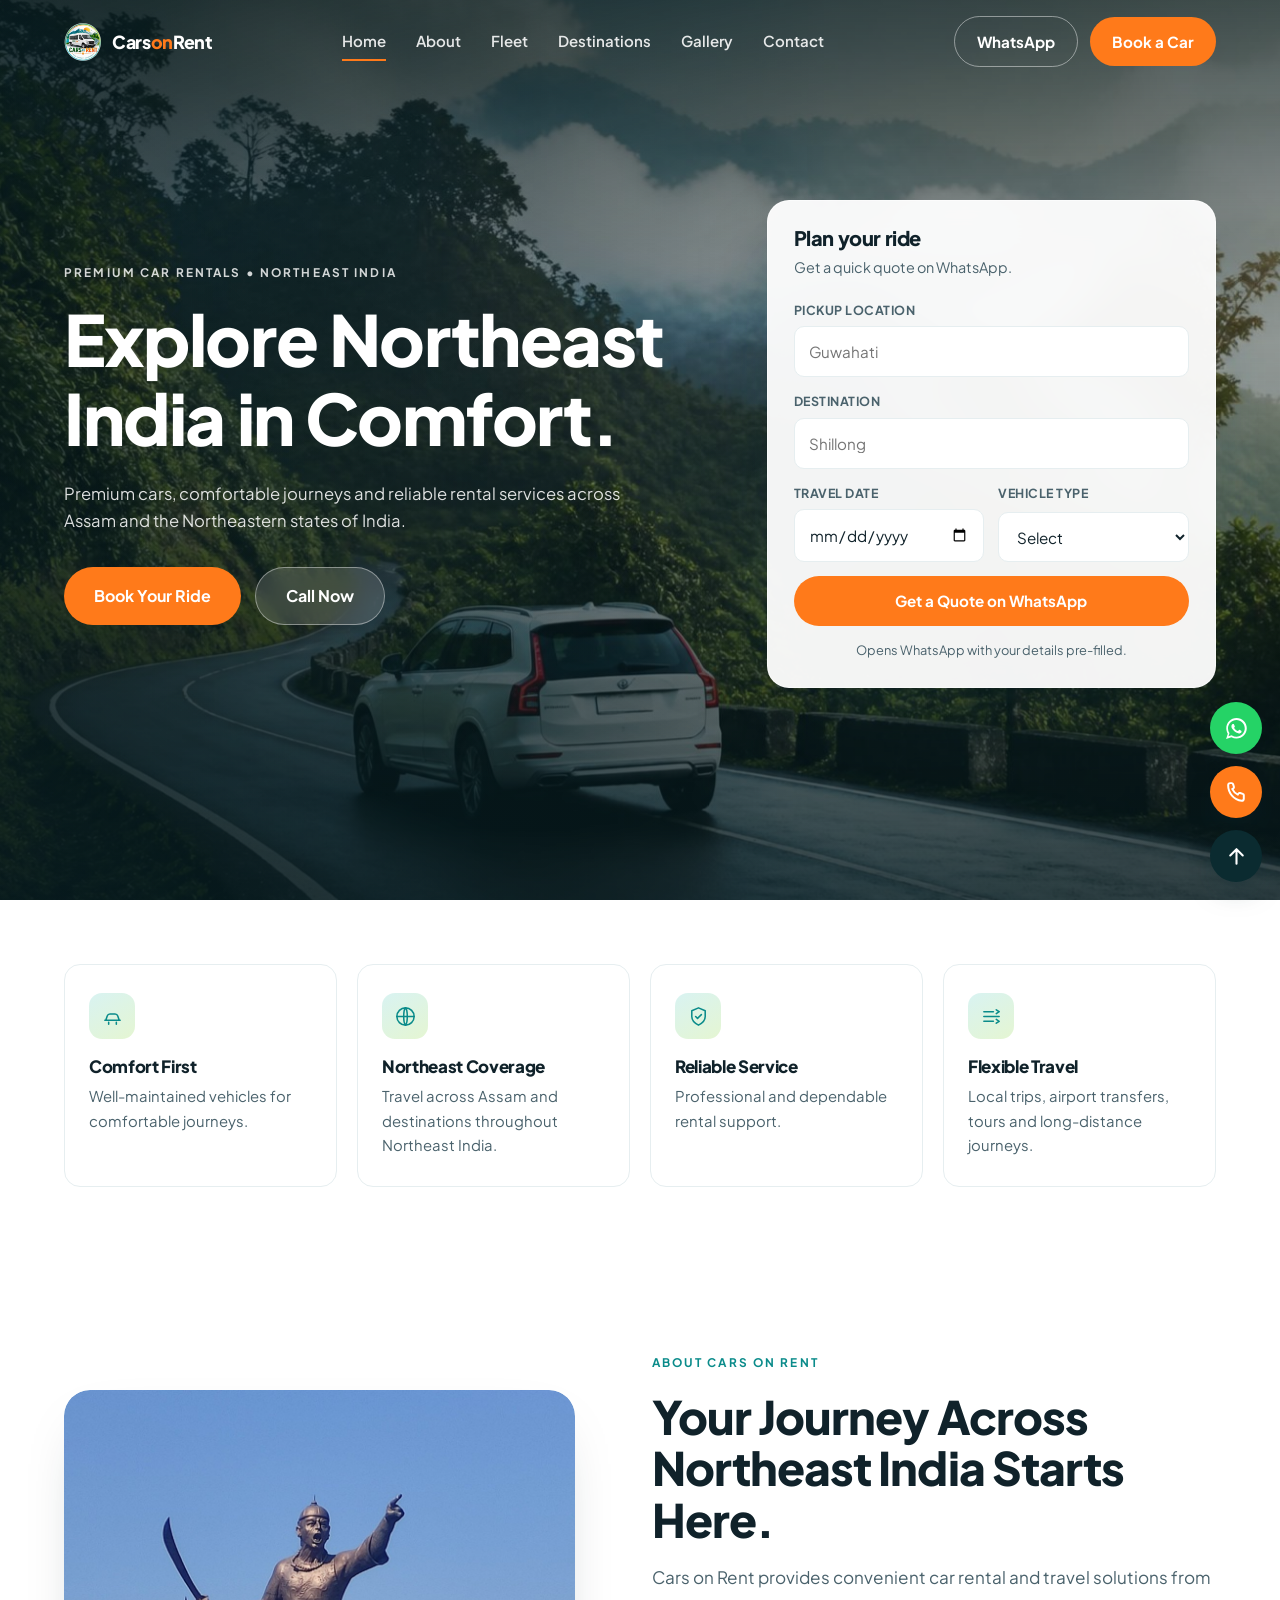
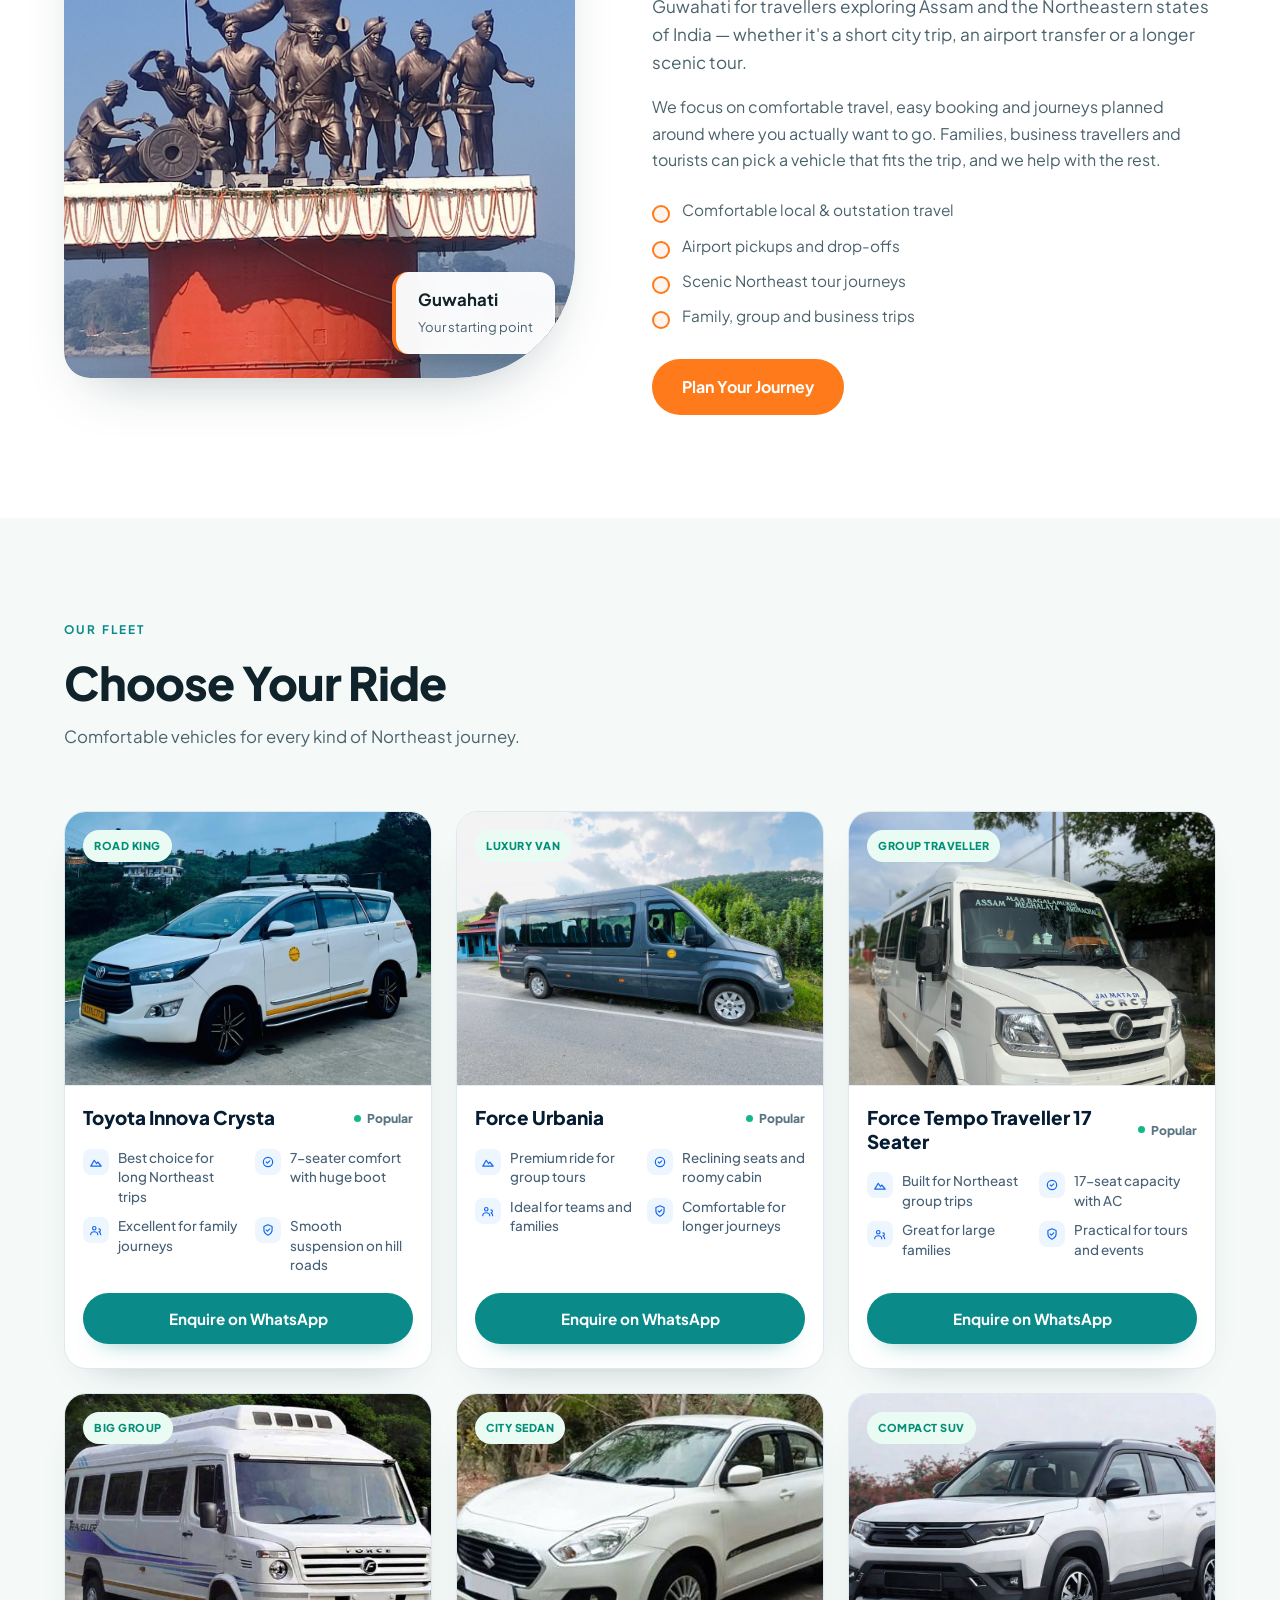
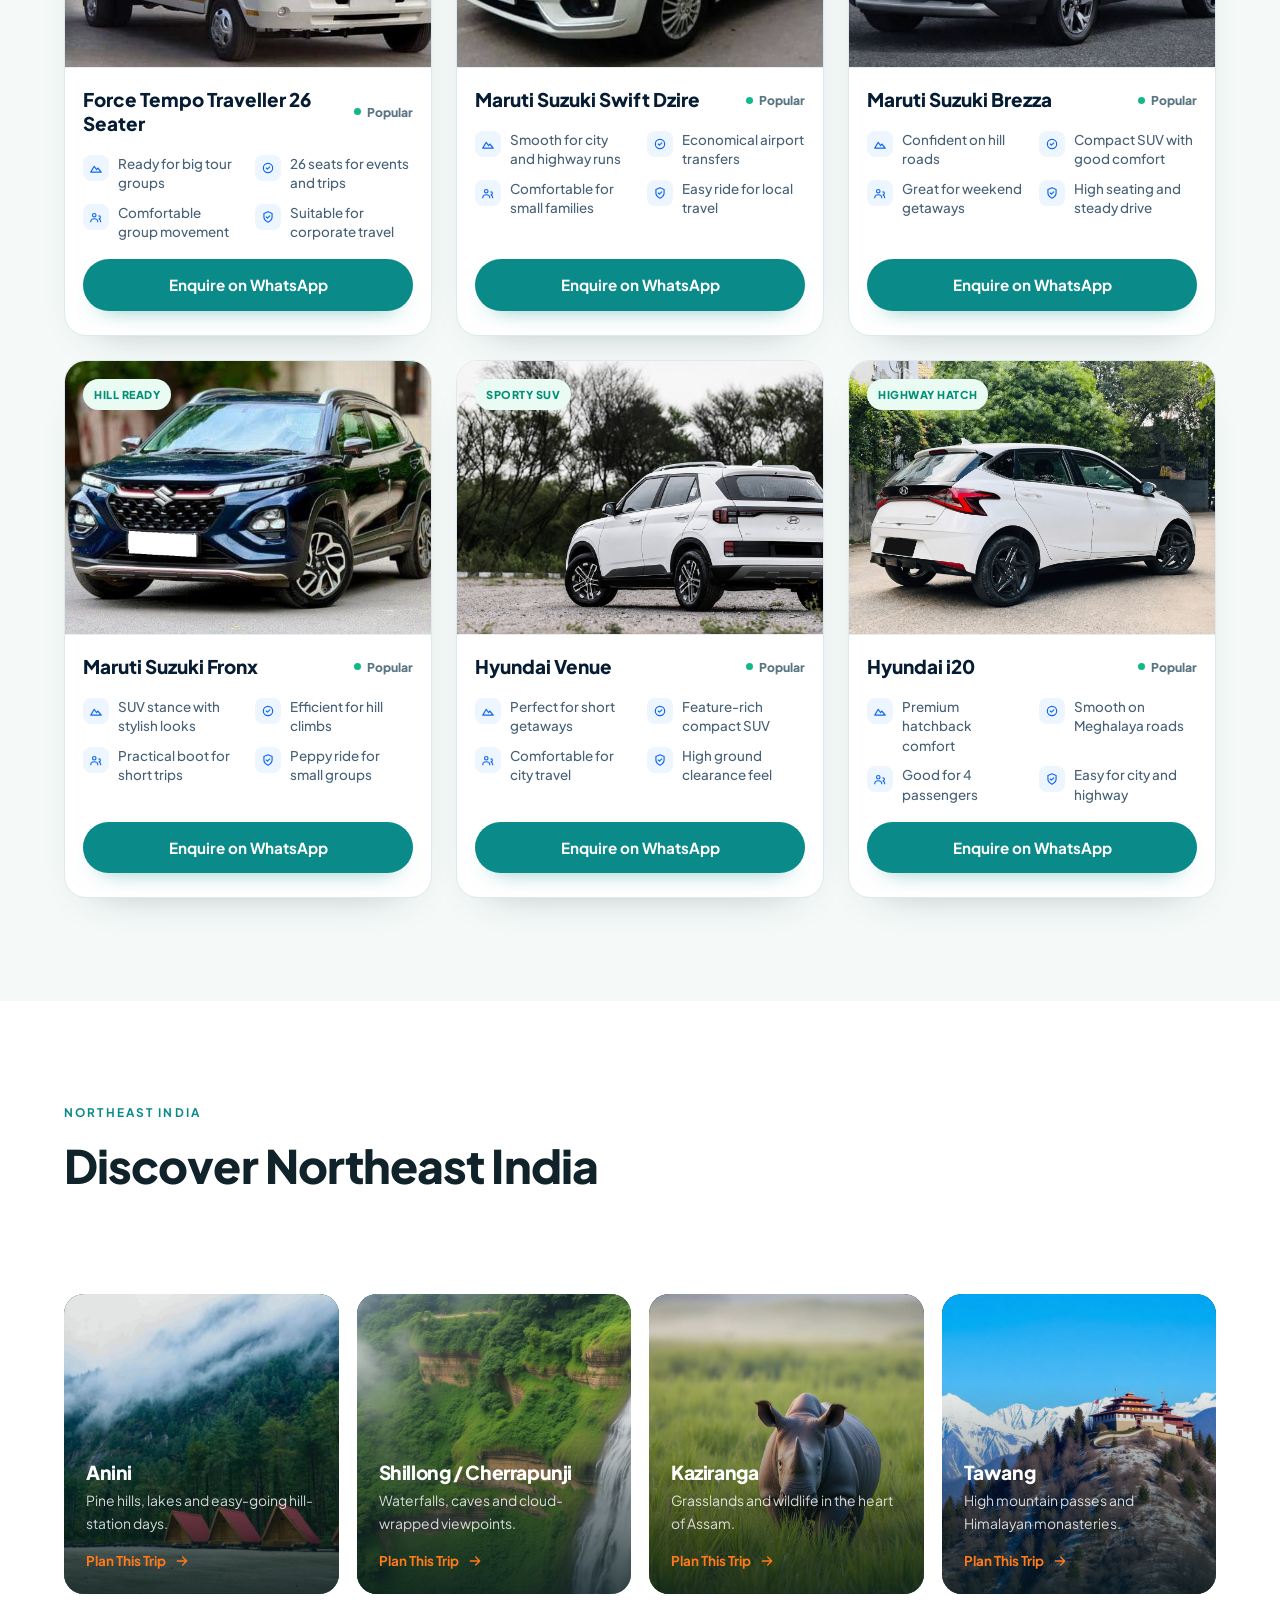
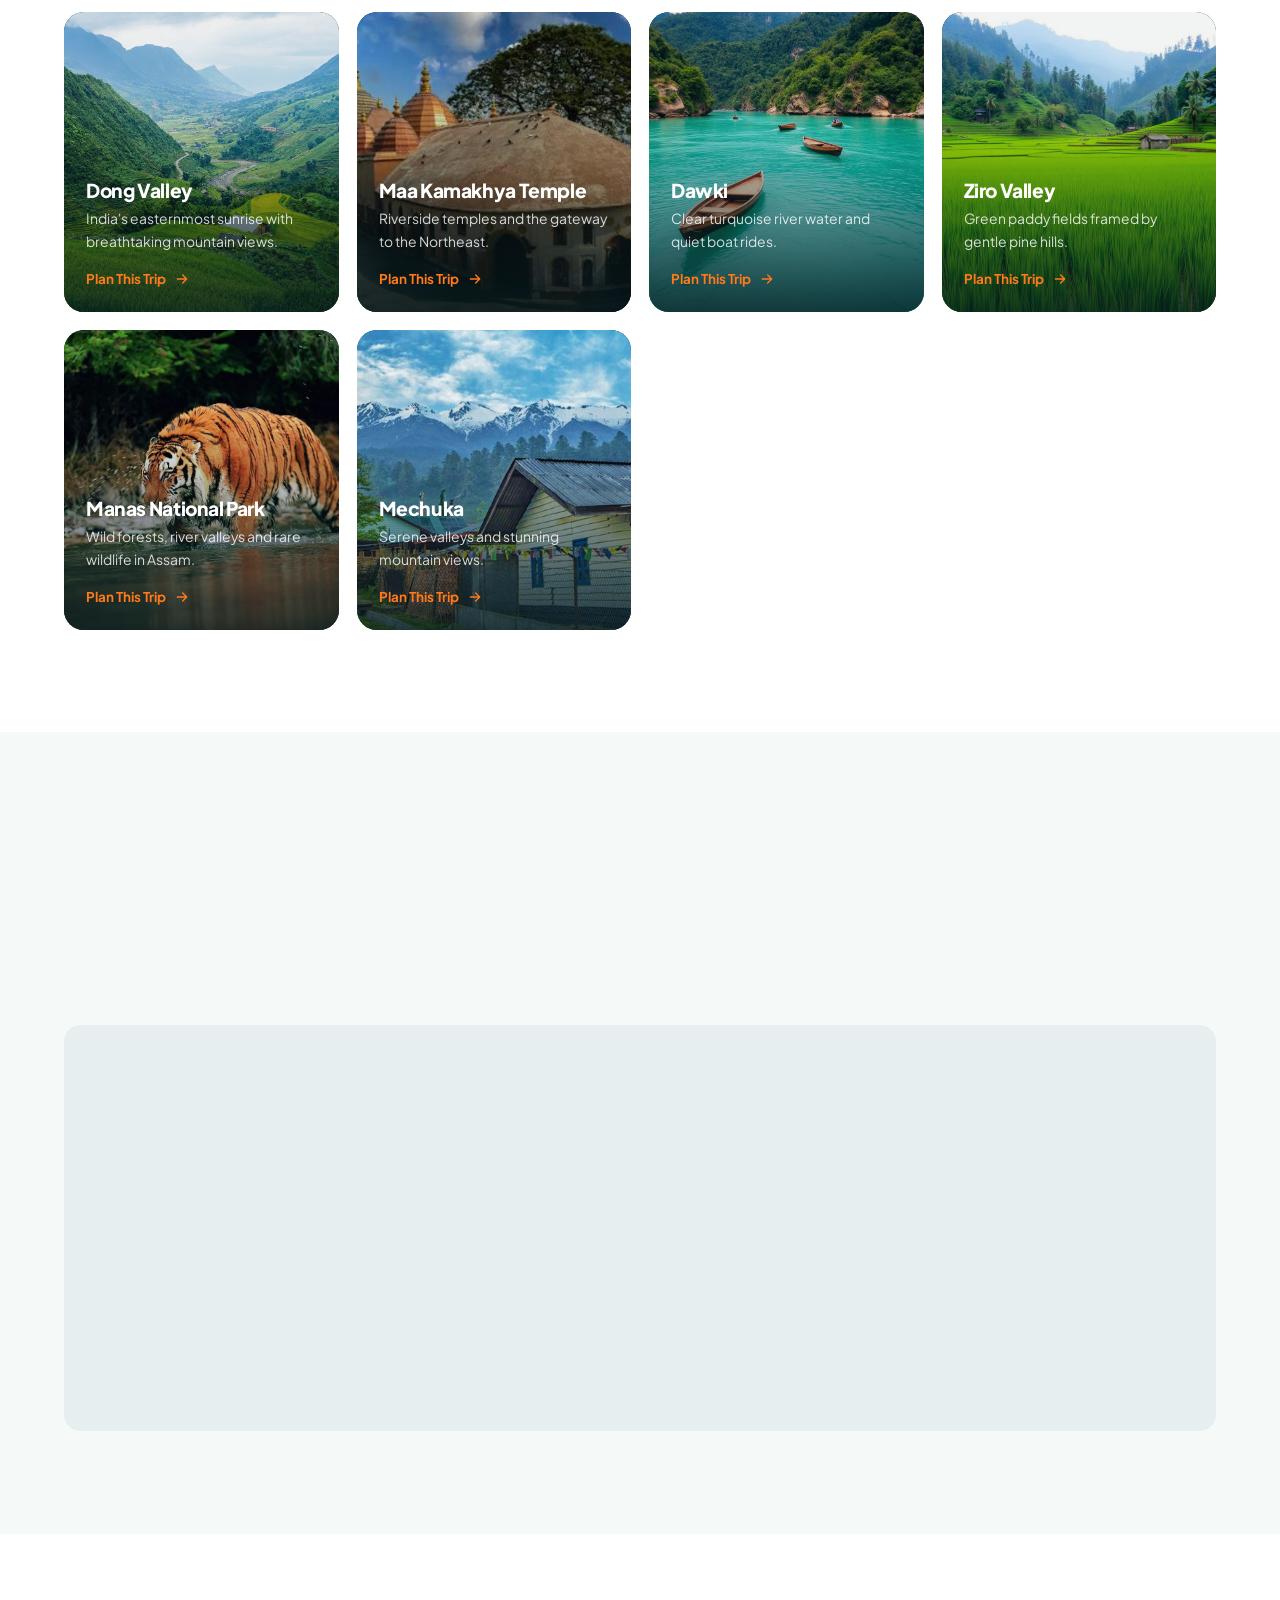
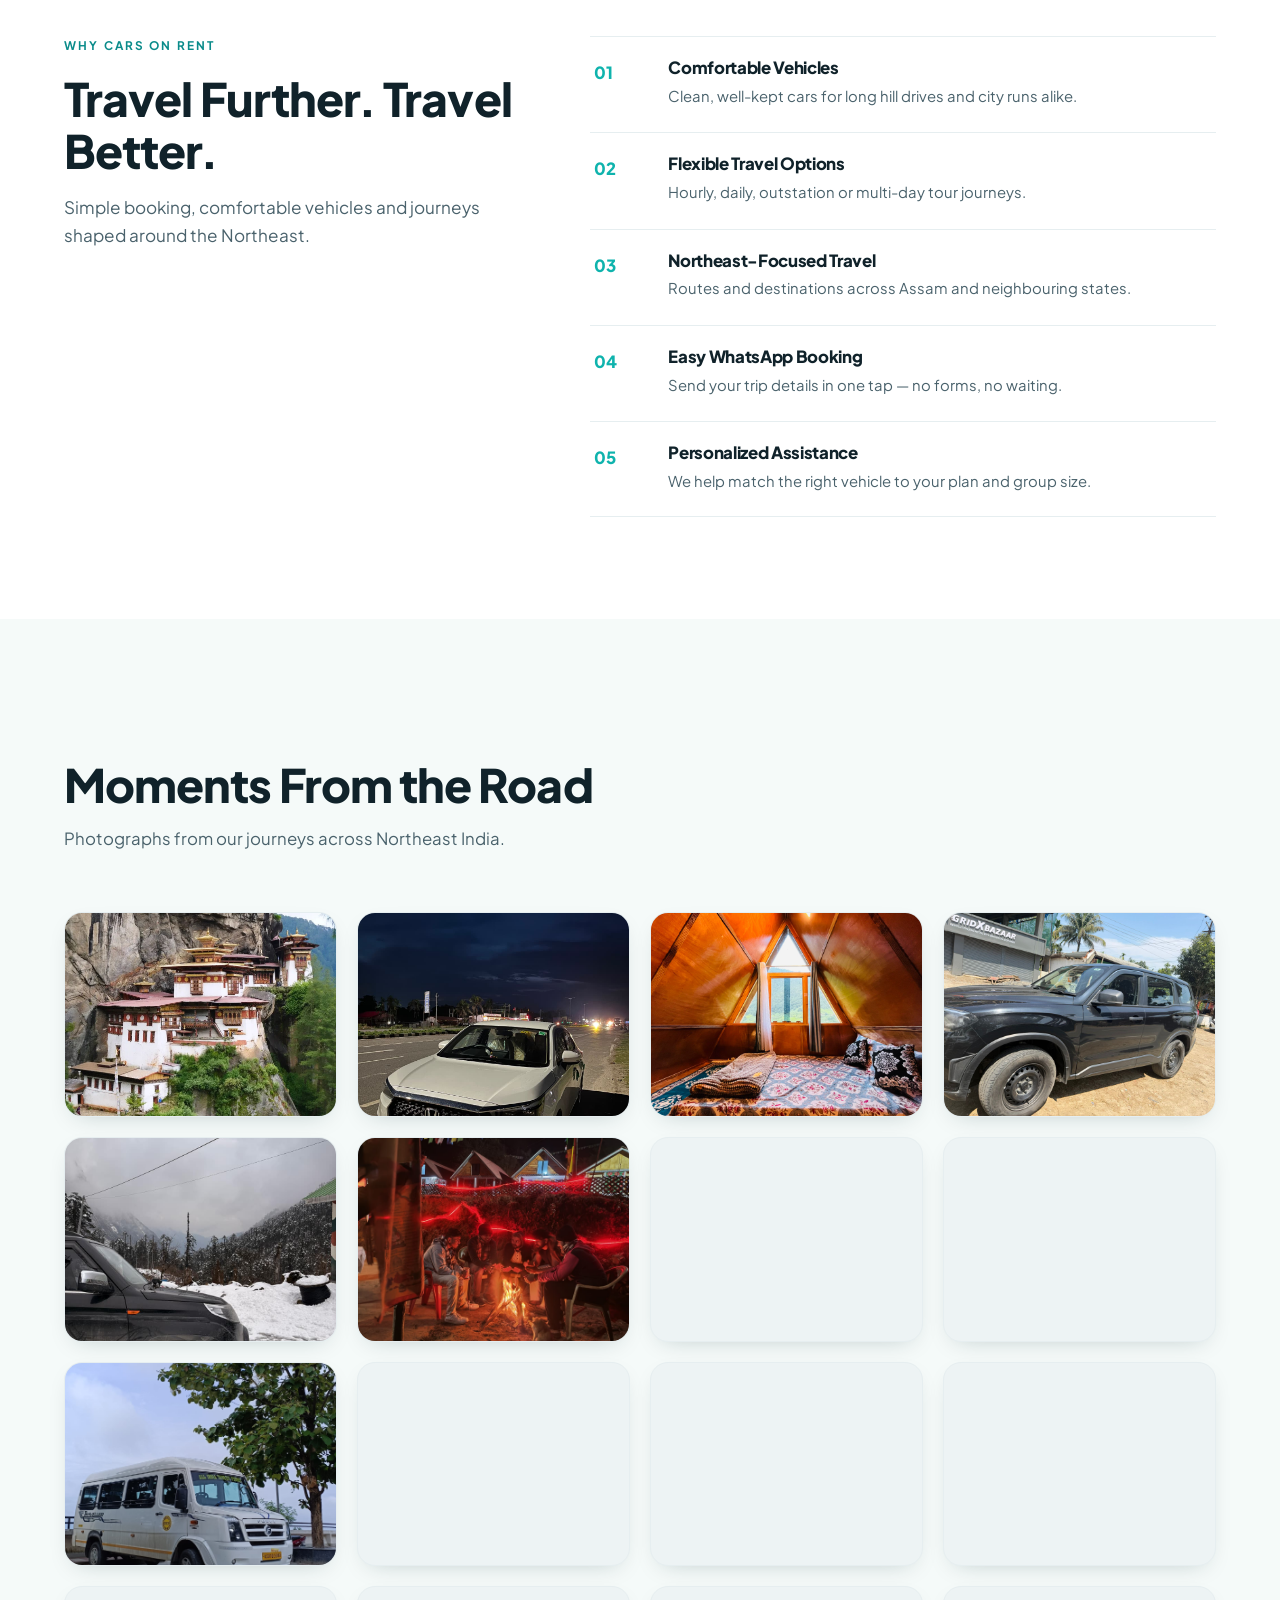
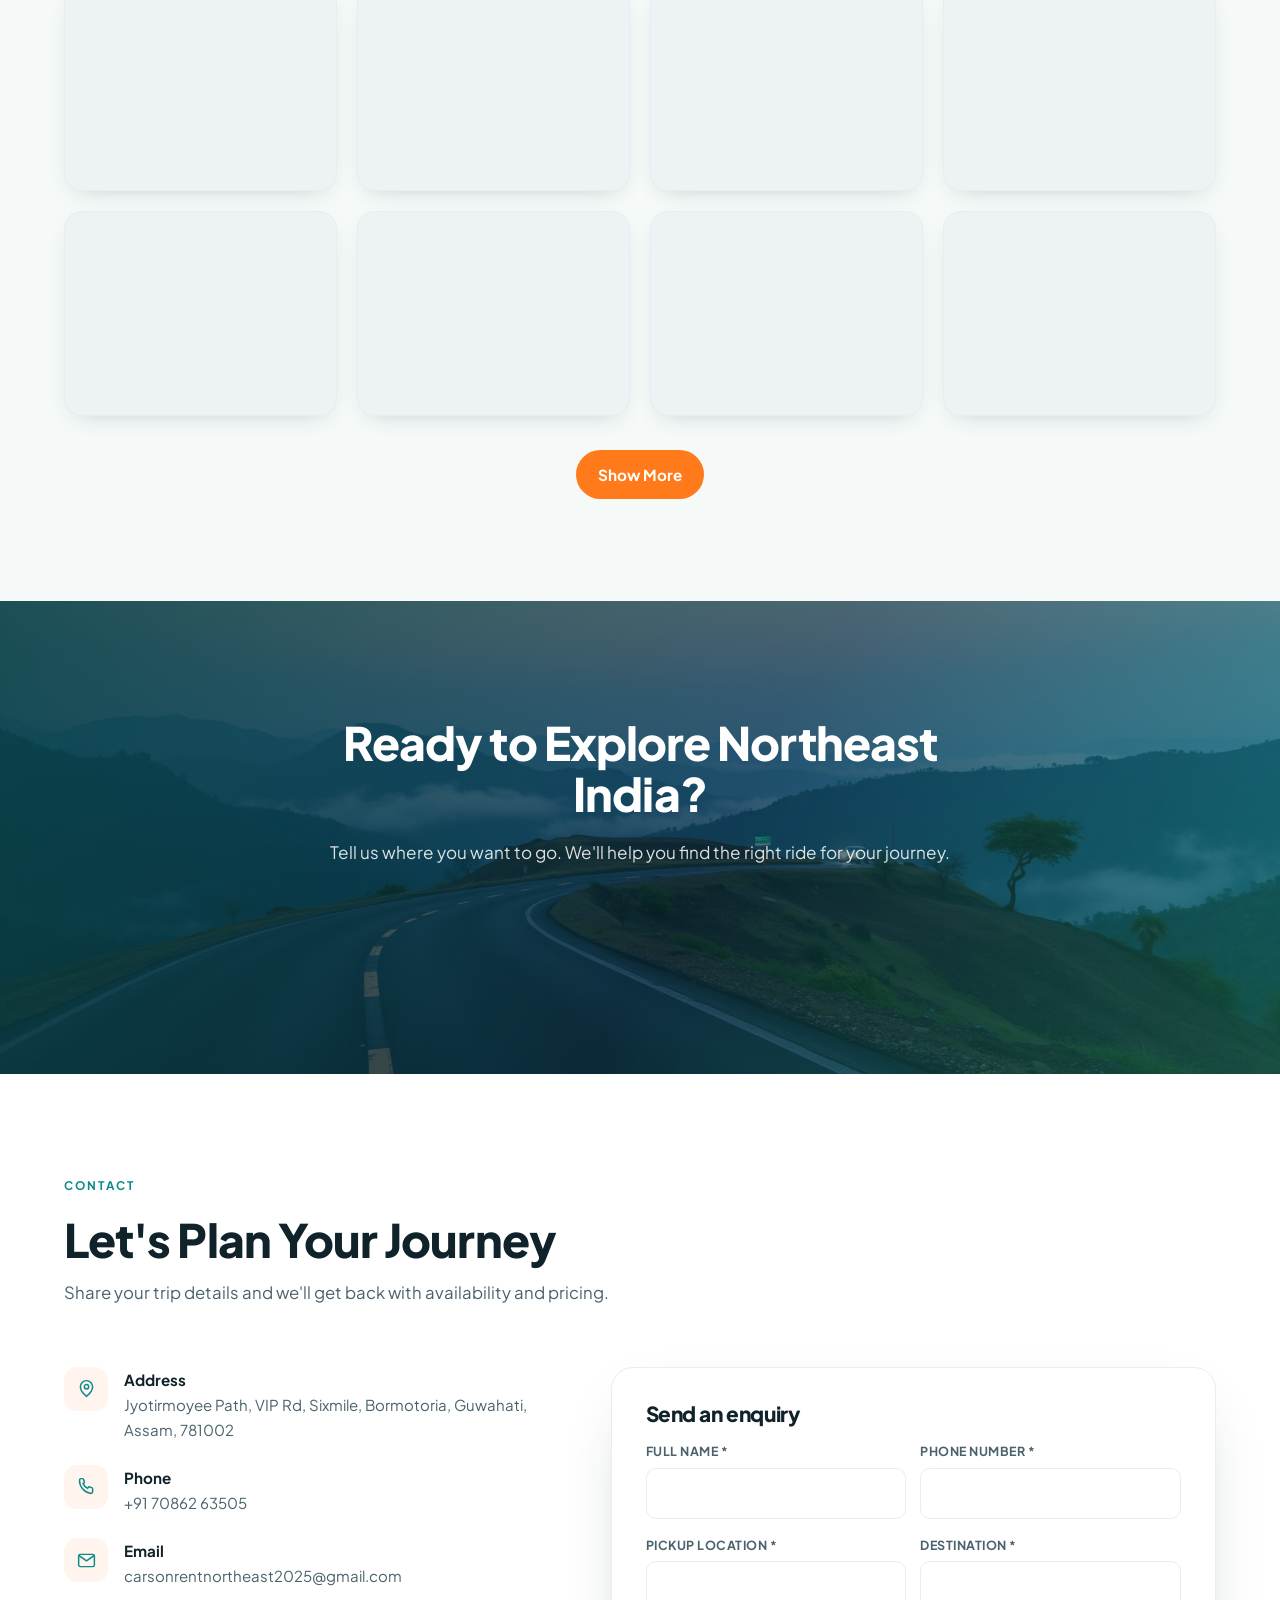
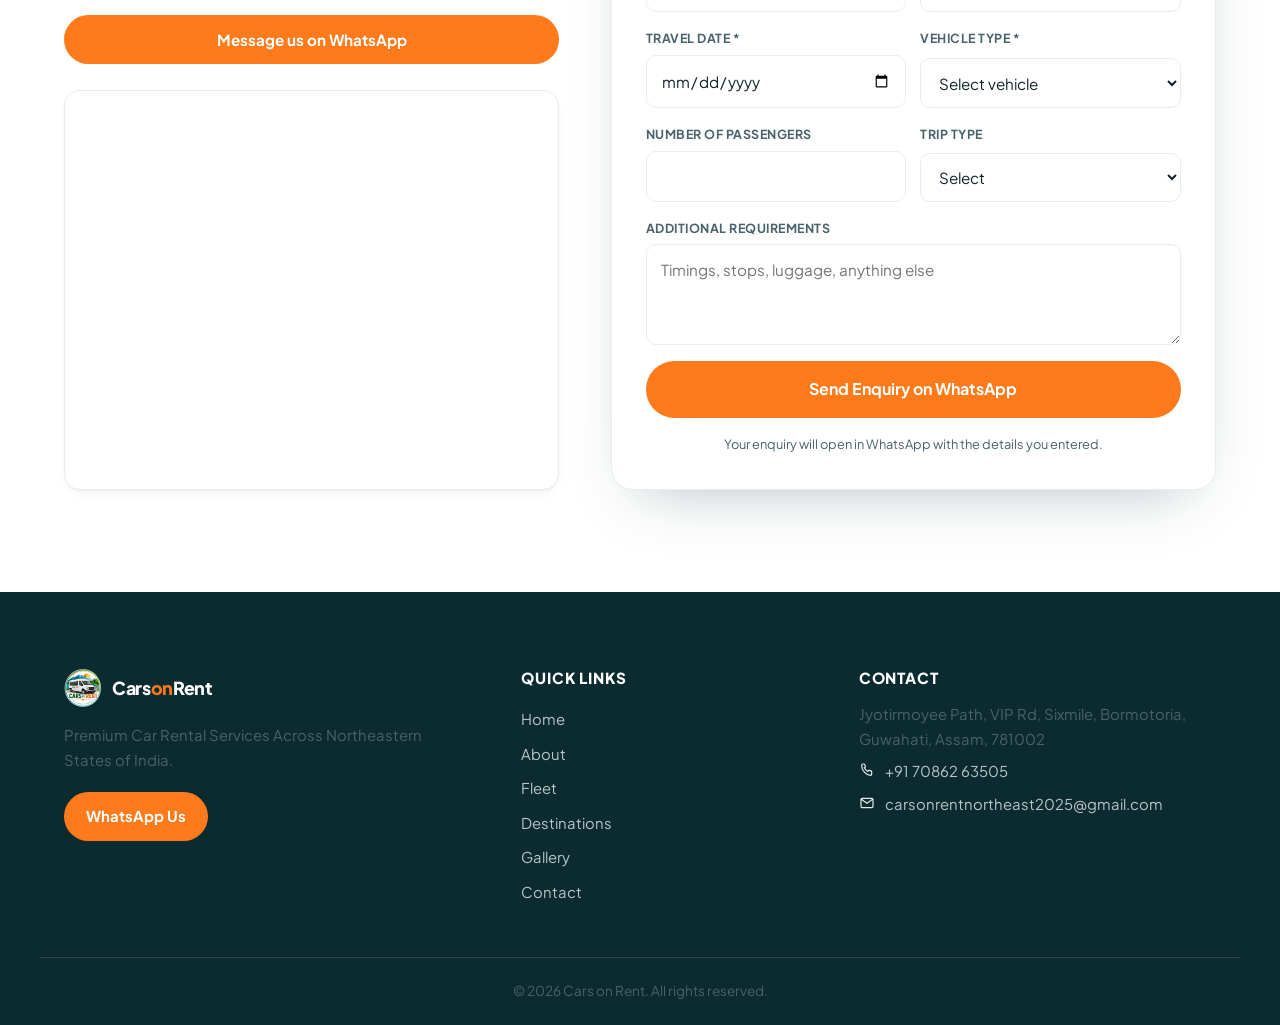
==== index.html @ 6ab0f8f2 "Update index.html for improved SEO and content clarity; modify title, site name, and add keywords" ====
<!DOCTYPE html>
<html lang="en">
<head>
<meta charset="utf-8" />
<meta name="viewport" content="width=device-width, initial-scale=1" />
<title>Cars on Rent | Premium Car Rental Services Guwahati & Northeast India</title>
<meta name="description" content="Cars on Rent offers premium car rental and travel services from Guwahati across Assam and Northeast India. Enquire for comfortable local, outstation and Northeast journeys." />
<meta name="keywords" content="cars on rent, car rental Guwahati, Guwahati to Shillong car, rental cars Assam, Northeast car hire" />
<meta name="theme-color" content="#0b2b30" />
<link rel="canonical" href="https://carsonrentnortheast.com/" />

<!-- Open Graph -->
<meta property="og:type" content="website" />
<meta property="og:site_name" content="Cars on Rent Northeast" />
<meta property="og:title" content="Cars on Rent | Premium Car Rental Services Across Northeast India" />
<meta property="og:description" content="Premium cars, comfortable journeys and reliable rental services across Assam and the Northeastern states of India." />
<meta property="og:image" content="https://carsonrentnortheast.com/images/site/hero.jpg" />
<meta property="og:url" content="https://carsonrentnortheast.com/" />
<meta name="twitter:card" content="summary_large_image" />
<meta name="twitter:title" content="Cars on Rent | Premium Car Rental Services Across Northeast India" />
<meta name="twitter:description" content="Premium cars, comfortable journeys and reliable rental services across Assam and Northeast India." />
<meta name="twitter:image" content="https://carsonrentnortheast.com/images/site/hero.jpg" />

<!-- Favicon Declarations (Optimized for Google Search) -->
<link rel="icon" type="image/png" sizes="48x48" href="images/site/Logo.png" />
<link rel="icon" type="image/png" sizes="192x192" href="images/site/Logo.png" />
<link rel="apple-touch-icon" href="images/site/Logo.png" />

<link rel="preconnect" href="https://fonts.googleapis.com" />
<link rel="preconnect" href="https://fonts.gstatic.com" crossorigin />
<link href="https://fonts.googleapis.com/css2?family=Plus+Jakarta+Sans:wght@400;500;600;700;800&display=swap" rel="stylesheet" />
<link rel="stylesheet" href="css/style.css" />

<!-- Structured Data / JSON-LD -->
<script type="application/ld+json">
{
  "@context": "https://schema.org",
  "@type": "AutoRental",
  "name": "Cars on Rent Northeast",
  "image": "https://carsonrentnortheast.com/images/site/hero.jpg",
  "@id": "https://carsonrentnortheast.com",
  "url": "https://carsonrentnortheast.com",
  "telephone": "+917086263505",
  "email": "carsonrentnortheast2025@gmail.com",
  "address": {
    "@type": "PostalAddress",
    "streetAddress": "Jyotirmoyee Path, VIP Rd, Sixmile, Bormotoria",
    "addressLocality": "Guwahati",
    "addressRegion": "Assam",
    "postalCode": "781002",
    "addressCountry": "IN"
  },
  "geo": {
    "@type": "GeoCoordinates",
    "latitude": 26.1264,
    "longitude": 91.7582
  },
  "areaServed": [
    "Assam",
    "Guwahati",
    "Shillong",
    "Northeast India"
  ],
  "priceRange": "₹₹"
}
</script>
</head>
<body>

<!-- ============ HEADER / NAV ============ -->
<header class="nav" id="nav">
  <div class="container nav__inner">
    <a class="brand" href="#home" aria-label="Cars on Rent home">
      <span class="brand__mark" aria-hidden="true">
        <img src="images/site/Logo.png" alt="" width="38" height="38" />
      </span>
      <span class="brand__text">Cars<span>on</span>Rent</span>
    </a>

    <nav class="nav__links" id="navLinks" aria-label="Main navigation">
      <a href="#home" class="nav__link is-active">Home</a>
      <a href="#about" class="nav__link">About</a>
      <a href="#fleet" class="nav__link">Fleet</a>
      <a href="#destinations" class="nav__link">Destinations</a>
      <a href="#gallery" class="nav__link">Gallery</a>
      <a href="#contact" class="nav__link">Contact</a>
      <div class="nav__mobile-cta">
        <a class="btn btn--ghost-dark" href="tel:+917086263505">Call Now</a>
        <a class="btn btn--primary" href="#contact">Book a Car</a>
      </div>
    </nav>

    <div class="nav__actions">
      <a class="btn btn--ghost js-wa" data-wa-context="navbar" href="#">WhatsApp</a>
      <a class="btn btn--accent" href="#contact">Book a Car</a>
      <button class="burger" id="burger" aria-label="Open menu" aria-expanded="false" aria-controls="navLinks">
        <span></span><span></span><span></span>
      </button>
    </div>
  </div>
</header>

<main>
<!-- ============ HERO ============ -->
<section class="hero" id="home">
  <div class="hero__media">
    <img src="images/site/hero.jpg" alt="Premium SUV on a scenic mountain highway in Northeast India" width="1920" height="1088" id="heroImg" />
  </div>
  <div class="hero__veil"></div>

  <div class="container hero__inner">
    <div class="hero__copy">
      <p class="eyebrow reveal">Premium Car Rentals • Northeast India</p>
      <h1 class="hero__title reveal">Explore Northeast India in Comfort.</h1>
      <p class="hero__sub reveal">Premium cars, comfortable journeys and reliable rental services across Assam and the Northeastern states of India.</p>
      <div class="hero__cta reveal">
        <a class="btn btn--accent btn--lg" href="#contact">Book Your Ride</a>
        <a class="btn btn--glass btn--lg" href="tel:+917086263505">Call Now</a>
      </div>
    </div>

    <!-- Floating quote card -->
    <aside class="quote-card reveal" aria-label="Quick quote request">
      <h3 class="quote-card__title">Plan your ride</h3>
      <p class="quote-card__hint">Get a quick quote on WhatsApp.</p>
      <form class="quote-form" id="quoteForm" novalidate>
        <div class="field">
          <label for="q-pickup">Pickup Location</label>
          <input id="q-pickup" name="pickup" type="text" placeholder="Guwahati" required />
        </div>
        <div class="field">
          <label for="q-destination">Destination</label>
          <input id="q-destination" name="destination" type="text" placeholder="Shillong" required />
        </div>
        <div class="field-row">
          <div class="field">
            <label for="q-date">Travel Date</label>
            <input id="q-date" name="date" type="date" required />
          </div>
          <div class="field">
            <label for="q-vehicle">Vehicle Type</label>
            <select id="q-vehicle" name="vehicle" required>
              <option value="">Select</option>
              <option>Toyota Innova Crysta</option>
              <option>Toyota Innova</option>
              <option>Force Urbania</option>
              <option>Force Tempo Traveller 17 Seater</option>
              <option>Force Tempo Traveller 26 Seater</option>
              <option>Maruti Suzuki Swift Dzire</option>
              <option>Maruti Suzuki Brezza</option>
              <option>Maruti Suzuki Fronx</option>
              <option>Hyundai Venue</option>
              <option>Hyundai i20</option>
            </select>
          </div>
        </div>
        <button class="btn btn--accent btn--full" type="submit">Get a Quote on WhatsApp</button>
        <p class="form-note">Opens WhatsApp with your details pre-filled.</p>
      </form>
    </aside>
  </div>
</section>

<!-- ============ TRUST ============ -->
<section class="section section--tight" aria-label="Service highlights">
  <div class="container">
    <div class="trust-grid">
      <article class="trust reveal">
        <span class="trust__icon" aria-hidden="true"><svg viewBox="0 0 24 24" fill="none" stroke="currentColor" stroke-width="1.6" stroke-linecap="round" stroke-linejoin="round"><path d="M4 16h16M5 16l1.5-4.6A3 3 0 0 1 9.4 9.3h5.2a3 3 0 0 1 2.9 2.1L19 16"/><path d="M8 20v-2M16 20v-2"/></svg></span>
        <h3>Comfort First</h3>
        <p>Well-maintained vehicles for comfortable journeys.</p>
      </article>
      <article class="trust reveal">
        <span class="trust__icon" aria-hidden="true"><svg viewBox="0 0 24 24" fill="none" stroke="currentColor" stroke-width="1.6" stroke-linecap="round" stroke-linejoin="round"><circle cx="12" cy="12" r="9"/><path d="M3 12h18M12 3c2.5 2.6 2.5 15.4 0 18M12 3c-2.5 2.6-2.5 15.4 0 18"/></svg></span>
        <h3>Northeast Coverage</h3>
        <p>Travel across Assam and destinations throughout Northeast India.</p>
      </article>
      <article class="trust reveal">
        <span class="trust__icon" aria-hidden="true"><svg viewBox="0 0 24 24" fill="none" stroke="currentColor" stroke-width="1.6" stroke-linecap="round" stroke-linejoin="round"><path d="M12 3l7 3v6c0 4-3 7-7 9-4-2-7-5-7-9V6l7-3Z"/><path d="M9 12l2 2 4-4"/></svg></span>
        <h3>Reliable Service</h3>
        <p>Professional and dependable rental support.</p>
      </article>
      <article class="trust reveal">
        <span class="trust__icon" aria-hidden="true"><svg viewBox="0 0 24 24" fill="none" stroke="currentColor" stroke-width="1.6" stroke-linecap="round" stroke-linejoin="round"><path d="M4 7h10M4 12h16M4 17h10"/><path d="M17 5l3 2-3 2M17 15l3 2-3 2"/></svg></span>
        <h3>Flexible Travel</h3>
        <p>Local trips, airport transfers, tours and long-distance journeys.</p>
      </article>
    </div>
  </div>
</section>

<!-- ============ ABOUT ============ -->
<section class="section" id="about">
  <div class="container about">
    <div class="about__media reveal">
      <img src="images/site/about.jpg" alt="Sedan parked beside green tea gardens in Assam" width="1200" height="1408" loading="lazy" />
      <div class="about__chip">
        <strong>Guwahati</strong>
        <span>Your starting point</span>
      </div>
    </div>
    <div class="about__body">
      <p class="eyebrow eyebrow--dark reveal">About Cars on Rent</p>
      <h2 class="h2 reveal">Your Journey Across Northeast India Starts Here.</h2>
      <p class="lead reveal">Cars on Rent provides convenient car rental and travel solutions from Guwahati for travellers exploring Assam and the Northeastern states of India — whether it's a short city trip, an airport transfer or a longer scenic tour.</p>
      <p class="reveal">We focus on comfortable travel, easy booking and journeys planned around where you actually want to go. Families, business travellers and tourists can pick a vehicle that fits the trip, and we help with the rest.</p>
      <ul class="about__list reveal">
        <li>Comfortable local &amp; outstation travel</li>
        <li>Airport pickups and drop-offs</li>
        <li>Scenic Northeast tour journeys</li>
        <li>Family, group and business trips</li>
      </ul>
      <a class="btn btn--primary btn--lg reveal js-wa" data-wa-context="about" href="#">Plan Your Journey</a>
    </div>
  </div>
</section>

<!-- ============ FLEET ============ -->
<section class="section section--soft" id="fleet">
  <div class="container">
    <header class="section-head">
      <p class="eyebrow eyebrow--dark reveal">Our Fleet</p>
      <h2 class="h2 reveal">Choose Your Ride</h2>
      <p class="section-head__sub reveal">Comfortable vehicles for every kind of Northeast journey.</p>
    </header>
    <div class="fleet-grid" id="fleetGrid"><!-- rendered by js/script.js --></div>
  </div>
</section>

<!-- ============ DESTINATIONS ============ -->
<section class="section" id="destinations">
  <div class="container">
    <header class="section-head">
      <p class="eyebrow eyebrow--dark reveal">Northeast India</p>
      <h2 class="h2 reveal">Discover Northeast India</h2>
      <p class="section-head__sub reveal">From misty hills to lush valleys, make every journey memorable.</p>
    </header>
    <div class="dest-grid" id="destGrid"><!-- rendered by js/script.js --></div>
  </div>
</section>

<!-- ============ SERVICES ============ -->
<section class="section section--soft" id="services">
  <div class="container">
    <header class="section-head">
      <p class="eyebrow eyebrow--dark reveal">Services</p>
      <h2 class="h2 reveal">Travel, Handled Simply</h2>
      <p class="section-head__sub reveal">Rental and travel options for city, outstation and tour journeys.</p>
    </header>
    <div class="services-grid" id="servicesGrid"><!-- rendered by js/script.js --></div>
  </div>
</section>

<!-- ============ WHY CHOOSE US ============ -->
<section class="section why" id="why">
  <div class="container why__inner">
    <div class="why__head">
      <p class="eyebrow eyebrow--dark reveal">Why Cars on Rent</p>
      <h2 class="h2 reveal">Travel Further. Travel Better.</h2>
      <p class="lead reveal">Simple booking, comfortable vehicles and journeys shaped around the Northeast.</p>
    </div>
    <ul class="why__list">
      <li class="reveal"><span>01</span><h3>Comfortable Vehicles</h3><p>Clean, well-kept cars for long hill drives and city runs alike.</p></li>
      <li class="reveal"><span>02</span><h3>Flexible Travel Options</h3><p>Hourly, daily, outstation or multi-day tour journeys.</p></li>
      <li class="reveal"><span>03</span><h3>Northeast-Focused Travel</h3><p>Routes and destinations across Assam and neighbouring states.</p></li>
      <li class="reveal"><span>04</span><h3>Easy WhatsApp Booking</h3><p>Send your trip details in one tap — no forms, no waiting.</p></li>
      <li class="reveal"><span>05</span><h3>Personalized Assistance</h3><p>We help match the right vehicle to your plan and group size.</p></li>
    </ul>
  </div>
</section>

<!-- ============ GALLERY ============ -->
<section class="section section--soft" id="gallery">
  <div class="container">
    <header class="section-head">
      <p class="eyebrow eyebrow--dark reveal">Gallery</p>
      <h2 class="h2 reveal">Moments From the Road</h2>
      <p class="section-head__sub reveal">Photographs from our journeys across Northeast India.</p>
    </header>

    <div class="gallery-grid" id="galleryGrid"></div>
    <div class="gallery-empty" id="galleryEmpty" hidden>
      <div class="gallery-empty__icon" aria-hidden="true">
        <svg viewBox="0 0 24 24" fill="none" stroke="currentColor" stroke-width="1.6" stroke-linecap="round" stroke-linejoin="round">
          <rect x="3" y="3" width="18" height="18" rx="3" ry="3"/>
          <circle cx="8.5" cy="8.5" r="1.5"/>
          <polyline points="21 15 16 10 5 21"/>
        </svg>
      </div>
      <h3>No Photos Uploaded</h3>
      <p>Uploaded images will be shown here.</p>
    </div>
  </div>
</section>

<!-- ============ CTA ============ -->
<section class="cta" id="cta">
  <img class="cta__bg" src="images/site/cta.jpg" alt="Mountain highway at dusk in Northeast India" width="1920" height="900" loading="lazy" />
  <div class="cta__veil"></div>
  <div class="container cta__inner">
    <h2 class="h2 h2--light reveal">Ready to Explore Northeast India?</h2>
    <p class="reveal">Tell us where you want to go. We'll help you find the right ride for your journey.</p>
    <div class="cta__buttons reveal">
      <a class="btn btn--accent btn--lg js-wa" data-wa-context="cta" href="#">WhatsApp for a Quote</a>
      <a class="btn btn--glass btn--lg" href="tel:+917086263505">Call +91 70862 63505</a>
    </div>
  </div>
</section>

<!-- ============ CONTACT ============ -->
<section class="section" id="contact">
  <div class="container">
    <header class="section-head">
      <p class="eyebrow eyebrow--dark reveal">Contact</p>
      <h2 class="h2 reveal">Let's Plan Your Journey</h2>
      <p class="section-head__sub reveal">Share your trip details and we'll get back with availability and pricing.</p>
    </header>

    <div class="contact">
      <div class="contact__info reveal">
        <ul class="contact__list">
          <li>
            <span class="contact__ico" aria-hidden="true"><svg viewBox="0 0 24 24" fill="none" stroke="currentColor" stroke-width="1.7" stroke-linecap="round" stroke-linejoin="round"><path d="M12 21s7-5.6 7-11a7 7 0 1 0-14 0c0 5.4 7 11 7 11Z"/><circle cx="12" cy="10" r="2.5"/></svg></span>
            <div><strong>Address</strong><p>Jyotirmoyee Path, VIP Rd, Sixmile, Bormotoria, Guwahati, Assam, 781002</p></div>
          </li>
          <li>
            <span class="contact__ico" aria-hidden="true"><svg viewBox="0 0 24 24" fill="none" stroke="currentColor" stroke-width="1.7" stroke-linecap="round"><path d="M4 5c0-1 1-2 2-2h1.5c.6 0 1 .4 1.2 1l.8 2.5c.2.6 0 1.2-.5 1.5l-1 .7a11 11 0 0 0 5.3 5.3l.7-1c.3-.5.9-.7 1.5-.5l2.5.8c.6.2 1 .6 1 1.2V18c0 1.1-.9 2-2 2A15 15 0 0 1 4 5Z"/></svg></span>
            <div><strong>Phone</strong><p><a href="tel:+917086263505">+91 70862 63505</a></p></div>
          </li>
          <li>
            <span class="contact__ico" aria-hidden="true"><svg viewBox="0 0 24 24" fill="none" stroke="currentColor" stroke-width="1.7" stroke-linecap="round" stroke-linejoin="round"><rect x="3" y="5" width="18" height="14" rx="2"/><path d="m3.5 6.5 8.5 6 8.5-6"/></svg></span>
            <div><strong>Email</strong><p><a href="mailto:carsonrentnortheast2025@gmail.com">carsonrentnortheast2025@gmail.com</a></p></div>
          </li>
        </ul>
        <a class="btn btn--primary btn--full js-wa" data-wa-context="contact-info" href="#">Message us on WhatsApp</a>

        <div class="map">
          <iframe
            title="Cars on Rent location map, Sixmile, Guwahati"
            src="https://www.google.com/maps?q=Jyotirmoyee%20Path%2C%20VIP%20Rd%2C%20Sixmile%2C%20Bormotoria%2C%20Guwahati%2C%20Assam%20781002&output=embed"
            loading="lazy" referrerpolicy="no-referrer-when-downgrade" allowfullscreen></iframe>
        </div>
      </div>

      <!-- Enquiry form → WhatsApp only -->
      <form class="enquiry reveal" id="enquiryForm" novalidate>
        <h3 class="enquiry__title">Send an enquiry</h3>
        <div class="field-row">
          <div class="field">
            <label for="e-name">Full Name *</label>
            <input id="e-name" name="name" type="text" autocomplete="name" required />
          </div>
          <div class="field">
            <label for="e-phone">Phone Number *</label>
            <input id="e-phone" name="phone" type="tel" inputmode="tel" autocomplete="tel" required />
          </div>
        </div>
        <div class="field-row">
          <div class="field">
            <label for="e-pickup">Pickup Location *</label>
            <input id="e-pickup" name="pickup" type="text" required />
          </div>
          <div class="field">
            <label for="e-destination">Destination *</label>
            <input id="e-destination" name="destination" type="text" required />
          </div>
        </div>
        <div class="field-row">
          <div class="field">
            <label for="e-date">Travel Date *</label>
            <input id="e-date" name="date" type="date" required />
          </div>
          <div class="field">
            <label for="e-vehicle">Vehicle Type *</label>
            <select id="e-vehicle" name="vehicle" required>
              <option value="">Select vehicle</option>
              <option>Toyota Innova Crysta</option>
              <option>Toyota Innova</option>
              <option>Force Urbania</option>
              <option>Force Tempo Traveller 17 Seater</option>
              <option>Force Tempo Traveller 26 Seater</option>
              <option>Maruti Suzuki Swift Dzire</option>
              <option>Maruti Suzuki Brezza</option>
              <option>Maruti Suzuki Fronx</option>
              <option>Hyundai Venue</option>
              <option>Hyundai i20</option>
            </select>
          </div>
        </div>
        <div class="field-row">
          <div class="field">
            <label for="e-passengers">Number of Passengers</label>
            <input id="e-passengers" name="passengers" type="number" min="1" max="30" />
          </div>
          <div class="field">
            <label for="e-days">Trip Type</label>
            <select id="e-days" name="triptype">
              <option value="">Select</option>
              <option>Local (within city)</option>
              <option>Airport transfer</option>
              <option>Outstation</option>
              <option>Multi-day tour</option>
            </select>
          </div>
        </div>
        <div class="field">
          <label for="e-message">Additional Requirements</label>
          <textarea id="e-message" name="message" rows="3" placeholder="Timings, stops, luggage, anything else"></textarea>
        </div>
        <button class="btn btn--accent btn--full btn--lg" type="submit">Send Enquiry on WhatsApp</button>
        <p class="form-note">Your enquiry will open in WhatsApp with the details you entered.</p>
      </form>
    </div>
  </div>
</section>
</main>

<!-- ============ FOOTER ============ -->
<footer class="footer">
  <div class="container footer__inner">
    <div class="footer__brand">
      <span class="brand brand--footer">
        <span class="brand__mark" aria-hidden="true">
          <img src="images/site/Logo.png" alt="" width="38" height="38" loading="lazy" />
        </span>
        <span class="brand__text">Cars<span>on</span>Rent</span>
      </span>
      <p>Premium Car Rental Services Across Northeastern States of India.</p>
      <a class="btn btn--accent js-wa" data-wa-context="footer" href="#">WhatsApp Us</a>
    </div>
    <nav class="footer__col" aria-label="Quick links">
      <h3>Quick Links</h3>
      <a href="#home">Home</a>
      <a href="#about">About</a>
      <a href="#fleet">Fleet</a>
      <a href="#destinations">Destinations</a>
      <a href="#gallery">Gallery</a>
      <a href="#contact">Contact</a>
    </nav>
    <div class="footer__col">
      <h3>Contact</h3>
      <p>Jyotirmoyee Path, VIP Rd, Sixmile, Bormotoria, Guwahati, Assam, 781002</p>
      <p class="footer__contact-line">
        <svg viewBox="0 0 24 24" fill="none" stroke="currentColor" stroke-width="1.8" stroke-linecap="round" aria-hidden="true"><path d="M4 5c0-1 1-2 2-2h1.5c.6 0 1 .4 1.2 1l.8 2.5c.2.6 0 1.2-.5 1.5l-1 .7a11 11 0 0 0 5.3 5.3l.7-1c.3-.5.9-.7 1.5-.5l2.5.8c.6.2 1 .6 1 1.2V18c0 1.1-.9 2-2 2A15 15 0 0 1 4 5Z"/></svg>
        <a href="tel:+917086263505">+91 70862 63505</a>
      </p>
      <p class="footer__contact-line">
        <svg viewBox="0 0 24 24" fill="none" stroke="currentColor" stroke-width="1.8" stroke-linecap="round" stroke-linejoin="round" aria-hidden="true"><rect x="3" y="5" width="18" height="14" rx="2"/><path d="m3.5 6.5 8.5 6 8.5-6"/></svg>
        <a href="mailto:carsonrentnortheast2025@gmail.com">carsonrentnortheast2025@gmail.com</a>
      </p>
    </div>
  </div>
  <div class="container footer__bottom">
    <p>© 2026 Cars on Rent. All rights reserved.</p>
  </div>
</footer>

<!-- ============ FLOATING ACTIONS ============ -->
<div class="fabs">
  <a class="fab fab--wa js-wa" data-wa-context="fab" href="#" aria-label="Chat on WhatsApp" data-tip="Chat on WhatsApp">
    <svg viewBox="0 0 24 24" fill="currentColor" aria-hidden="true"><path d="M12.04 2C6.6 2 2.2 6.4 2.2 11.84c0 1.9.53 3.68 1.46 5.2L2 22l5.1-1.6a9.9 9.9 0 0 0 4.94 1.3c5.44 0 9.84-4.4 9.84-9.84C21.88 6.4 17.48 2 12.04 2Zm0 17.9c-1.6 0-3.1-.44-4.4-1.24l-.32-.2-3.02.95.96-2.94-.2-.33a8.02 8.02 0 0 1-1.24-4.3c0-4.44 3.6-8.05 8.06-8.05 4.45 0 8.05 3.6 8.05 8.05 0 4.45-3.6 8.06-8.05 8.06Zm4.5-5.9c-.24-.12-1.44-.72-1.66-.8-.22-.09-.38-.13-.55.12-.16.24-.63.8-.77.96-.14.16-.28.18-.52.06a6.5 6.5 0 0 1-1.92-1.2 7.3 7.3 0 0 1-1.32-1.66c-.14-.24 0-.38.1-.52.12-.13.4-.46.5-.62.1-.16.06-.3-.02-.44-.08-.14-.55-1.34-.76-1.82-.2-.48-.4-.42-.55-.42h-.47c-.16 0-.42.06-.64.3-.22.24-.84.82-.84 2 0 1.18.86 2.32.98 2.48.12.16 1.68 2.68 4.1 3.66 2.42.98 2.42.66 2.86.62.44-.04 1.42-.58 1.62-1.14.2-.56.2-1.04.14-1.14-.06-.1-.22-.16-.46-.28Z"/></svg>
  </a>
  <a class="fab fab--call" href="tel:+917086263505" aria-label="Call Cars on Rent" data-tip="Call +91 70862 63505">
    <svg viewBox="0 0 24 24" fill="none" stroke="currentColor" stroke-width="1.9" stroke-linecap="round" aria-hidden="true"><path d="M4 5c0-1 1-2 2-2h1.5c.6 0 1 .4 1.2 1l.8 2.5c.2.6 0 1.2-.5 1.5l-1 .7a11 11 0 0 0 5.3 5.3l.7-1c.3-.5.9-.7 1.5-.5l2.5.8c.6.2 1 .6 1 1.2V18c0 1.1-.9 2-2 2A15 15 0 0 1 4 5Z"/></svg>
  </a>
  <button class="fab fab--top" id="toTop" aria-label="Scroll to top" data-tip="Back to top" hidden>
    <svg viewBox="0 0 24 24" fill="none" stroke="currentColor" stroke-width="2" stroke-linecap="round" stroke-linejoin="round" aria-hidden="true"><path d="M12 19V5M6 11l6-6 6 6"/></svg>
  </button>
</div>

<!-- ============ LIGHTBOX ============ -->
<div class="lightbox" id="lightbox" role="dialog" aria-modal="true" aria-label="Gallery image viewer" hidden>
  <button class="lightbox__close" id="lbClose" aria-label="Close viewer">&times;</button>
  <button class="lightbox__nav lightbox__nav--prev" id="lbPrev" aria-label="Previous image">&#8249;</button>
  <img class="lightbox__img" id="lbImg" src="" alt="" />
  <button class="lightbox__nav lightbox__nav--next" id="lbNext" aria-label="Next image">&#8250;</button>
  <p class="lightbox__count" id="lbCount"></p>
</div>

<div class="toast" id="toast" role="status" aria-live="polite"></div>

<script src="js/script.js" defer></script>
</body>
</html>
---- css/style.css ----
/* =========================================================
   Cars on Rent — premium car rental & tours (Northeast India)
   Palette: aqua (primary) · orange (CTA) · white · light green
   ========================================================= */

:root {
  --aqua: #0fb3ad;
  --aqua-dark: #0a8b8a;
  --aqua-deep: #0b2b30;
  --orange: #ff7a1a;
  --orange-dark: #e8630a;
  --green: var(--orange);
  --green-soft: #fff4ee;
  --ink: #10222a;
  --ink-soft: #4a626c;
  --line: #e6eef0;
  --soft: #f5faf9;
  --white: #ffffff;

  --radius: 16px;
  --radius-sm: 10px;
  --shadow-sm: 0 1px 2px rgba(16, 34, 42, .05), 0 6px 18px -10px rgba(16, 34, 42, .12);
  --shadow: 0 24px 60px -30px rgba(11, 43, 48, .35);
  --shadow-lg: 0 40px 90px -40px rgba(11, 43, 48, .5);
  --container: 1200px;
  --ease: cubic-bezier(.22, .8, .28, 1);
}

* { box-sizing: border-box; }

html { scroll-behavior: smooth; scroll-padding-top: 96px; }

body {
  margin: 0;
  font-family: "Plus Jakarta Sans", system-ui, -apple-system, "Segoe UI", sans-serif;
  color: var(--ink);
  background: var(--white);
  line-height: 1.65;
  -webkit-font-smoothing: antialiased;
  overflow-x: hidden;
}

img { max-width: 100%; display: block; }
a { color: inherit; text-decoration: none; }
h1, h2, h3 { line-height: 1.12; letter-spacing: -.02em; margin: 0; font-weight: 800; }
p { margin: 0; }
ul { margin: 0; padding: 0; list-style: none; }

:focus-visible {
  outline: 3px solid var(--aqua);
  outline-offset: 3px;
  border-radius: 6px;
}

.container { width: 100%; max-width: var(--container); margin-inline: auto; padding-inline: 24px; }

/* ---------- typography helpers ---------- */
.eyebrow {
  margin: 0 0 18px;
  font-size: .74rem;
  font-weight: 700;
  letter-spacing: .18em;
  text-transform: uppercase;
  color: rgba(255, 255, 255, .82);
}
.eyebrow--dark { color: var(--aqua-dark); }
.h2 { font-size: clamp(1.9rem, 3.6vw, 3rem); }
.h2--light { color: #fff; }
.lead { font-size: 1.07rem; color: var(--ink-soft); }
p:not(.eyebrow):not(.lead) { color: var(--ink-soft); }

.section { padding: clamp(64px, 8vw, 120px) 0; }
.section--tight { padding: clamp(44px, 5vw, 72px) 0; }
.section--soft { background: var(--soft); }

.section-head { max-width: 640px; margin-bottom: clamp(36px, 5vw, 60px); }
.section-head__sub { margin-top: 14px; font-size: 1.05rem; }

/* ---------- buttons ---------- */
.btn {
  --btn-bg: var(--orange);
  --btn-fg: #fff;
  display: inline-flex;
  align-items: center;
  justify-content: center;
  gap: 10px;
  padding: 12px 22px;
  border: 0;
  border-radius: 999px;
  background: var(--btn-bg);
  color: var(--btn-fg);
  font: inherit;
  font-weight: 700;
  font-size: .95rem;
  cursor: pointer;
  transition: transform .3s var(--ease), box-shadow .3s var(--ease), background-color .25s, color .25s;
  white-space: nowrap;
}
.btn:hover { transform: translateY(-2px); box-shadow: 0 16px 30px -16px rgba(11, 43, 48, .55); }
.btn--lg { padding: 15px 30px; font-size: 1rem; }
.btn--full { width: 100%; }
.btn--primary { --btn-bg: var(--orange); }
.btn--primary:hover { background: var(--orange-dark); }
.btn--accent { --btn-bg: var(--orange); }
.btn--accent:hover { background: var(--orange-dark); }
.btn--ghost {
  background: transparent;
  color: #fff;
  border: 1px solid rgba(255, 255, 255, .45);
}
.btn--ghost-dark { background: transparent; color: var(--ink); border: 1px solid var(--line); }
.btn--glass {
  background: rgba(255, 255, 255, .14);
  color: #fff;
  border: 1px solid rgba(255, 255, 255, .4);
  backdrop-filter: blur(10px);
}
.btn--glass:hover { background: rgba(255, 255, 255, .24); }

/* =========================================================
   NAV
   ========================================================= */
.nav {
  position: fixed;
  inset: 0 0 auto;
  z-index: 60;
  padding: 16px 0;
  transition: background-color .35s var(--ease), padding .35s var(--ease), box-shadow .35s var(--ease), backdrop-filter .35s;
}
.nav__inner { display: flex; align-items: center; justify-content: space-between; gap: 24px; }

.nav.is-stuck {
  padding: 10px 0;
  background: rgba(255, 255, 255, .82);
  backdrop-filter: blur(16px) saturate(140%);
  box-shadow: 0 10px 30px -22px rgba(11, 43, 48, .55);
}

.brand { display: inline-flex; align-items: center; gap: 10px; color: #fff; }
.brand__mark {
  display: grid;
  place-items: center;
  width: 38px; height: 38px;
  overflow: hidden;
}
.brand__mark img {
  display: block;
  width: 100%;
  height: 100%;
  max-height: 100%;
  aspect-ratio: 1 / 1;
  object-fit: contain;
}
.brand__text { font-weight: 800; letter-spacing: -.02em; font-size: 1.12rem; }
.brand__text span { color: var(--orange); }
.nav.is-stuck .brand { color: var(--ink); }

.nav__links { display: flex; align-items: center; gap: 30px; }
.nav__link {
  position: relative;
  font-size: .94rem;
  font-weight: 600;
  color: rgba(255, 255, 255, .88);
  padding: 4px 0;
  transition: color .25s;
}
.nav__link::after {
  content: "";
  position: absolute;
  left: 0; bottom: -3px;
  width: 100%; height: 2px;
  background: var(--orange);
  transform: scaleX(0);
  transform-origin: left;
  transition: transform .35s var(--ease);
}
.nav__link:hover::after, .nav__link.is-active::after { transform: scaleX(1); }
.nav.is-stuck .nav__link { color: var(--ink-soft); }
.nav.is-stuck .nav__link.is-active { color: var(--ink); }

.nav__actions { display: flex; align-items: center; gap: 12px; }
.nav.is-stuck .btn--ghost { color: var(--aqua-dark); border-color: rgba(15, 179, 173, .5); }
.nav__mobile-cta { display: none; }

.burger {
  display: none;
  width: 44px; height: 44px;
  border: 0;
  border-radius: 12px;
  background: rgba(255, 255, 255, .16);
  backdrop-filter: blur(8px);
  cursor: pointer;
  position: relative;
}
.burger span {
  position: absolute;
  left: 12px;
  width: 20px; height: 2px;
  background: #fff;
  border-radius: 2px;
  transition: transform .35s var(--ease), opacity .2s;
}
.burger span:nth-child(1) { top: 15px; }
.burger span:nth-child(2) { top: 21px; }
.burger span:nth-child(3) { top: 27px; }
.nav.is-stuck .burger { background: var(--soft); }
.nav.is-stuck .burger span { background: var(--ink); }
.burger.is-open span:nth-child(1) { transform: translateY(6px) rotate(45deg); }
.burger.is-open span:nth-child(2) { opacity: 0; }
.burger.is-open span:nth-child(3) { transform: translateY(-6px) rotate(-45deg); }

/* =========================================================
   HERO
   ========================================================= */
.hero {
  position: relative;
  min-height: min(100svh, 900px);
  display: flex;
  align-items: center;
  padding: 116px 0 128px;
  overflow: hidden;
  isolation: isolate;
}
.hero__media { position: absolute; inset: -6% 0; z-index: -2; }
.hero__media img { width: 100%; height: 100%; object-fit: cover; will-change: transform; }
.hero__veil {
  position: absolute; inset: 0; z-index: -1;
  background:
    linear-gradient(180deg, rgba(6, 26, 30, .72) 0%, rgba(6, 26, 30, .32) 38%, rgba(6, 26, 30, .8) 100%),
    linear-gradient(90deg, rgba(6, 26, 30, .6), transparent 65%);
}
.hero__inner {
  display: grid;
  grid-template-columns: minmax(0, 1.35fr) minmax(320px, .95fr);
  gap: clamp(32px, 5vw, 72px);
  align-items: center;
}
.hero__title { color: #fff; font-size: clamp(2.4rem, 6vw, 4.4rem); max-width: 15ch; }
.hero__sub {
  margin-top: 22px;
  max-width: 48ch;
  font-size: clamp(1rem, 1.3vw, 1.15rem);
  color: rgba(255, 255, 255, .86) !important;
}
.hero__cta { display: flex; flex-wrap: wrap; gap: 14px; margin-top: 32px; }
.hero__phone {
  display: inline-flex; align-items: center; gap: 9px;
  margin-top: 22px;
  font-size: .95rem; font-weight: 600;
  color: rgba(255, 255, 255, .82);
}
.hero__phone svg { width: 17px; height: 17px; }
.hero__phone:hover { color: var(--green); }

/* quote card */
.quote-card {
  background: rgba(255, 255, 255, .95);
  backdrop-filter: blur(18px);
  border: 1px solid rgba(255, 255, 255, .6);
  border-radius: 22px;
  padding: 26px;
  box-shadow: var(--shadow-lg);
}
.quote-card__title { font-size: 1.25rem; }
.quote-card__hint { margin-top: 6px; font-size: .9rem; }
.quote-form { margin-top: 20px; display: grid; gap: 14px; }

/* form primitives */
.field { display: grid; gap: 6px; min-width: 0; }
.field label { font-size: .78rem; font-weight: 700; letter-spacing: .04em; text-transform: uppercase; color: var(--ink-soft); }
.field input, .field select, .field textarea {
  width: 100%;
  padding: 12px 14px;
  border: 1px solid var(--line);
  border-radius: var(--radius-sm);
  background: #fff;
  font: inherit;
  font-size: .95rem;
  color: var(--ink);
  transition: border-color .2s, box-shadow .2s;
}
.field textarea { resize: vertical; }
.field input:focus, .field select:focus, .field textarea:focus {
  outline: none;
  border-color: var(--aqua);
  box-shadow: 0 0 0 4px rgba(15, 179, 173, .14);
}
.field.has-error input, .field.has-error select { border-color: #e05a4d; box-shadow: 0 0 0 4px rgba(224, 90, 77, .12); }
.field-row { display: grid; grid-template-columns: 1fr 1fr; gap: 14px; }
.form-note { font-size: .8rem; text-align: center; }

/* =========================================================
   TRUST
   ========================================================= */
.trust-grid { display: grid; grid-template-columns: repeat(4, 1fr); gap: 20px; }
.trust {
  padding: 28px 24px;
  border: 1px solid var(--line);
  border-radius: var(--radius);
  background: #fff;
  transition: transform .4s var(--ease), box-shadow .4s var(--ease), border-color .3s;
}
.trust:hover { transform: translateY(-6px); box-shadow: var(--shadow); border-color: transparent; }
.trust__icon {
  display: grid; place-items: center;
  width: 46px; height: 46px;
  border-radius: 13px;
  background: linear-gradient(150deg, rgba(15, 179, 173, .16), rgba(168, 224, 106, .3));
  color: var(--aqua-dark);
  margin-bottom: 18px;
}
.trust__icon svg { width: 23px; height: 23px; }
.trust h3 { font-size: 1.06rem; margin-bottom: 8px; }
.trust p { font-size: .93rem; }

/* =========================================================
   ABOUT
   ========================================================= */
.about {
  display: grid;
  grid-template-columns: .95fr 1.05fr;
  gap: clamp(36px, 6vw, 84px);
  align-items: center;
}
.about__media {
  position: relative;
  overflow: hidden;
  border-radius: 26px 26px 120px 26px;
  background: var(--soft);
  box-shadow: var(--shadow);
}
.about__media img {
  display: block;
  width: 100%;
  height: 100%;
  min-height: 420px;
  aspect-ratio: 4 / 4.6;
  object-fit: cover;
  object-position: center;
  border-radius: inherit;
}
.about__chip {
  position: absolute;
  right: 20px;
  bottom: 24px;
  z-index: 2;
  background: rgba(255, 255, 255, .96);
  backdrop-filter: blur(12px);
  -webkit-backdrop-filter: blur(12px);
  border-radius: 16px;
  padding: 14px 22px;
  box-shadow: 0 16px 36px -12px rgba(11, 43, 48, .4);
  border-left: 4px solid var(--orange);
}
.about__chip strong { display: block; font-size: 1.05rem; }
.about__chip span { font-size: .82rem; color: var(--ink-soft); }
.about__body > * + * { margin-top: 18px; }
.about__list { display: grid; gap: 10px; margin-top: 24px !important; }
.about__list li {
  position: relative;
  padding-left: 30px;
  font-size: .96rem;
  color: var(--ink-soft);
}
.about__list li::before {
  content: "";
  position: absolute; left: 0; top: 8px;
  width: 18px; height: 18px;
  border-radius: 50%;
  background: var(--green-soft);
  box-shadow: inset 0 0 0 2px var(--green);
}
.about__body .btn { margin-top: 30px; }

/* =========================================================
   FLEET
   ========================================================= */
.fleet-grid { display: grid; grid-template-columns: repeat(3, 1fr); gap: 24px; }
.vcard {
  background: #fff;
  border: 1px solid #dde9ee;
  border-radius: 22px;
  overflow: hidden;
  display: flex;
  flex-direction: column;
  box-shadow: 0 18px 42px -32px rgba(11, 43, 48, .45);
  transition: transform .45s var(--ease), box-shadow .45s var(--ease), border-color .35s var(--ease);
}
.vcard:hover {
  transform: translateY(-6px);
  border-color: rgba(15, 179, 173, .28);
  box-shadow: 0 28px 64px -38px rgba(11, 43, 48, .55);
}
.vcard__media {
  position: relative;
  overflow: hidden;
  background: #f9fbfb;
  border-bottom: 1px solid var(--line);
  aspect-ratio: 4 / 3;
}
.vcard__media img {
  display: block;
  width: 100%;
  height: 100%;
  min-height: 0;
  object-fit: cover;
  object-position: center;
  transition: transform .7s var(--ease);
}
.vcard:hover .vcard__media img { transform: scale(1.04); }
.vcard__body {
  padding: 20px 18px 24px;
  display: flex;
  flex-direction: column;
  gap: 18px;
  flex: 1;
}
.vcard__tag {
  position: absolute;
  top: 18px;
  left: 18px;
  z-index: 2;
  font-size: .68rem;
  font-weight: 800;
  letter-spacing: .05em;
  text-transform: uppercase;
  color: #008f75;
  background: #eafbf4;
  padding: 7px 11px;
  border-radius: 999px;
}
.vcard__title-row {
  display: flex;
  align-items: center;
  justify-content: space-between;
  gap: 14px;
}
.vcard h3 {
  color: #061c33;
  font-size: 1.18rem;
  letter-spacing: 0;
  line-height: 1.25;
}
.vcard__status {
  display: inline-flex;
  align-items: center;
  flex: 0 0 auto;
  gap: 6px;
  color: #5a7582;
  font-size: .76rem;
  font-weight: 800;
}
.vcard__status span {
  width: 7px;
  height: 7px;
  border-radius: 999px;
  background: #11b889;
}
.vcard__features {
  display: grid;
  grid-template-columns: repeat(2, minmax(0, 1fr));
  gap: 10px 14px;
}
.vcard__features li {
  display: grid;
  grid-template-columns: 26px minmax(0, 1fr);
  gap: 9px;
  align-items: start;
  color: #476177;
  font-size: .84rem;
  font-weight: 500;
  line-height: 1.45;
}
.vcard__feature-icon {
  display: grid;
  place-items: center;
  width: 26px;
  height: 26px;
  border-radius: 8px;
  background: #edf5ff;
  color: #1267f1;
  margin-top: 1px;
}
.vcard__feature-icon svg {
  width: 14px;
  height: 14px;
  stroke-width: 2;
}
.vcard .btn { margin-top: auto; }
.btn--fleet-wa {
  --btn-bg: #0a8b8a;
  --btn-fg: #fff;
  border: 1px solid rgba(10, 139, 138, .16);
  box-shadow: 0 12px 24px -18px rgba(10, 139, 138, .8);
}
.btn--fleet-wa:hover {
  background: #087977;
  box-shadow: 0 18px 32px -20px rgba(10, 139, 138, .85);
}

/* =========================================================
   DESTINATIONS
   ========================================================= */
.dest-grid { display: grid; grid-template-columns: repeat(4, 1fr); gap: 18px; }
.dcard {
  position: relative;
  display: block;
  border-radius: 20px;
  overflow: hidden;
  min-height: 300px;
  color: #fff;
  isolation: isolate;
  border: 0;
  padding: 0;
  text-align: left;
  cursor: pointer;
  background: #0b2b30;
  font: inherit;
}
.dcard img {
  position: absolute; inset: 0;
  width: 100%; height: 100%;
  object-fit: cover;
  z-index: -2;
  transition: transform .9s var(--ease);
}
.dcard::after {
  content: "";
  position: absolute; inset: 0; z-index: -1;
  background: linear-gradient(180deg, rgba(6, 26, 30, .05) 30%, rgba(6, 26, 30, .82) 100%);
  transition: opacity .4s;
}
.dcard:hover img { transform: scale(1.09); }
.dcard__body {
  position: absolute;
  inset: auto 0 0 0;
  padding: 22px;
  display: grid;
  gap: 6px;
}
.dcard h3 { font-size: 1.2rem; }
.dcard p { color: rgba(255, 255, 255, .82) !important; font-size: .87rem; }
.dcard__cta {
  display: inline-flex; align-items: center; gap: 8px;
  margin-top: 8px;
  font-size: .84rem; font-weight: 700;
  color: var(--green);
}
.dcard__cta svg { width: 16px; height: 16px; transition: transform .35s var(--ease); }
.dcard:hover .dcard__cta svg { transform: translateX(5px); }
.dcard--tall { grid-row: span 2; min-height: 100%; }

/* =========================================================
   SERVICES
   ========================================================= */
.services-grid { display: grid; grid-template-columns: repeat(3, 1fr); gap: 1px; background: var(--line); border: 1px solid var(--line); border-radius: var(--radius); overflow: hidden; }
.service { background: #fff; padding: 34px 30px; transition: background-color .3s; }
.service:hover { background: #fff; box-shadow: var(--shadow); position: relative; z-index: 2; }
.service__ico {
  display: grid; place-items: center;
  width: 42px; height: 42px;
  border-radius: 12px;
  background: var(--green-soft);
  color: var(--aqua-dark);
  margin-bottom: 16px;
}
.service__ico svg { width: 21px; height: 21px; }
.service h3 { font-size: 1.05rem; margin-bottom: 8px; }
.service p { font-size: .92rem; }

/* =========================================================
   WHY
   ========================================================= */
.why__inner { display: grid; grid-template-columns: .85fr 1.15fr; gap: clamp(32px, 5vw, 72px); }
.why__head > * + * { margin-top: 16px; }
.why__list { display: grid; gap: 2px; }
.why__list li {
  display: grid;
  grid-template-columns: 56px 1fr;
  gap: 2px 18px;
  padding: 22px 4px;
  border-top: 1px solid var(--line);
  align-items: start;
}
.why__list li:last-child { border-bottom: 1px solid var(--line); }
.why__list span {
  grid-column: 1;
  grid-row: 1 / span 2;
  font-weight: 800; color: var(--aqua); font-size: 1.05rem;
}
.why__list h3 { grid-column: 2; grid-row: 1; font-size: 1.05rem; }
.why__list p { grid-column: 2; grid-row: 2; font-size: .93rem; margin-top: 4px; }

/* =========================================================
   GALLERY CARDS & FILTERS
   ========================================================= */
/* =========================================================
   GALLERY CARDS (PURE PHOTO CARDS)
   ========================================================= */
.gallery-grid {
  display: grid;
  grid-template-columns: repeat(4, 1fr);
  gap: 20px;
}

.gcard {
  position: relative;
  border: 1px solid var(--line);
  border-radius: 18px;
  overflow: hidden;
  padding: 0;
  margin: 0;
  background: #edf3f4;
  aspect-ratio: 4 / 3;
  width: 100%;
  cursor: zoom-in;
  appearance: none;
  -webkit-appearance: none;
  box-shadow: 0 8px 24px -12px rgba(11, 43, 48, .25);
  transition: transform .4s var(--ease), box-shadow .4s var(--ease), border-color .3s;
}
.gcard:hover {
  transform: translateY(-6px);
  box-shadow: var(--shadow);
  border-color: rgba(15, 179, 173, .4);
}
.gcard img {
  display: block;
  width: 100%;
  height: 100%;
  object-fit: cover;
  object-position: center;
  transition: transform .6s var(--ease);
}
.gcard:hover img {
  transform: scale(1.06);
}

.gcard__zoom {
  position: absolute;
  bottom: 14px;
  right: 14px;
  z-index: 2;
  width: 38px;
  height: 38px;
  border-radius: 50%;
  background: rgba(11, 43, 48, .82);
  backdrop-filter: blur(8px);
  -webkit-backdrop-filter: blur(8px);
  color: #ffffff;
  display: grid;
  place-items: center;
  opacity: 0;
  transform: scale(.82);
  transition: opacity .3s var(--ease), transform .3s var(--ease);
  box-shadow: 0 4px 14px rgba(0, 0, 0, .2);
}
.gcard__zoom svg {
  width: 18px;
  height: 18px;
}
.gcard:hover .gcard__zoom {
  opacity: 1;
  transform: scale(1);
}

.gallery-empty {
  text-align: center;
  padding: 48px 24px;
  background: #ffffff;
  border: 1px dashed var(--line);
  border-radius: var(--radius);
  max-width: 460px;
  margin: 0 auto;
  box-shadow: 0 4px 20px -8px rgba(11, 43, 48, .08);
}
.gallery-empty[hidden] {
  display: none !important;
}
.gallery-empty__icon {
  display: grid;
  place-items: center;
  width: 52px;
  height: 52px;
  border-radius: 16px;
  background: var(--green-soft);
  color: var(--aqua-dark);
  margin: 0 auto 16px;
}
.gallery-empty__icon svg {
  width: 26px;
  height: 26px;
}
.gallery-empty h3 {
  font-size: 1.1rem;
  font-weight: 700;
  color: var(--ink);
  margin-bottom: 6px;
}
.gallery-empty p {
  font-size: .93rem;
  color: var(--ink-soft);
  margin: 0;
}

.gallery-more {
  display: flex;
  width: fit-content;
  margin: 34px auto 0;
}

.gallery-more[hidden] {
  display: none;
}

/* lightbox */
.lightbox {
  position: fixed; inset: 0; z-index: 200;
  display: flex;
  align-items: center;
  justify-content: center;
  gap: 12px;
  padding: 24px;
  background: rgba(5, 18, 22, .94);
  backdrop-filter: blur(6px);
  animation: fade .25s var(--ease);
}
.lightbox[hidden] { display: none; }
.lightbox__img {
  display: block;
  width: min(92vw, 900px);
  max-width: 900px;
  height: auto;
  max-height: 84vh;
  border-radius: 12px;
  object-fit: contain;
  box-shadow: 0 20px 60px rgba(0, 0, 0, .35);
}
.lightbox__nav, .lightbox__close {
  border: 1px solid rgba(255, 255, 255, .28);
  background: rgba(255, 255, 255, .08);
  color: #fff;
  width: 48px; height: 48px;
  border-radius: 50%;
  font-size: 1.6rem;
  line-height: 1;
  cursor: pointer;
  transition: background-color .25s;
}
.lightbox__nav:hover, .lightbox__close:hover { background: rgba(255, 255, 255, .2); }
.lightbox__close { position: absolute; top: 20px; right: 20px; font-size: 1.5rem; }
.lightbox__count { position: absolute; bottom: 18px; left: 50%; transform: translateX(-50%); color: rgba(255, 255, 255, .7) !important; font-size: .85rem; }

/* =========================================================
   CTA
   ========================================================= */
.cta { position: relative; padding: clamp(72px, 9vw, 130px) 0; isolation: isolate; overflow: hidden; }
.cta__bg { position: absolute; inset: 0; width: 100%; height: 100%; object-fit: cover; z-index: -2; }
.cta__veil {
  position: absolute; inset: 0; z-index: -1;
  background: linear-gradient(120deg, rgba(10, 66, 68, .9), rgba(11, 43, 48, .68) 55%, rgba(30, 120, 90, .6));
}
.cta__inner { text-align: center; max-width: 760px; margin-inline: auto; }
.cta__inner p { color: rgba(255, 255, 255, .85) !important; margin-top: 18px; font-size: 1.07rem; }
.cta__buttons { display: flex; flex-wrap: wrap; gap: 14px; justify-content: center; margin-top: 34px; }

/* =========================================================
   CONTACT
   ========================================================= */
.contact { display: grid; grid-template-columns: .9fr 1.1fr; gap: clamp(28px, 4vw, 56px); align-items: stretch; }
.contact__info { display: flex; flex-direction: column; }
.contact__list { display: grid; gap: 22px; margin-bottom: 26px; }
.contact__list li { display: grid; grid-template-columns: 44px 1fr; gap: 16px; align-items: start; }
.contact__ico {
  display: grid; place-items: center;
  width: 44px; height: 44px;
  border-radius: 13px;
  background: var(--green-soft);
  color: var(--aqua-dark);
}
.contact__ico svg { width: 21px; height: 21px; }
.contact__list strong { font-size: .95rem; }
.contact__list p { font-size: .94rem; }
.contact__list a:hover { color: var(--aqua-dark); }

.map { margin-top: 26px; flex: 1; min-height: 300px; display: flex; border-radius: var(--radius); overflow: hidden; border: 1px solid var(--line); box-shadow: var(--shadow-sm); }
.map iframe { width: 100%; height: 100%; min-height: 300px; border: 0; display: block; filter: saturate(.9); }

.enquiry {
  background: #fff;
  border: 1px solid var(--line);
  border-radius: 22px;
  padding: clamp(24px, 3vw, 34px);
  box-shadow: var(--shadow);
  display: grid;
  gap: 16px;
}
.enquiry__title { font-size: 1.3rem; }

/* =========================================================
   FOOTER
   ========================================================= */
.footer { background: var(--aqua-deep); color: rgba(255, 255, 255, .74); padding: clamp(52px, 6vw, 84px) 0 0; }
.footer__inner { display: grid; grid-template-columns: 1.4fr 1fr 1.2fr; gap: 40px; }
.footer p, .footer a { color: rgba(255, 255, 255, .72); font-size: .93rem; }
.footer__brand .brand { color: #fff; margin-bottom: 16px; }
.footer__brand p { max-width: 34ch; }
.footer__brand .btn { margin-top: 20px; color: #fff; }
.footer__col h3 { color: #fff; font-size: .95rem; letter-spacing: .06em; text-transform: uppercase; margin-bottom: 16px; }
.footer__col a { display: block; padding: 5px 0; transition: color .25s, transform .25s; }
.footer__col a:hover { color: var(--green); }
.footer__contact-line {
  display: flex;
  align-items: flex-start;
  gap: 10px;
  margin-top: 10px;
}
.footer__contact-line svg {
  flex-shrink: 0;
  width: 16px;
  height: 16px;
  margin-top: 3px;
  color: rgba(255, 255, 255, .9);
}
.footer__contact-line a {
  display: inline;
  padding: 0;
}
.footer__col p + p { margin-top: 8px; }
.footer__bottom {
  margin-top: 48px;
  padding: 22px 24px;
  border-top: 1px solid rgba(255, 255, 255, .12);
}
.footer__bottom p { font-size: .85rem; text-align: center; }

/* =========================================================
   FLOATING ACTIONS
   ========================================================= */
.fabs { position: fixed; right: 18px; bottom: 18px; z-index: 90; display: grid; gap: 12px; justify-items: end; }
.fab {
  position: relative;
  display: grid; place-items: center;
  width: 52px; height: 52px;
  border: 0;
  border-radius: 50%;
  color: #fff;
  cursor: pointer;
  box-shadow: 0 14px 30px -12px rgba(11, 43, 48, .6);
  transition: transform .3s var(--ease), box-shadow .3s var(--ease);
}
.fab svg { width: 25px; height: 25px; }
.fab:hover { transform: translateY(-3px) scale(1.05); }
.fab--wa { background: #25d366; }
.fab--call { background: var(--orange); }
.fab--top { background: var(--aqua-deep); }
.fab::before {
  content: attr(data-tip);
  position: absolute;
  right: calc(100% + 12px);
  top: 50%;
  transform: translateY(-50%) translateX(6px);
  background: var(--aqua-deep);
  color: #fff;
  font-size: .78rem;
  font-weight: 600;
  padding: 7px 12px;
  border-radius: 8px;
  white-space: nowrap;
  opacity: 0;
  pointer-events: none;
  transition: opacity .25s, transform .25s var(--ease);
}
.fab:hover::before, .fab:focus-visible::before { opacity: 1; transform: translateY(-50%) translateX(0); }

/* toast */
.toast {
  position: fixed;
  left: 50%; bottom: 28px;
  transform: translate(-50%, 20px);
  z-index: 210;
  background: var(--aqua-deep);
  color: #fff;
  font-size: .9rem;
  font-weight: 600;
  padding: 13px 20px;
  border-radius: 12px;
  box-shadow: var(--shadow-lg);
  opacity: 0;
  pointer-events: none;
  transition: opacity .3s, transform .3s var(--ease);
  max-width: min(90vw, 420px);
}
.toast.is-visible { opacity: 1; transform: translate(-50%, 0); }

/* =========================================================
   REVEAL ANIMATIONS
   ========================================================= */
.reveal { opacity: 0; transform: translateY(22px); transition: opacity .8s var(--ease), transform .8s var(--ease); }
.reveal.is-in { opacity: 1; transform: none; }

@keyframes fade { from { opacity: 0; } to { opacity: 1; } }

@media (prefers-reduced-motion: reduce) {
  html { scroll-behavior: auto; }
  * { animation-duration: .01ms !important; transition-duration: .01ms !important; }
  .reveal { opacity: 1; transform: none; }
}

/* =========================================================
   RESPONSIVE
   ========================================================= */
@media (max-width: 1180px) {
  .dest-grid { grid-template-columns: repeat(3, 1fr); }
  .gallery-grid { grid-template-columns: repeat(3, 1fr); }
}

@media (max-width: 1024px) {
  .hero__inner { grid-template-columns: 1fr; }
  .quote-card { max-width: 520px; }
  .trust-grid, .fleet-grid, .services-grid { grid-template-columns: repeat(2, 1fr); }
  .gallery-grid { grid-template-columns: repeat(2, 1fr); }
  .about, .why__inner, .contact { grid-template-columns: 1fr; }
  .about__media img { aspect-ratio: 16 / 11; border-radius: 22px; }
  .about__chip { right: 18px; bottom: 18px; }
  .dcard--tall { grid-row: auto; min-height: 300px; }
}

@media (max-width: 900px) {
  .nav__links {
    position: fixed;
    inset: 0 0 auto;
    flex-direction: column;
    align-items: stretch;
    gap: 4px;
    padding: 96px 24px 28px;
    background: #fff;
    box-shadow: var(--shadow);
    transform: translateY(-102%);
    transition: transform .45s var(--ease);
    max-height: 100svh;
    overflow-y: auto;
  }
  .nav__links.is-open { transform: none; }
  .nav__link { color: var(--ink) !important; font-size: 1.05rem; padding: 13px 0; border-bottom: 1px solid var(--line); }
  .nav__link::after { display: none; }
  .nav__link.is-active { color: var(--aqua-dark) !important; }
  .nav__mobile-cta { display: grid; gap: 10px; margin-top: 20px; }
  .nav__actions .btn { display: none; }
  .burger { display: block; }
  .hero { min-height: 0; }
  .dest-grid { grid-template-columns: repeat(2, 1fr); }
}

@media (max-width: 768px) {
  .container { padding-inline: 18px; }
  .hero {
    padding: 110px 0 38px;
    min-height: auto;
    text-align: center;
  }
  .hero__copy { text-align: center; margin-inline: auto; }
  
  /* Remove hero section form on mobile screens */
  .quote-card { display: none !important; }

  /* Compact hero section buttons for mobile */
  .hero__cta {
    display: flex;
    flex-wrap: wrap;
    gap: 10px;
    justify-content: center;
    max-width: 360px;
    margin: 22px auto 0;
  }
  .hero__cta .btn {
    width: auto;
    flex: 1 1 135px;
    padding: 10px 16px;
    font-size: .88rem;
    font-weight: 600;
    border-radius: 12px;
    text-align: center;
  }

  .footer__inner { grid-template-columns: 1fr; gap: 32px; }
  .field-row { grid-template-columns: 1fr; }
  .cta__buttons .btn { width: 100%; padding: 12px 20px; font-size: .92rem; }

  .trust-grid,
  .dest-grid,
  .services-grid,
  .gallery-grid {
    grid-template-columns: repeat(2, 1fr) !important;
    gap: 12px;
  }

  .fleet-grid {
    display: flex;
    gap: 14px;
    margin-inline: -18px;
    padding: 2px 18px 14px;
    overflow-x: auto;
    overscroll-behavior-x: contain;
    scroll-snap-type: x mandatory;
    scroll-padding-inline: 18px;
    -webkit-overflow-scrolling: touch;
  }
  .fleet-grid::-webkit-scrollbar { display: none; }
  .fleet-grid { scrollbar-width: none; }
  .fleet-grid .vcard {
    flex: 0 0 min(88vw, 340px);
    scroll-snap-align: start;
    border-radius: 22px;
  }
  .vcard:hover { transform: none; }
  .vcard__media { aspect-ratio: 4 / 3; }
  .vcard__body { padding: 19px 18px 24px; gap: 18px; }
  .vcard h3 { font-size: 1.18rem; }
  .vcard__features {
    gap: 10px 12px;
  }
  .vcard__features li {
    grid-template-columns: 26px minmax(0, 1fr);
    gap: 8px;
    font-size: .84rem;
    line-height: 1.42;
  }

  .service { padding: 18px 14px; }
  .service__ico { width: 36px; height: 36px; margin-bottom: 12px; }
  .service__ico svg { width: 18px; height: 18px; }
  .service h3 { font-size: .94rem; margin-bottom: 4px; }
  .service p { font-size: .8rem; }

  .trust { padding: 18px 14px; }
  .trust__icon { width: 38px; height: 38px; margin-bottom: 12px; }
  .trust__icon svg { width: 20px; height: 20px; }
  .trust h3 { font-size: .94rem; margin-bottom: 4px; }
  .trust p { font-size: .8rem; }

  .dcard { min-height: 210px; border-radius: 16px; }
  .dcard__body { padding: 14px; gap: 4px; }
  .dcard h3 { font-size: .98rem; }
  .dcard p { font-size: .78rem; }
  .dcard__cta { font-size: .76rem; margin-top: 4px; }

  .footer__inner { grid-template-columns: 1fr; gap: 32px; }
  .field-row { grid-template-columns: 1fr; }
  .hero__cta .btn, .cta__buttons .btn { width: 100%; }
  .lightbox { grid-template-columns: 1fr; padding: 14px; }
  .lightbox__nav { position: absolute; bottom: 54px; }
  .lightbox__nav--prev { left: 20px; }
  .lightbox__nav--next { right: 20px; }
  .fabs {
    right: 12px;
    bottom: 12px;
    display: grid;
    gap: 8px;
    justify-items: end;
  }
  .fab { width: 48px; height: 48px; }
  .fab--top { display: none; }
  .fab::before { display: none; }
}

@media (max-width: 420px) {
  .trust-grid,
  .dest-grid,
  .services-grid,
  .gallery-grid {
    grid-template-columns: repeat(2, 1fr) !important;
    gap: 8px;
  }
  .fleet-grid {
    gap: 14px;
  }
  .fleet-grid .vcard {
    flex-basis: calc(100vw - 36px);
  }
  .vcard__media { aspect-ratio: 4 / 3; }
  .vcard__tag {
    top: 17px;
    left: 16px;
  }
}
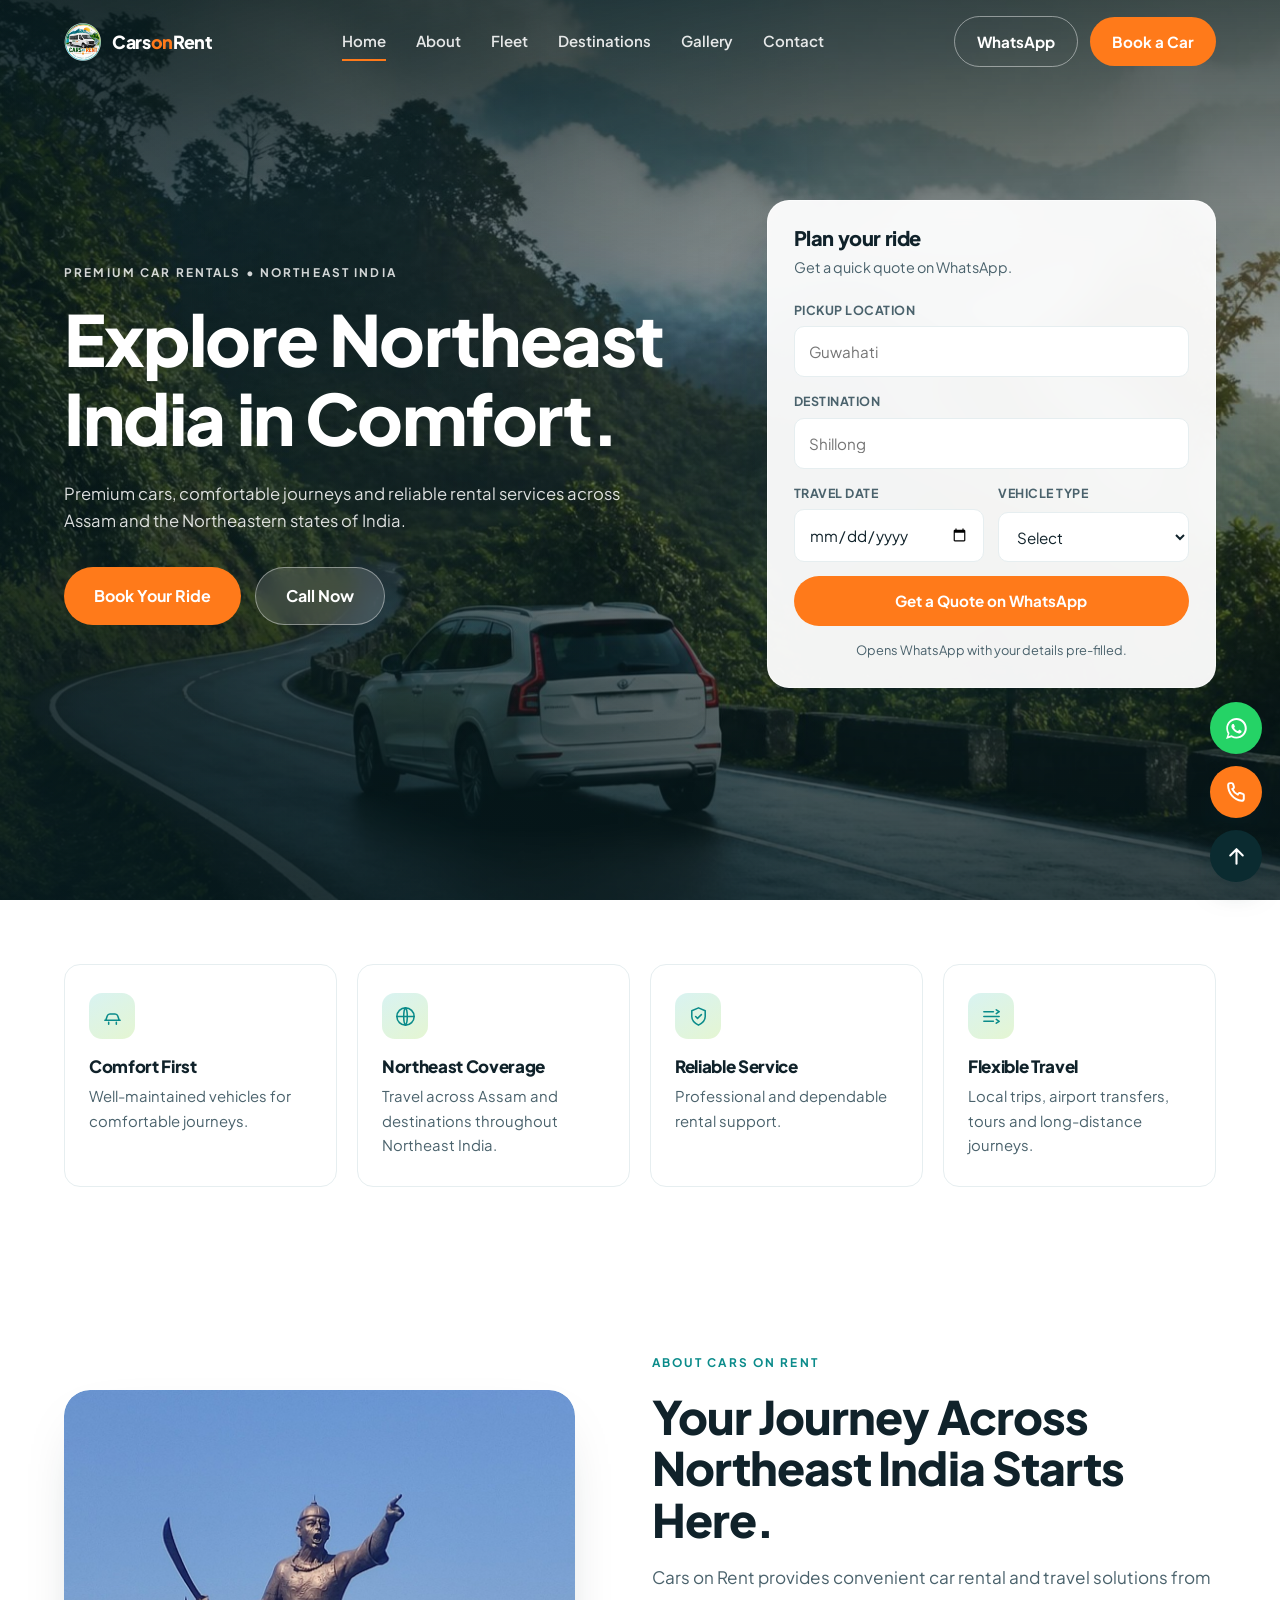
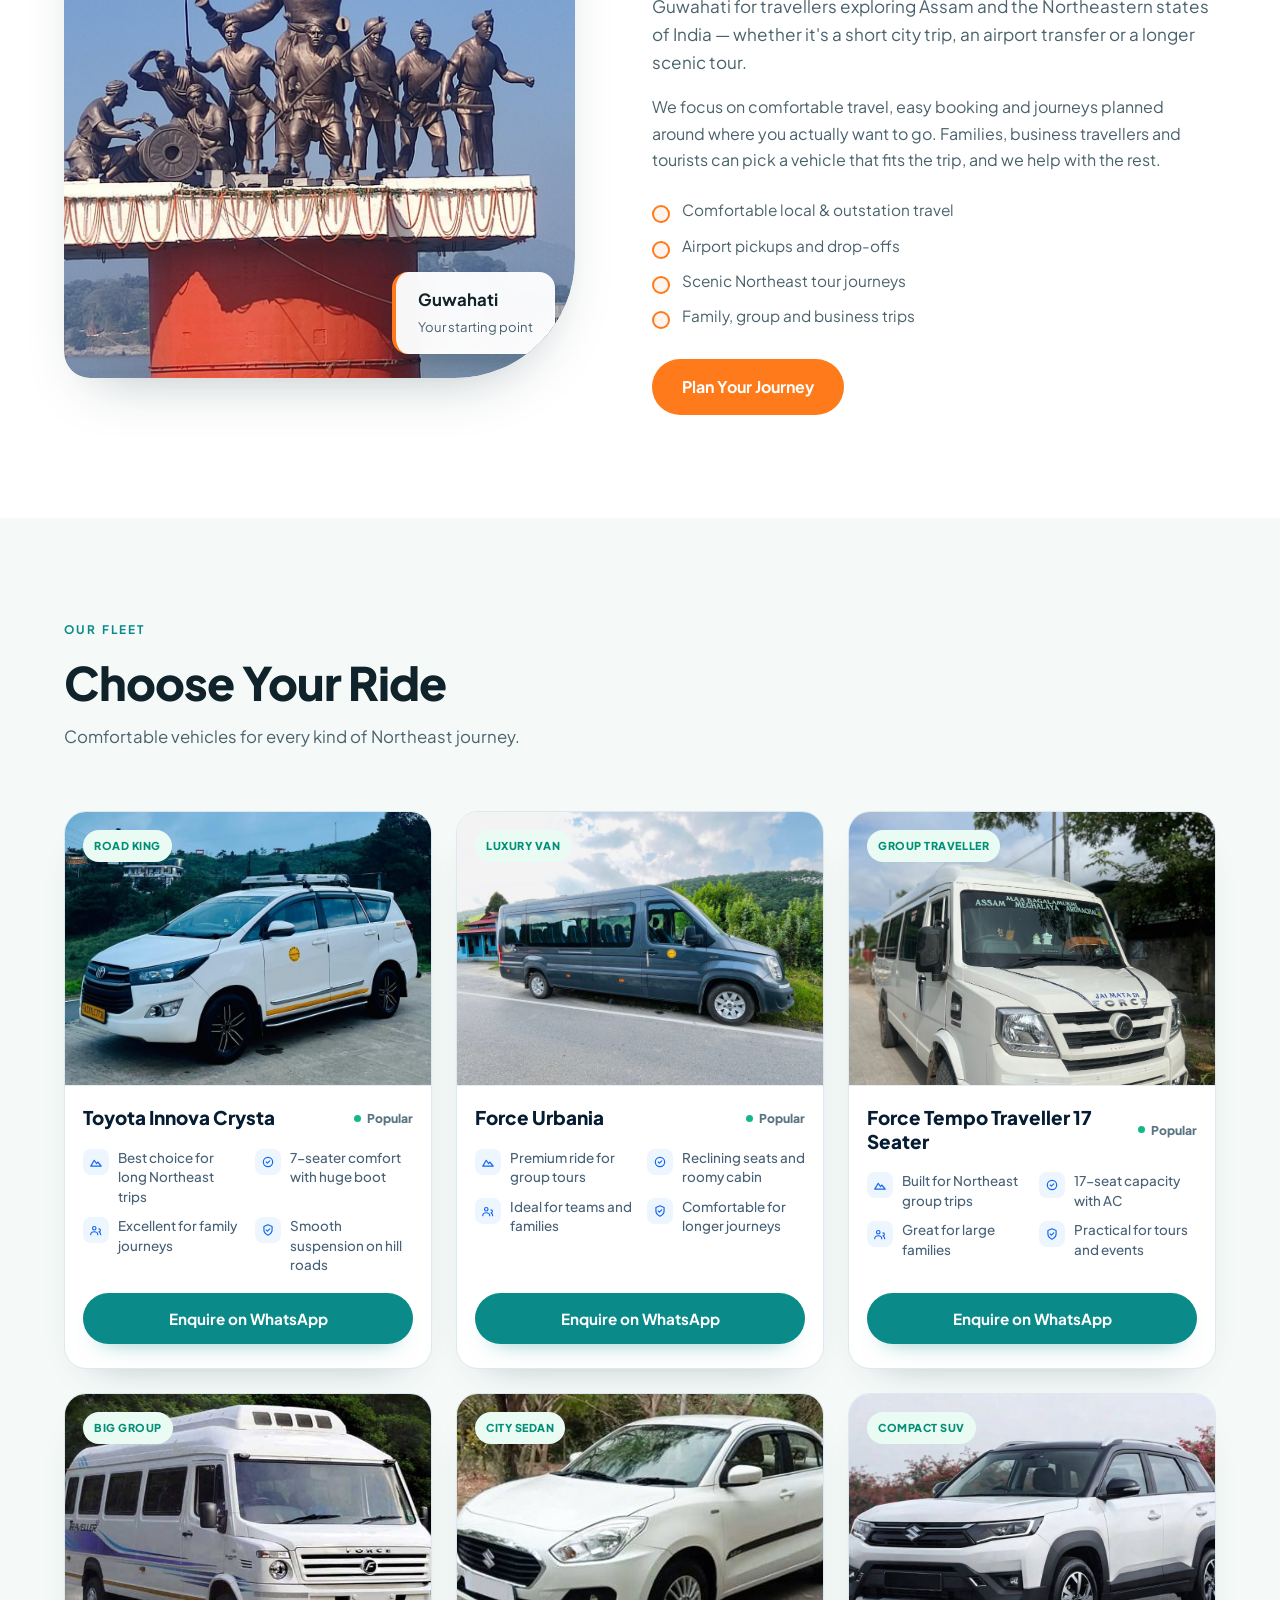
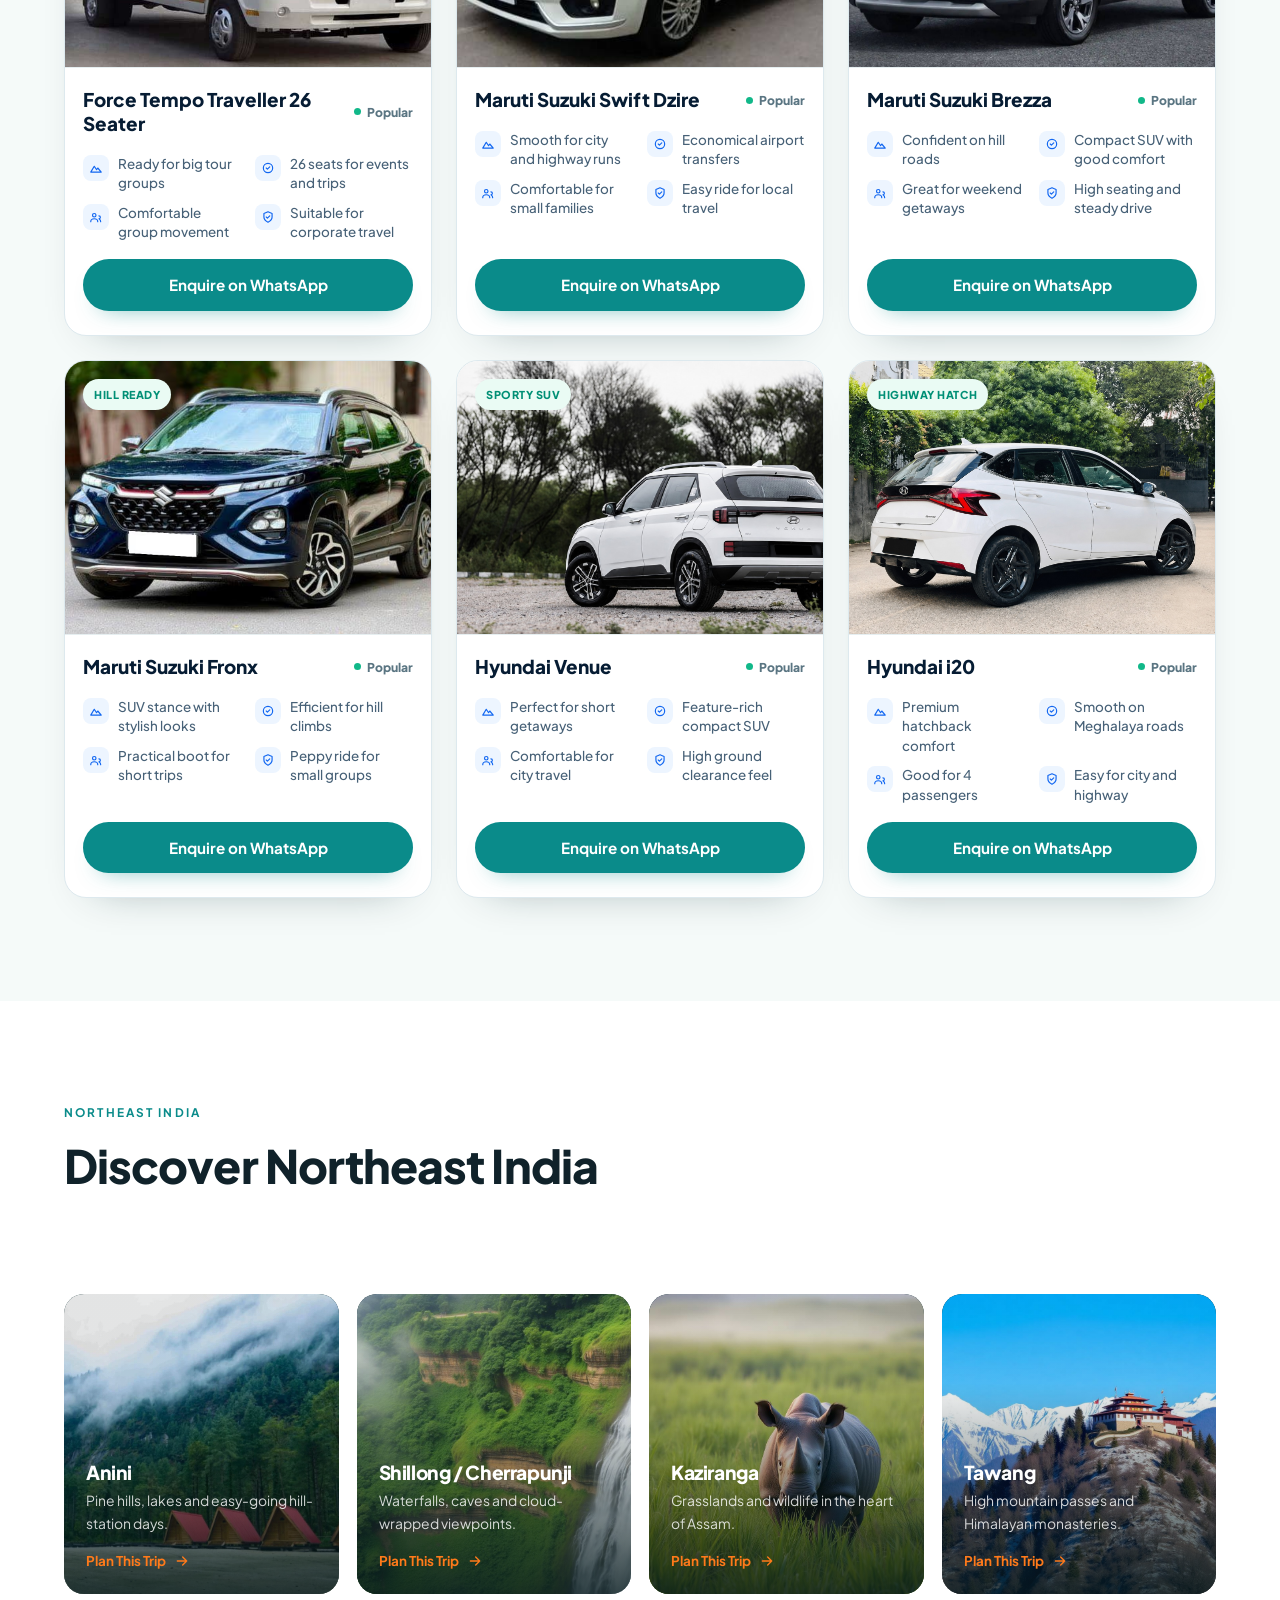
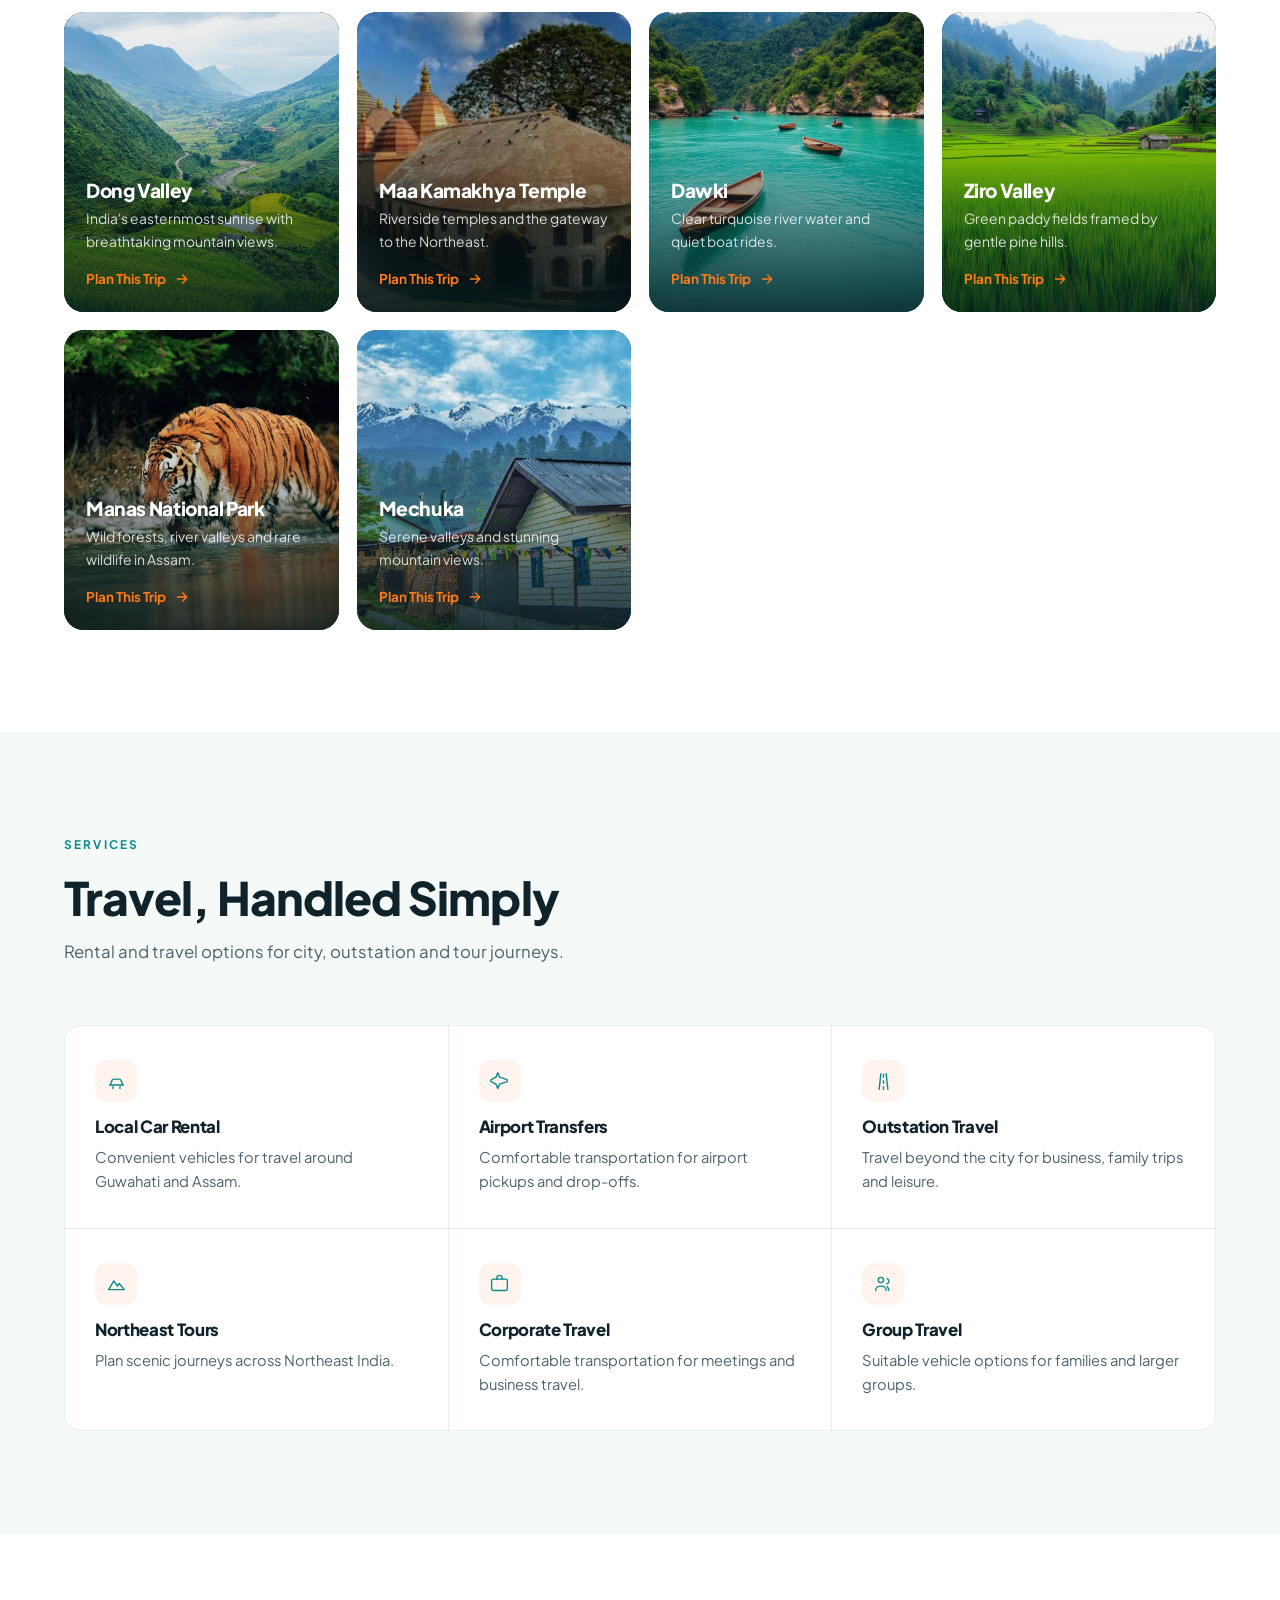
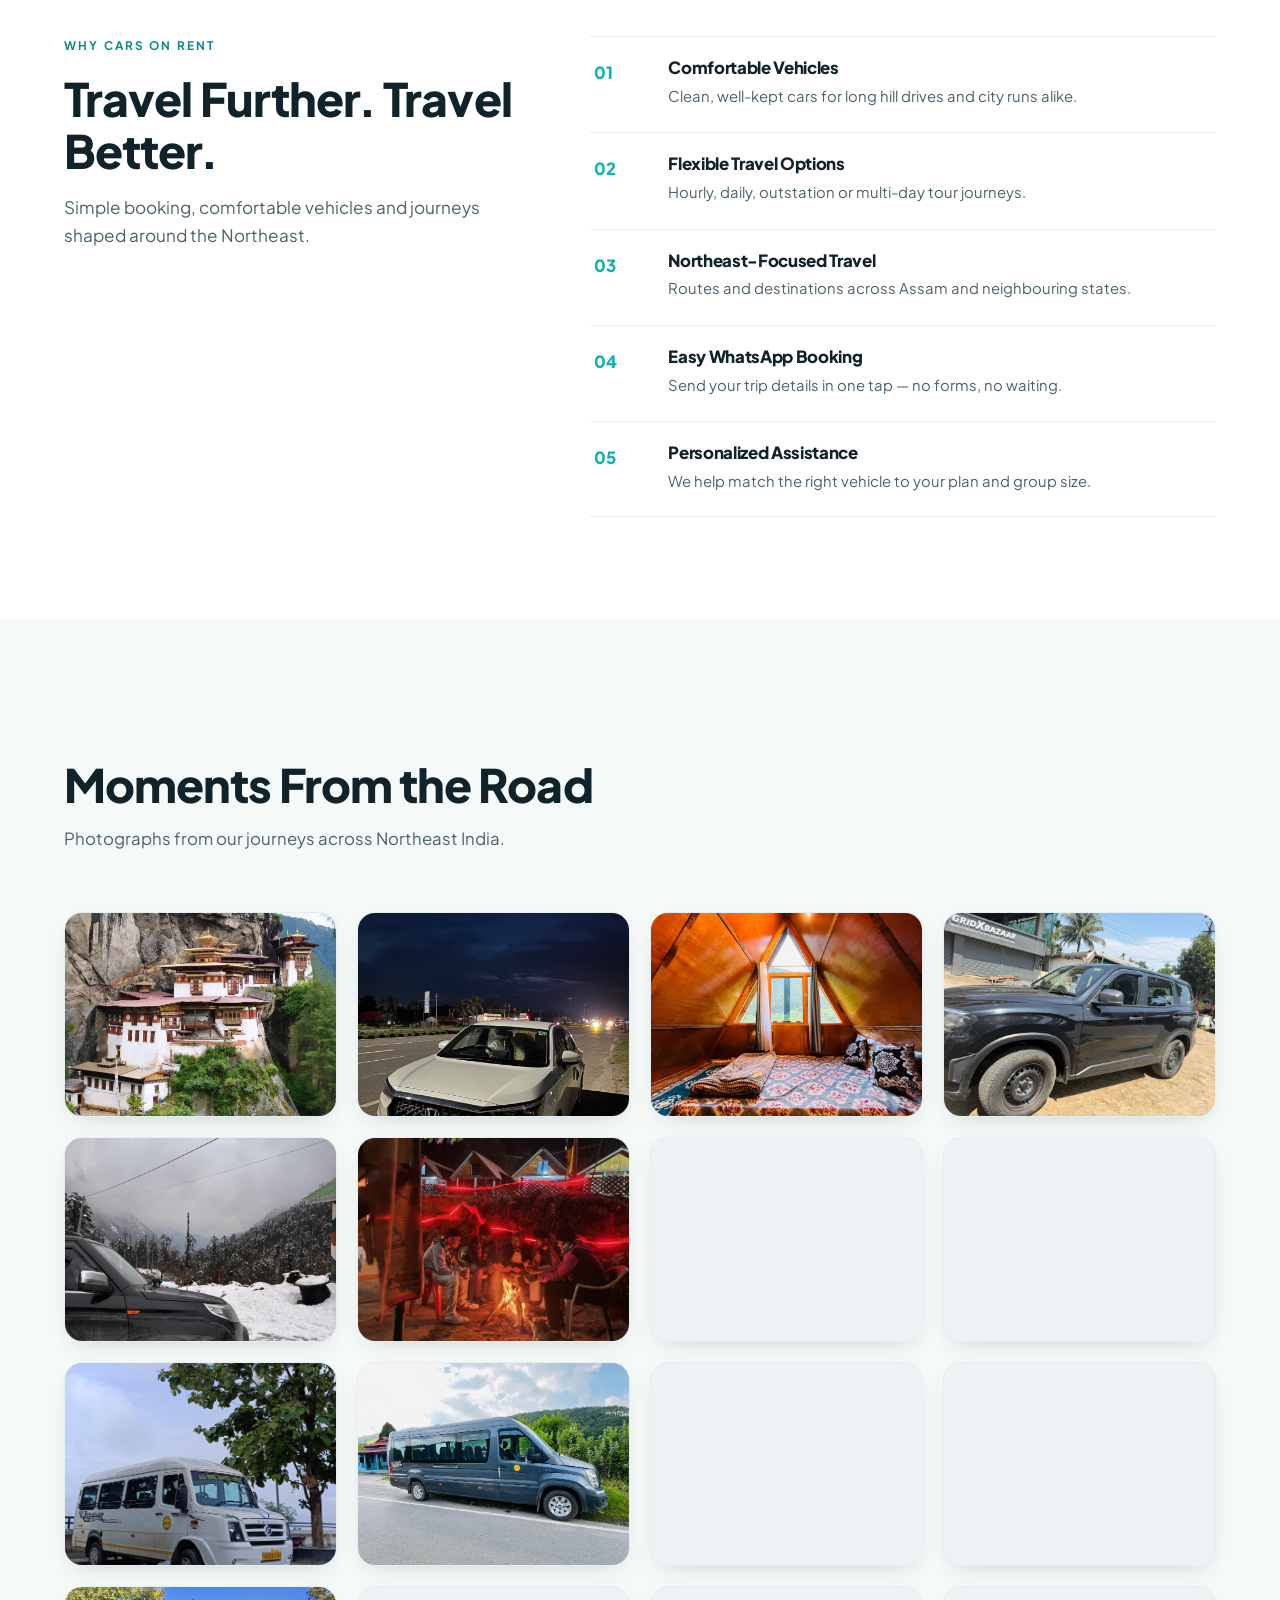
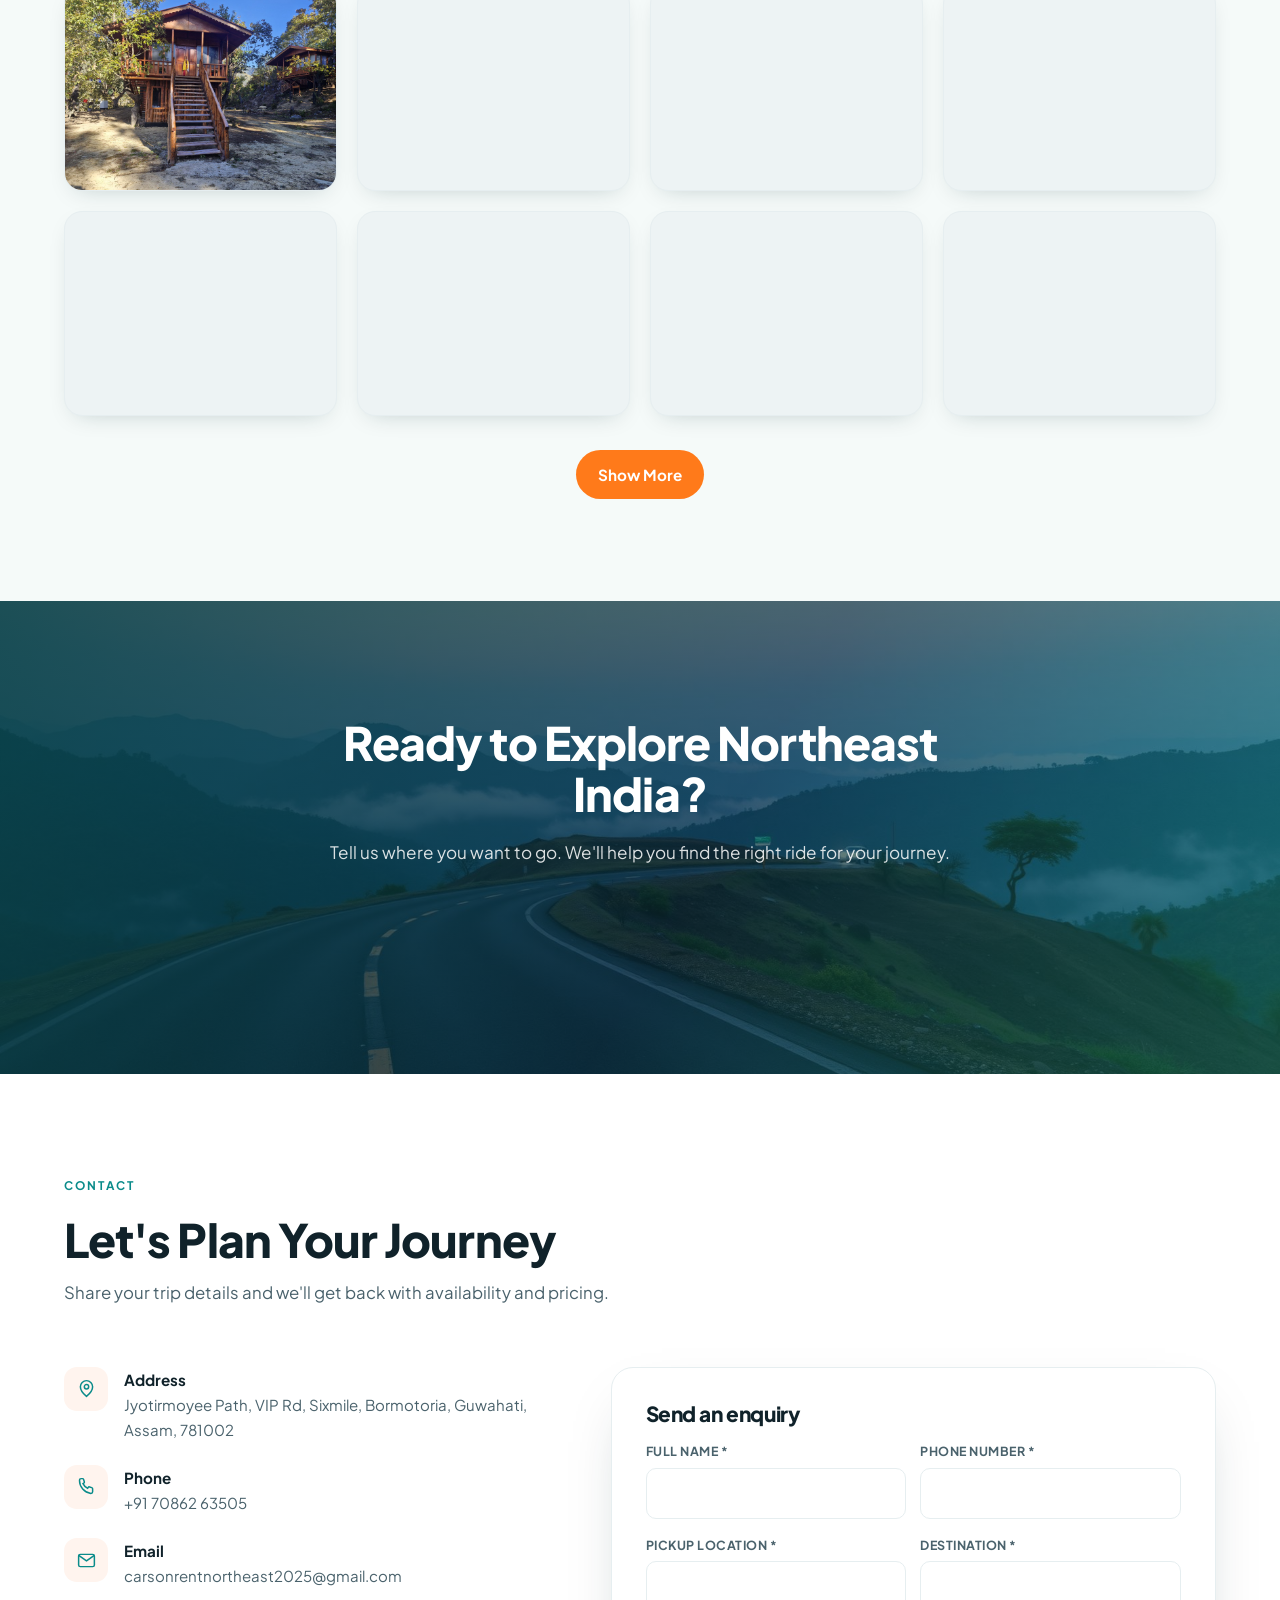
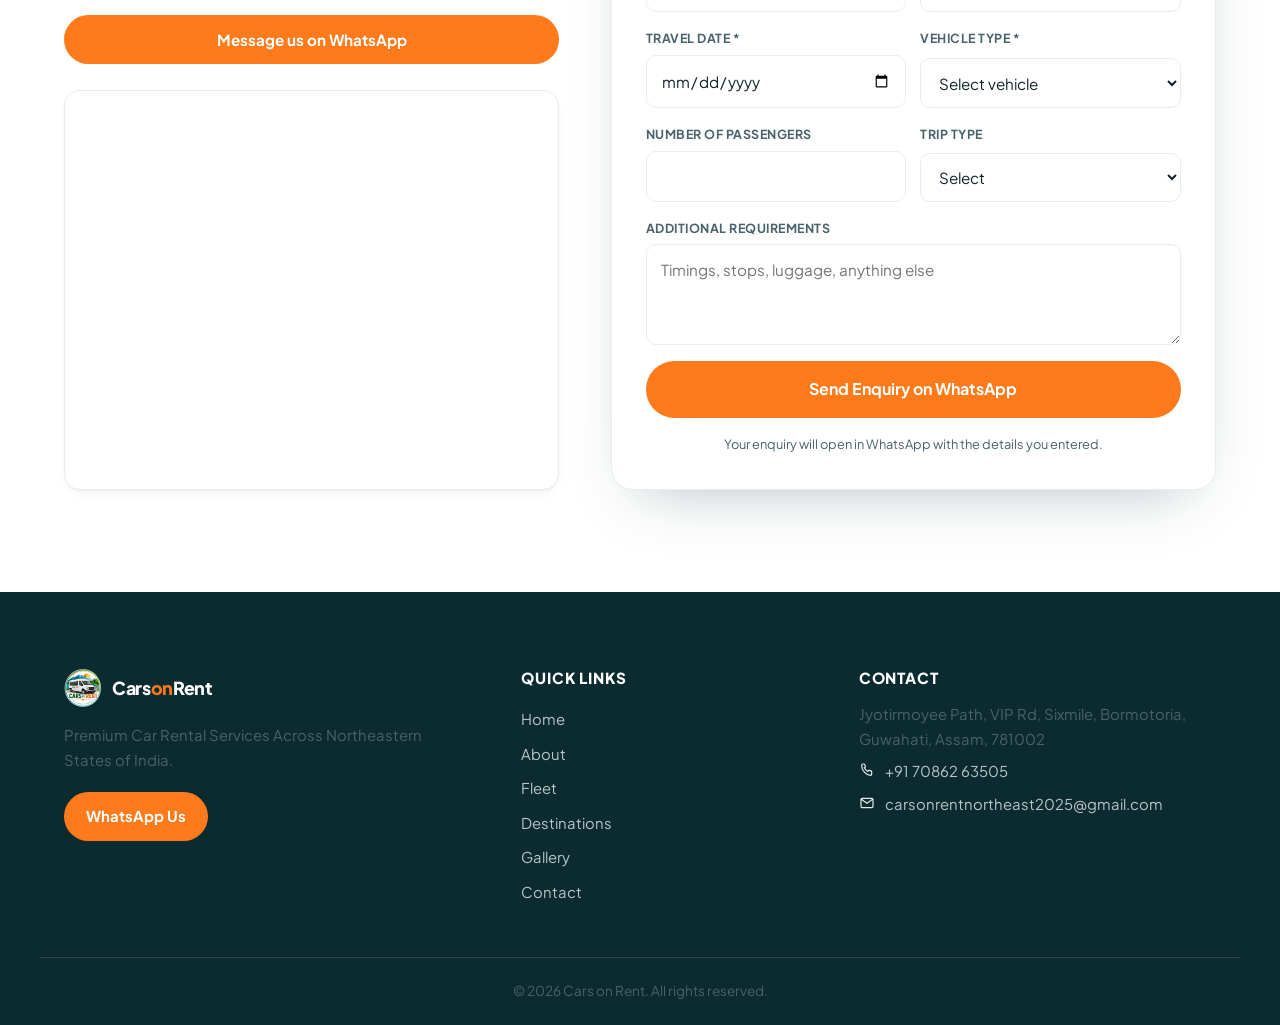
==== commit 443a0fb6: "Add alternate names for structured data in index.html" ====
--- a/index.html
+++ b/index.html
@@ -37,6 +37,11 @@
   "@context": "https://schema.org",
   "@type": "AutoRental",
   "name": "Cars on Rent Northeast",
+  "alternateName": [
+    "carsonrentnortheast",
+    "Carsonrentnortheast",
+    "Cars on Rent"
+  ],
   "image": "https://carsonrentnortheast.com/images/site/hero.jpg",
   "@id": "https://carsonrentnortheast.com",
   "url": "https://carsonrentnortheast.com",
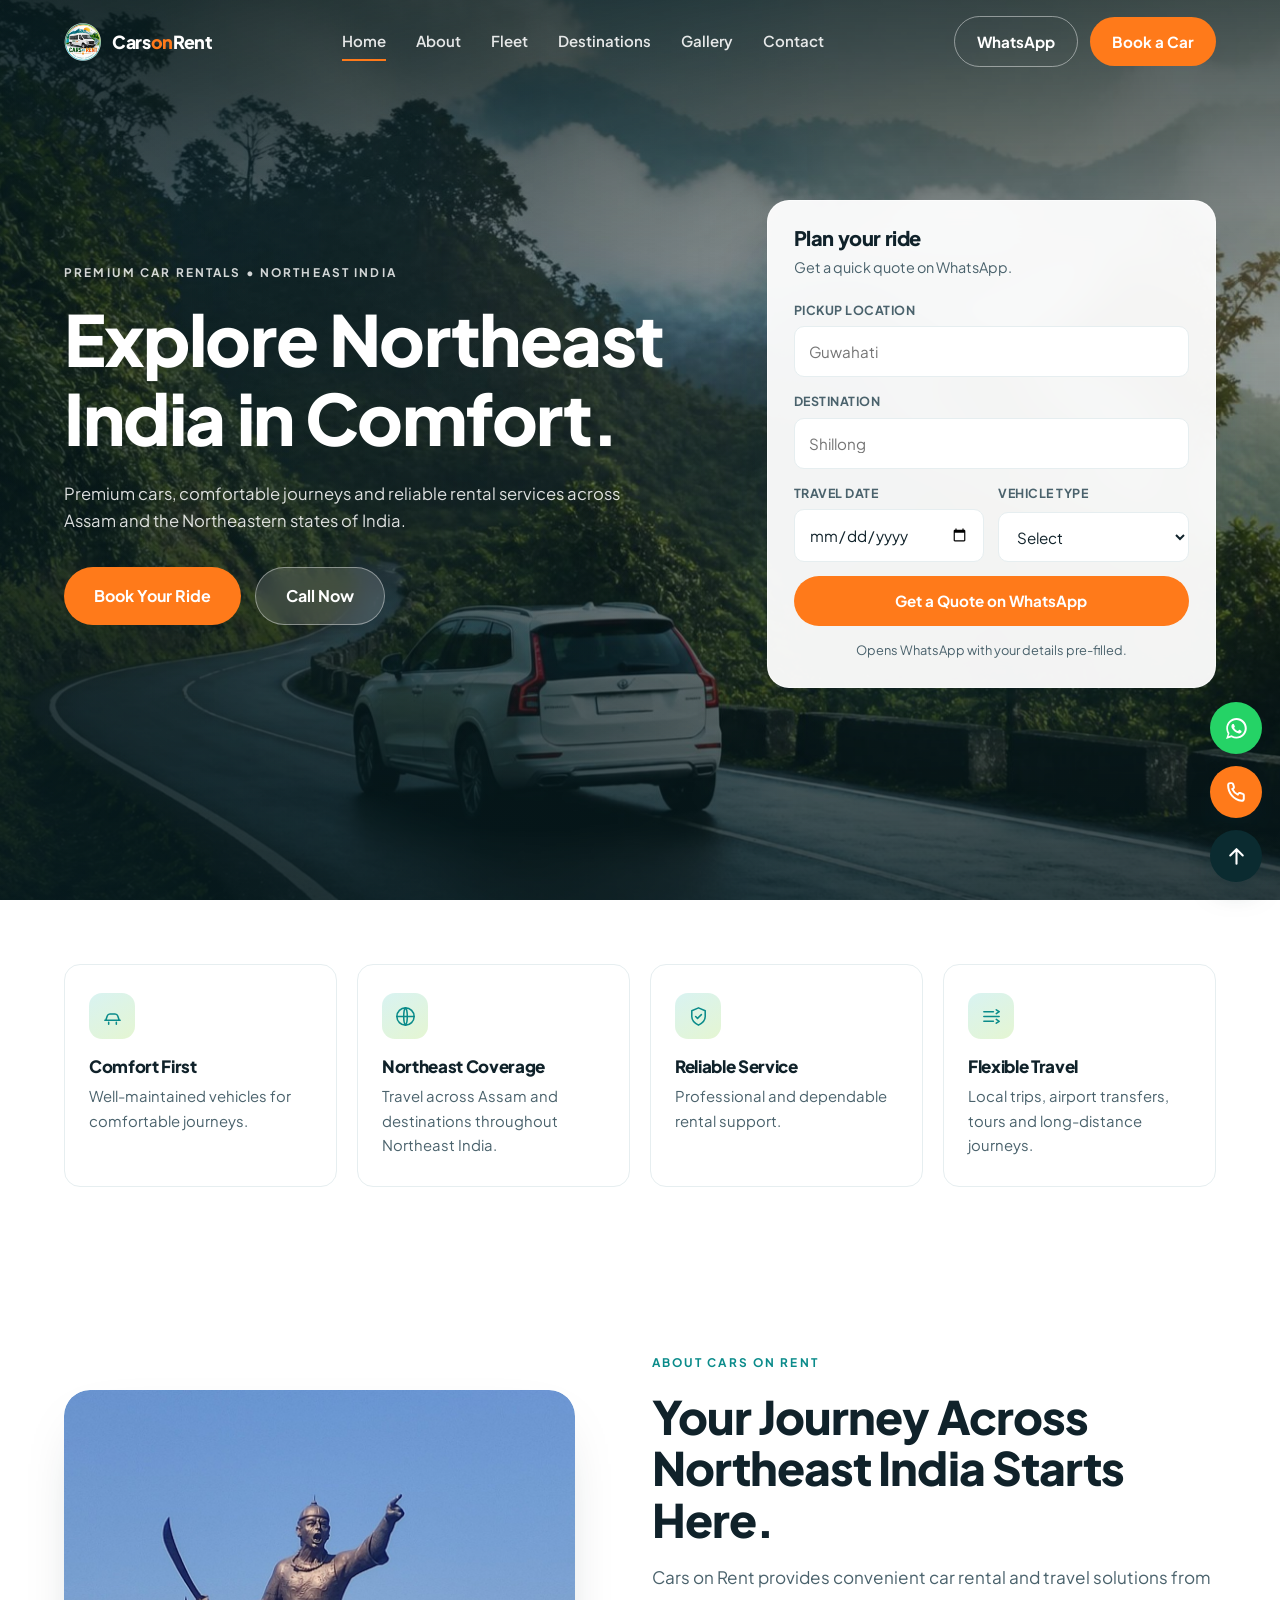
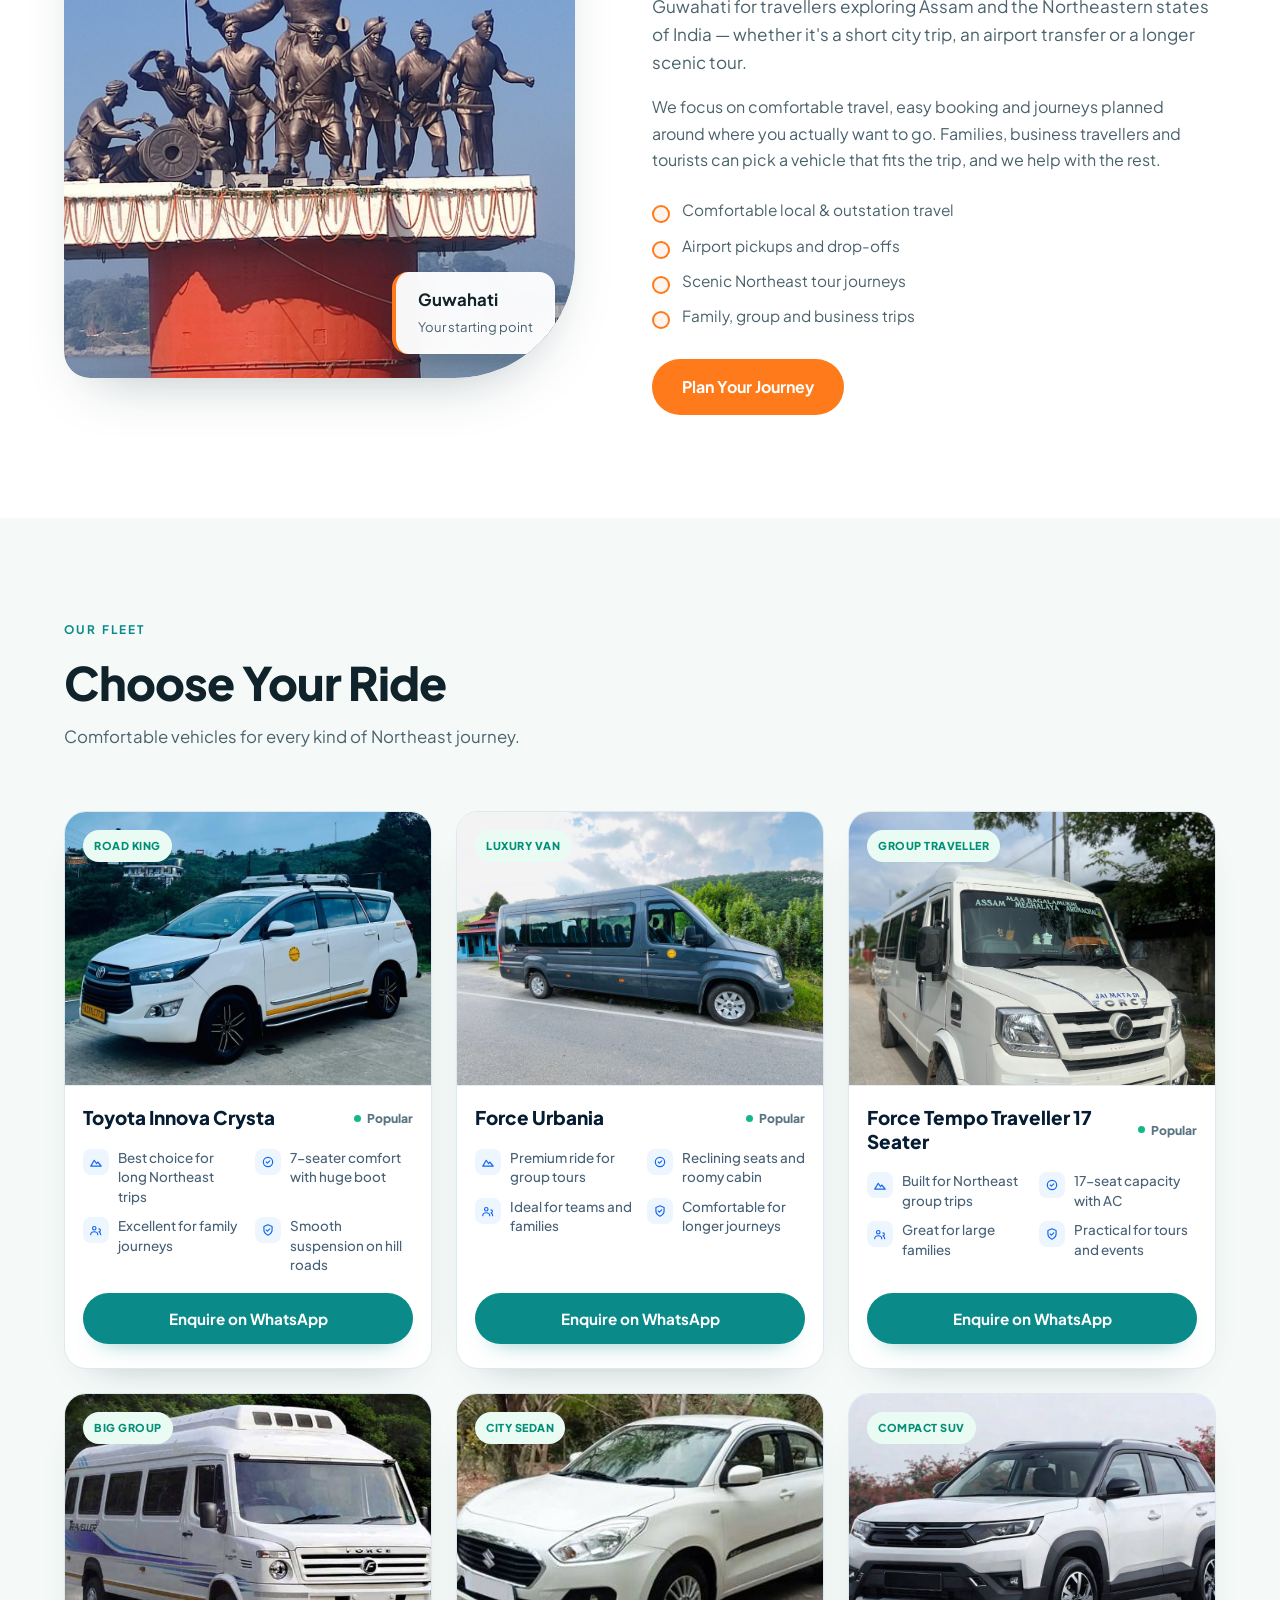
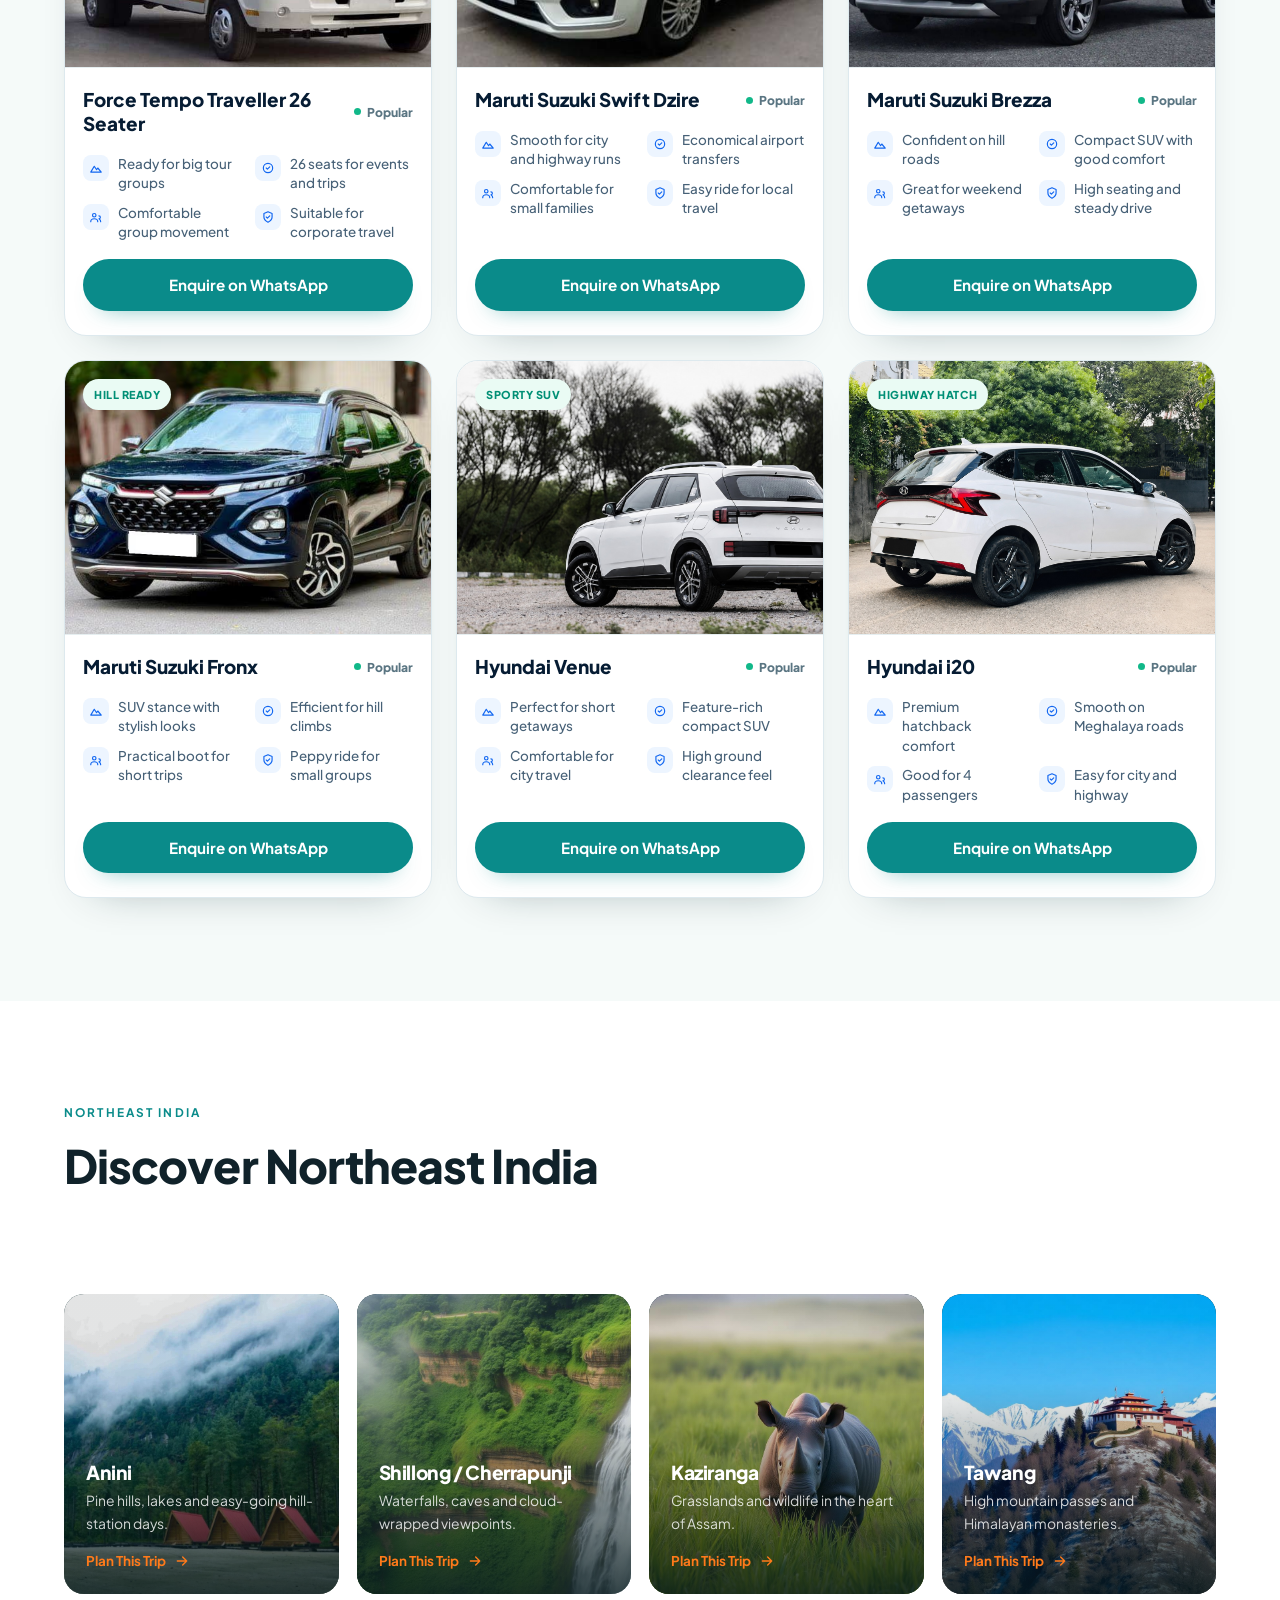
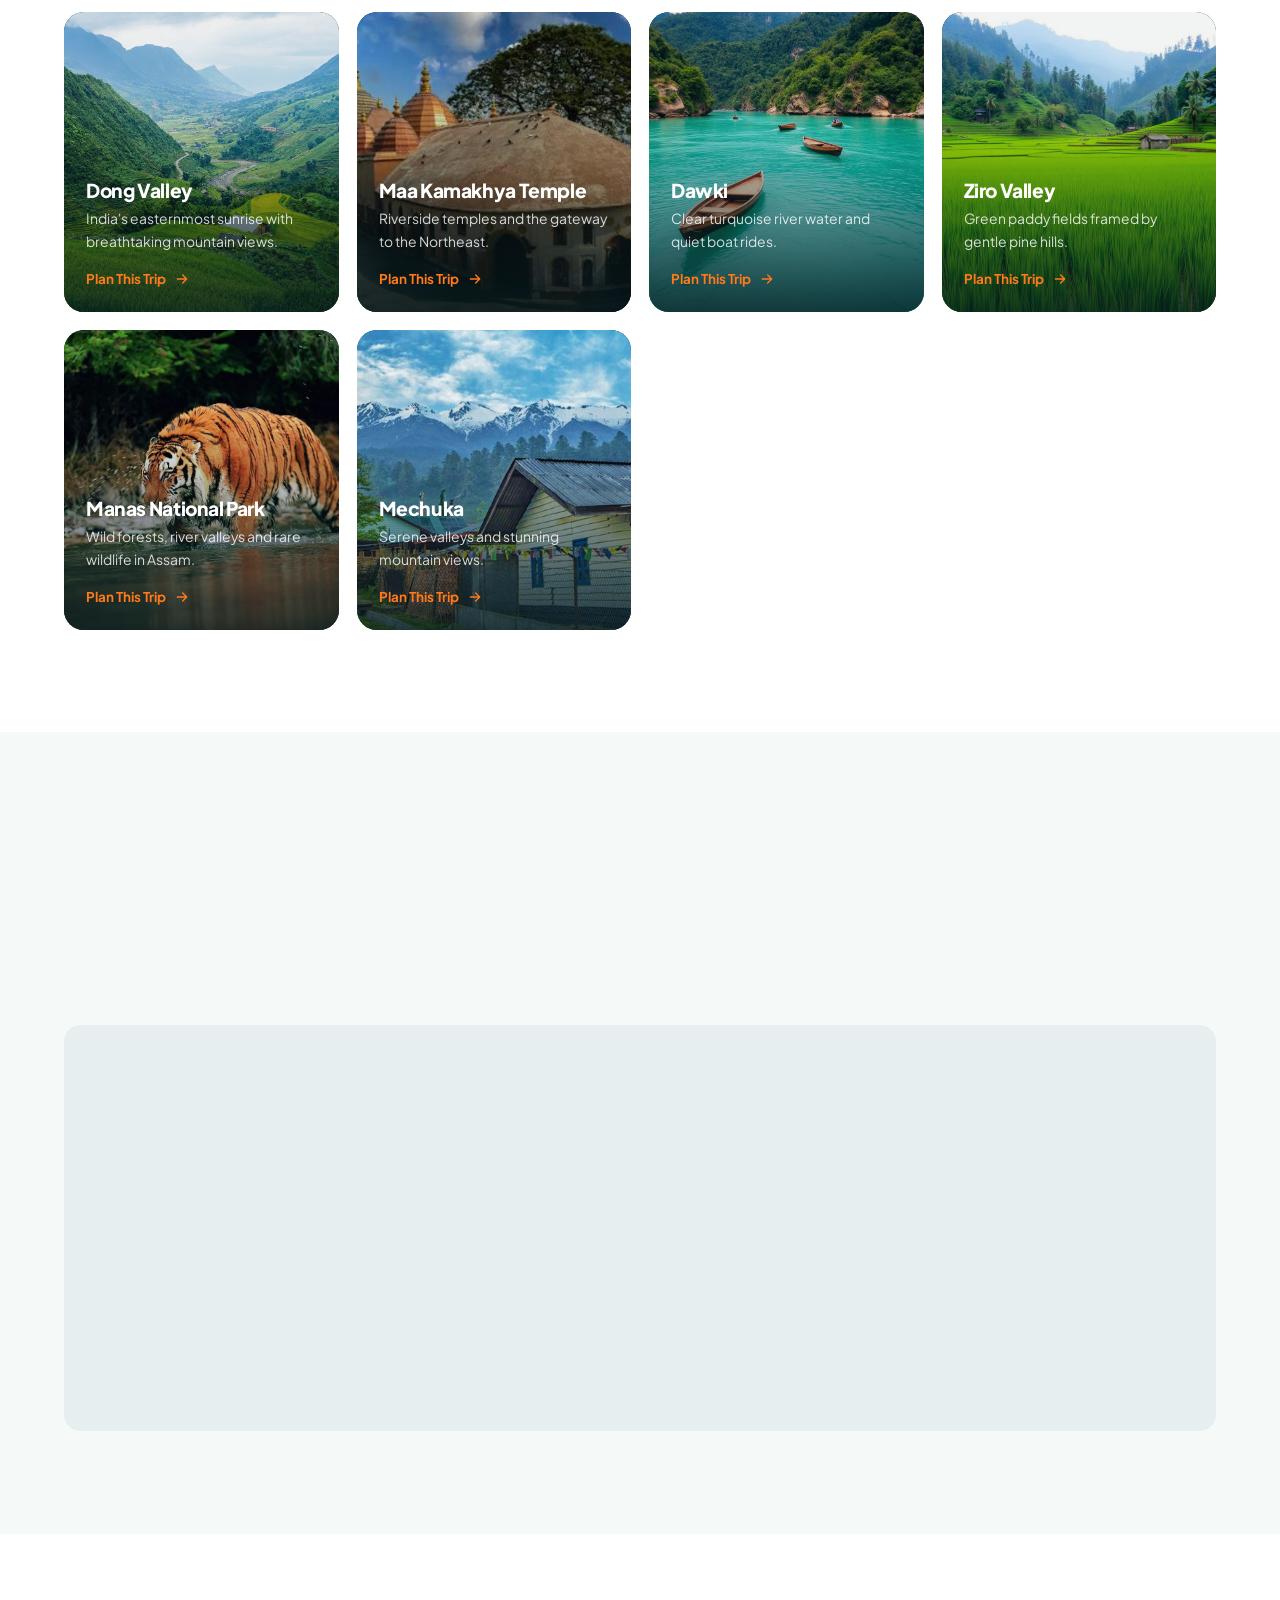
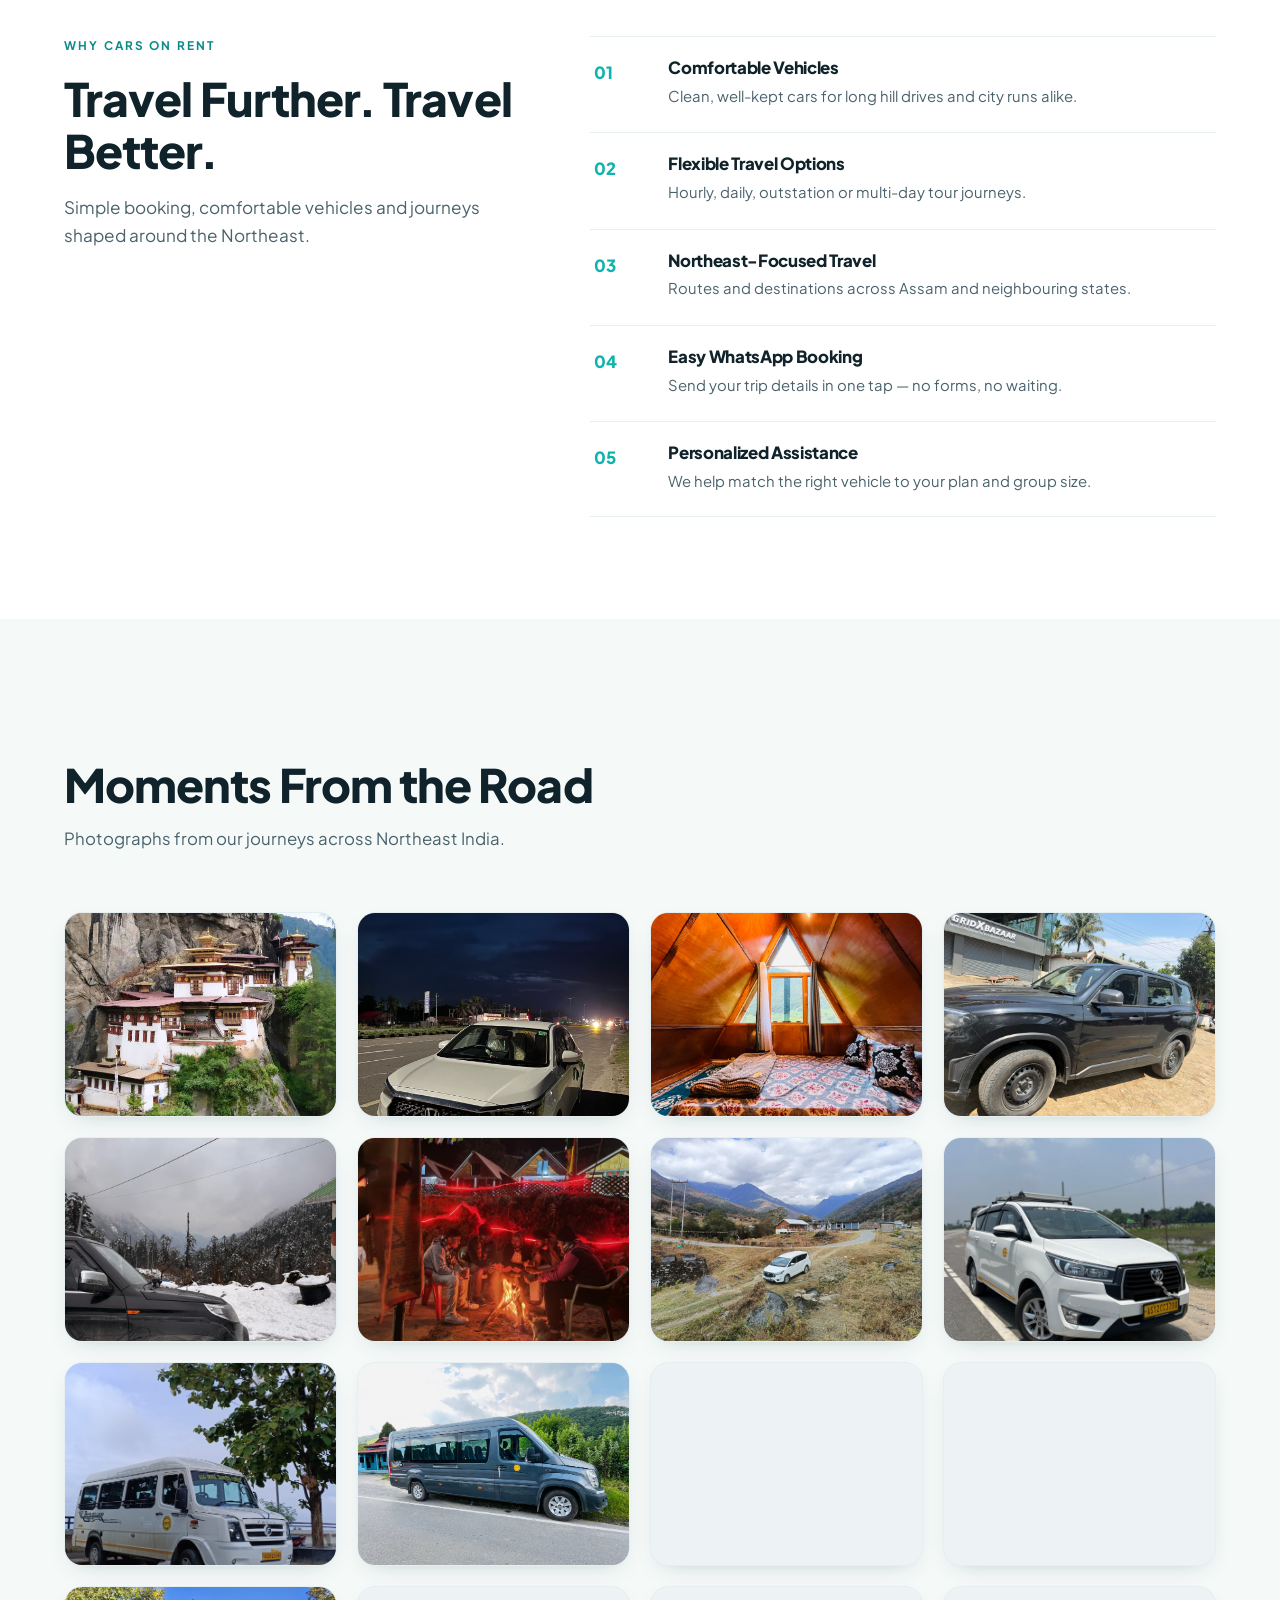
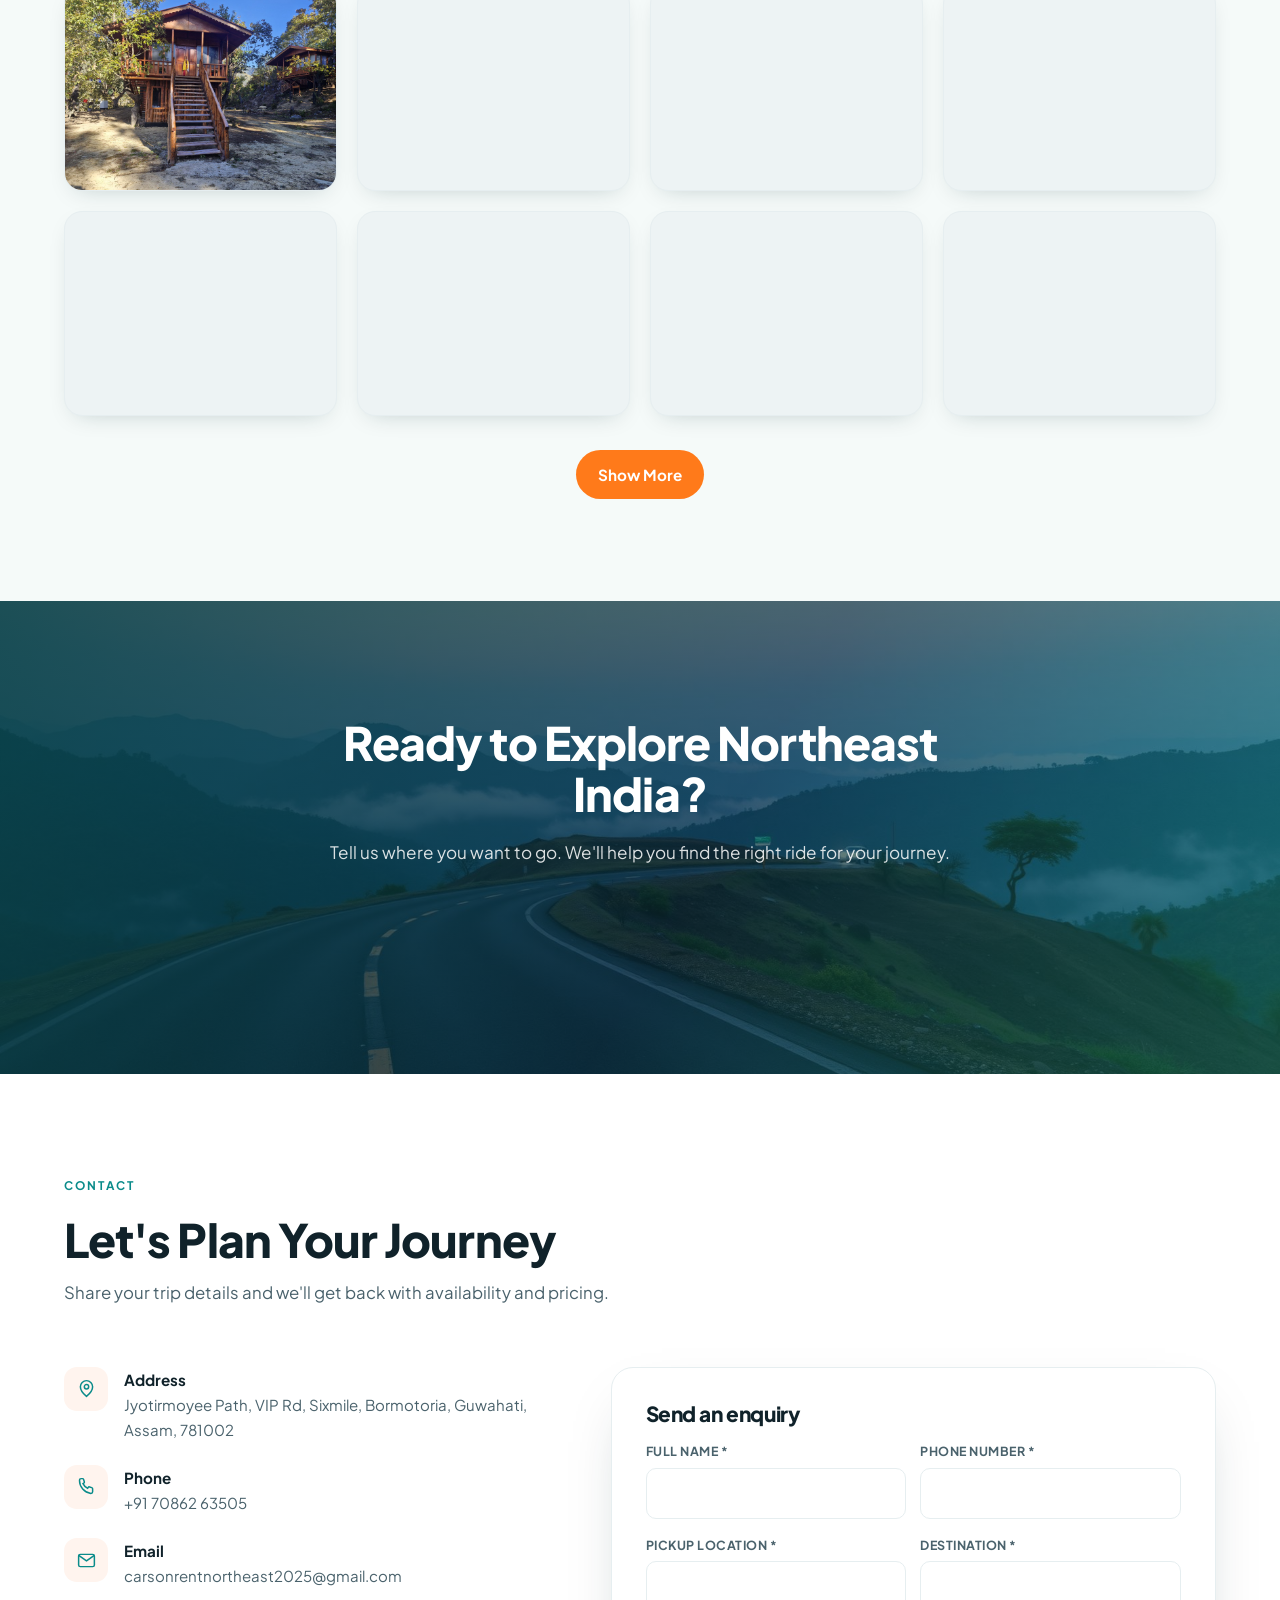
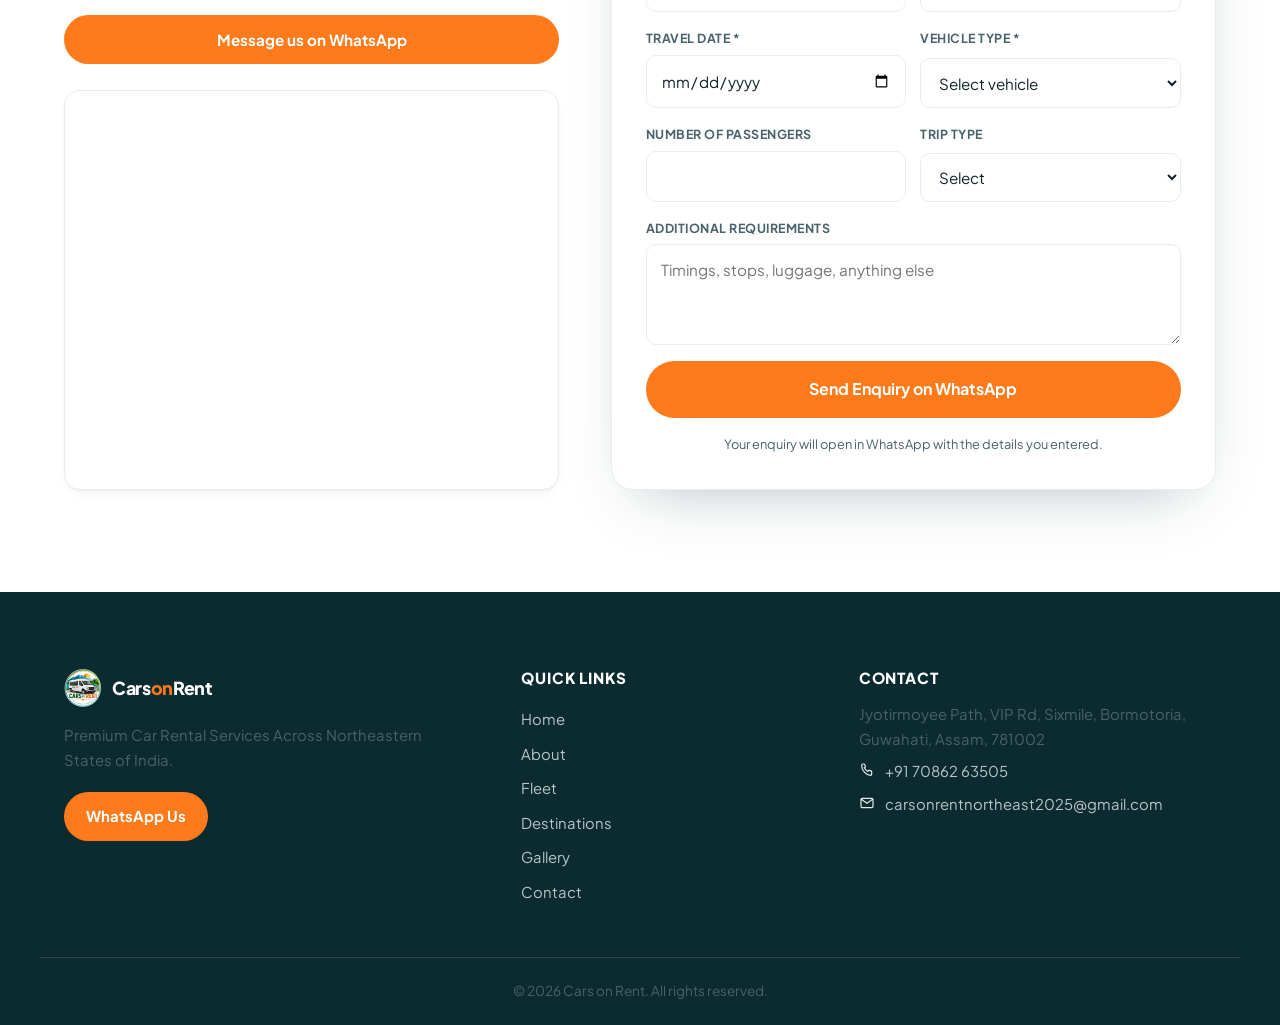
==== commit 3b9b92bb: "Add favicon link to index.html and include favicon.ico file" ====
--- a/index.html
+++ b/index.html
@@ -24,6 +24,7 @@
 <!-- Favicon Declarations (Optimized for Google Search) -->
 <link rel="icon" type="image/png" sizes="48x48" href="images/site/Logo.png" />
 <link rel="icon" type="image/png" sizes="192x192" href="images/site/Logo.png" />
+<link rel="shortcut icon" href="/favicon.ico" />
 <link rel="apple-touch-icon" href="images/site/Logo.png" />
 
 <link rel="preconnect" href="https://fonts.googleapis.com" />
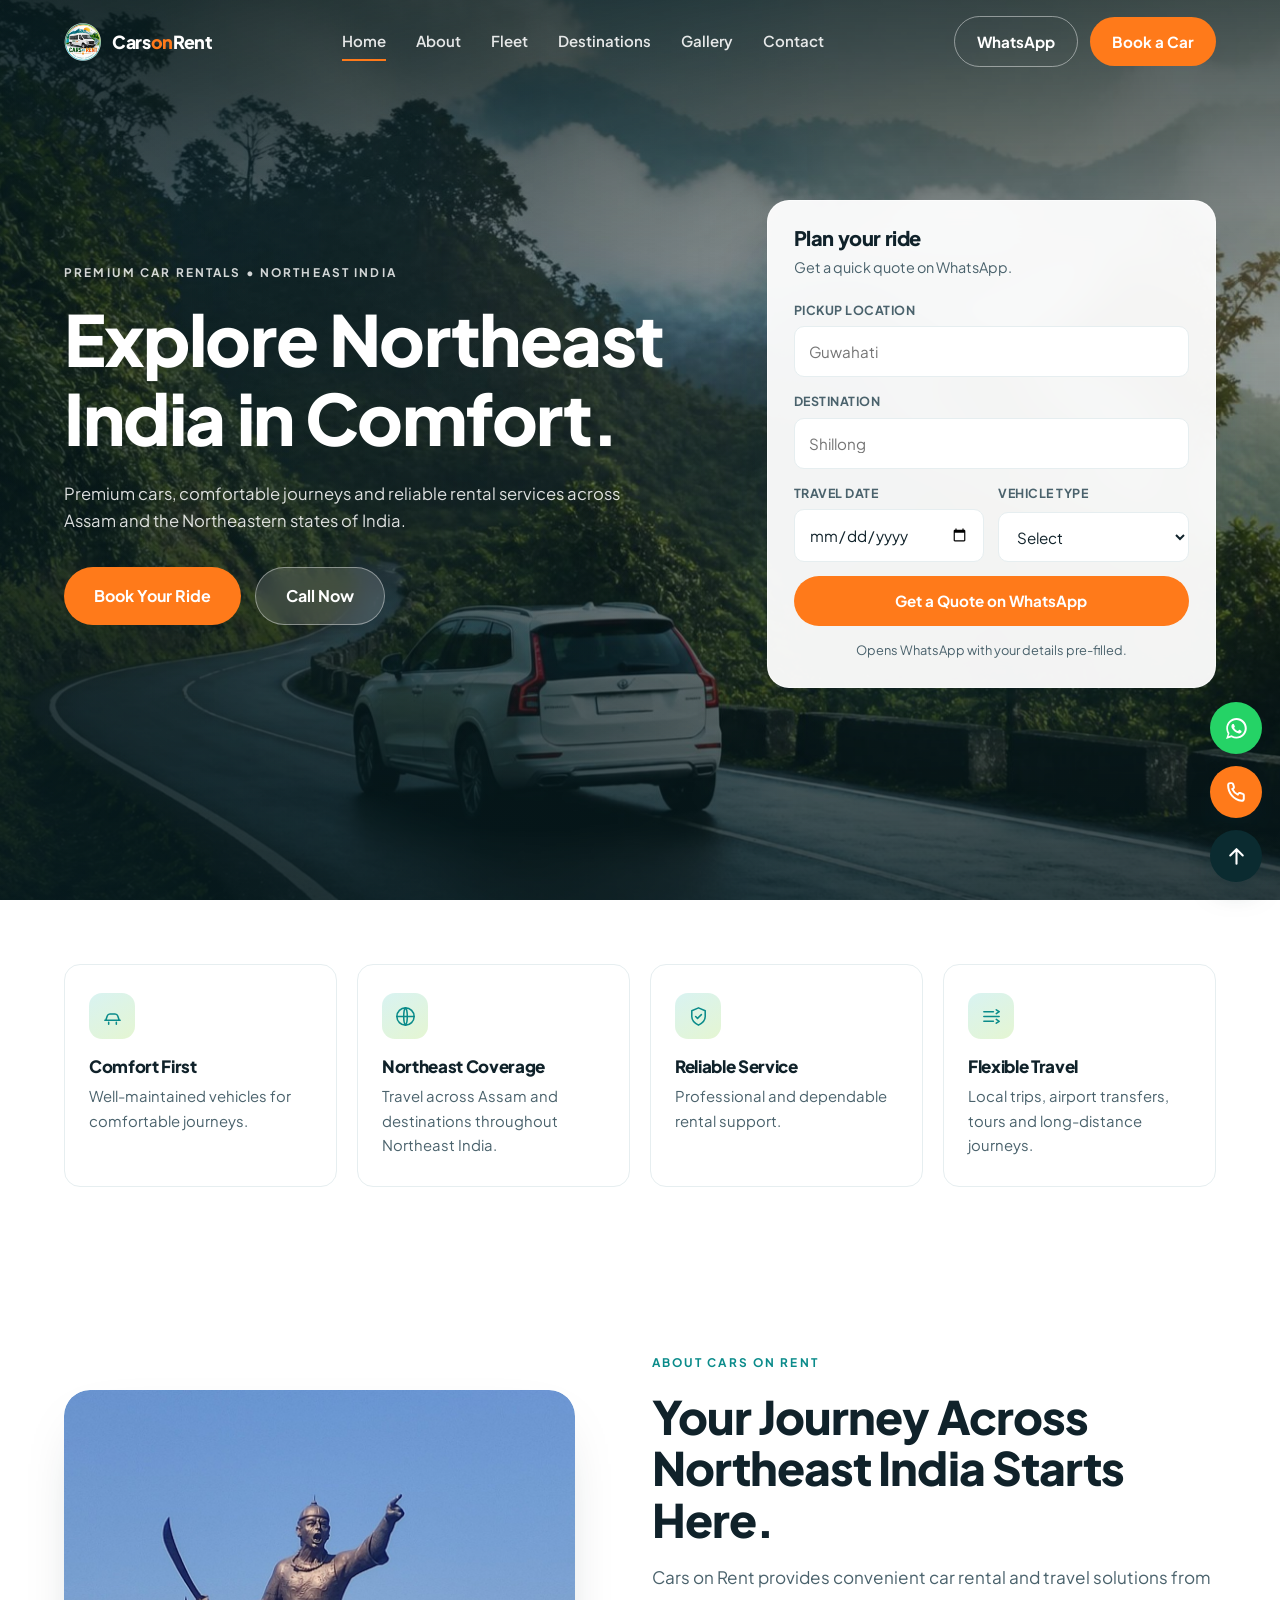
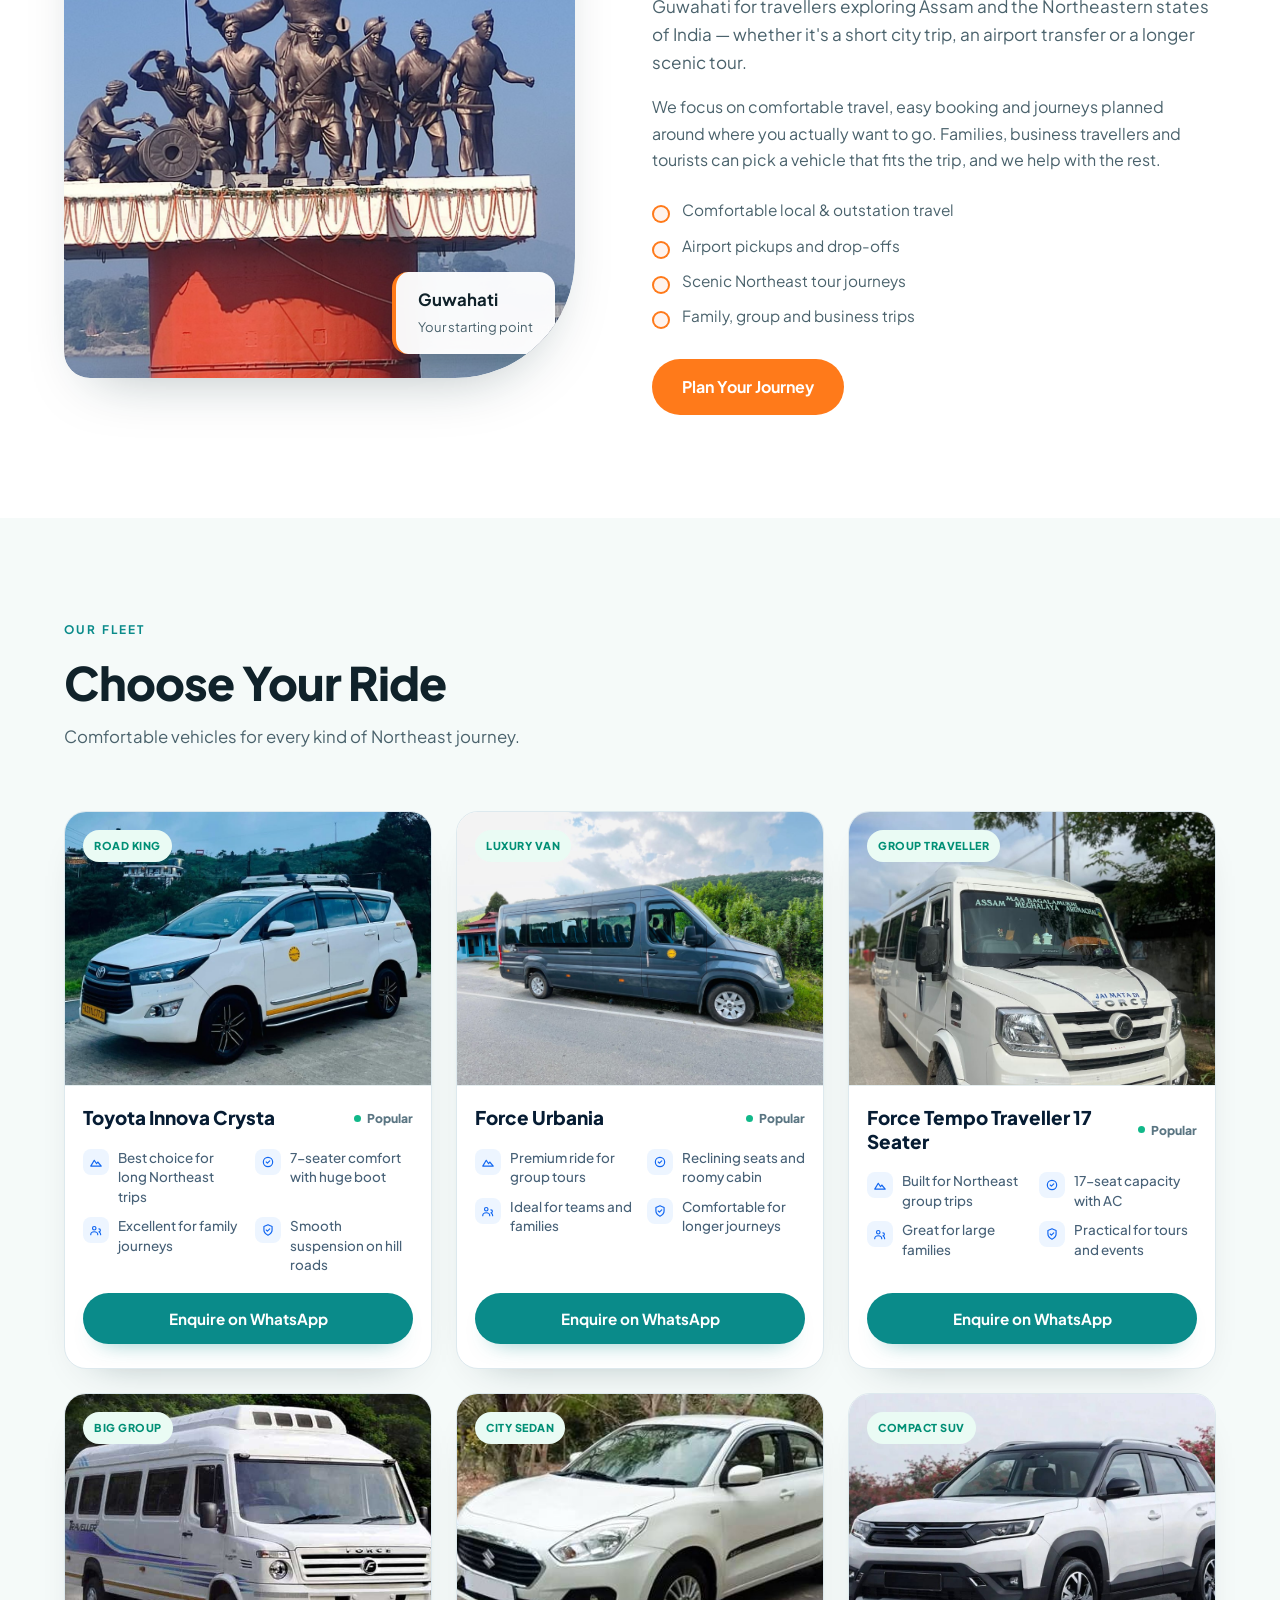
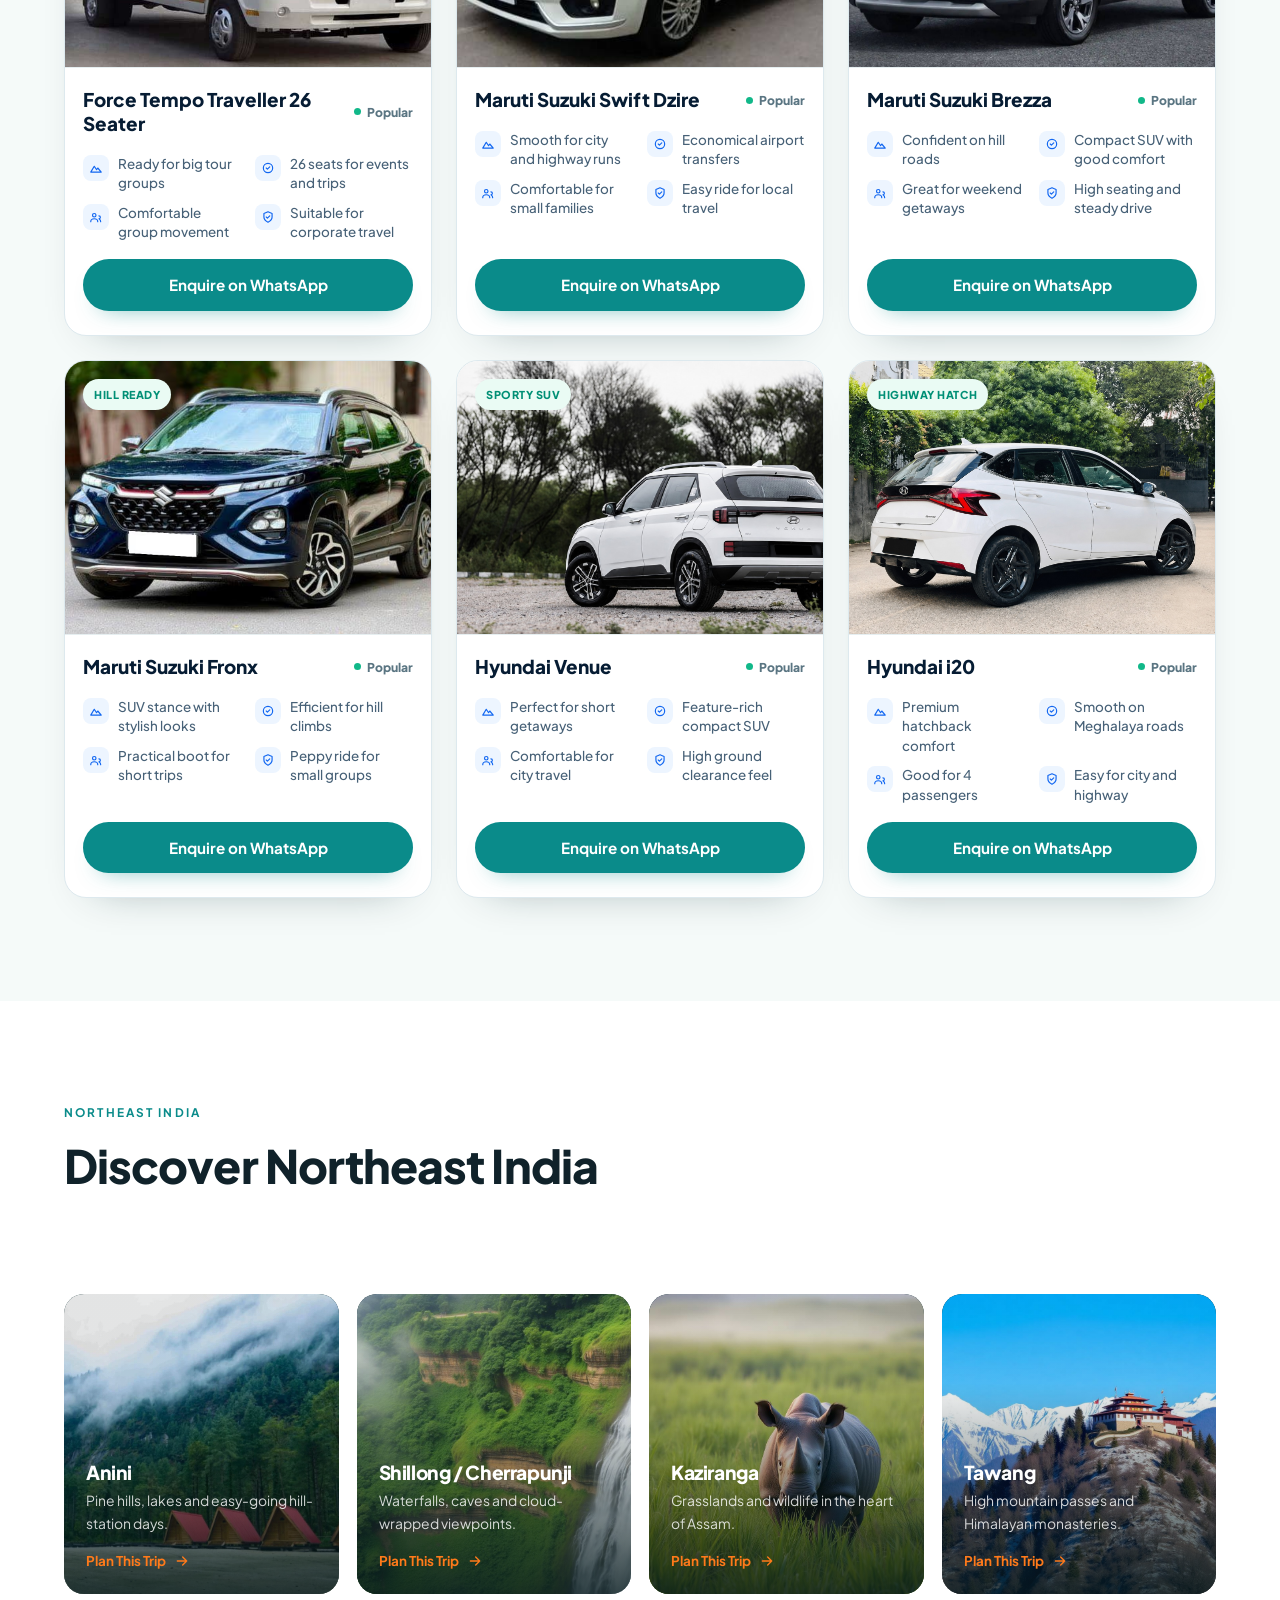
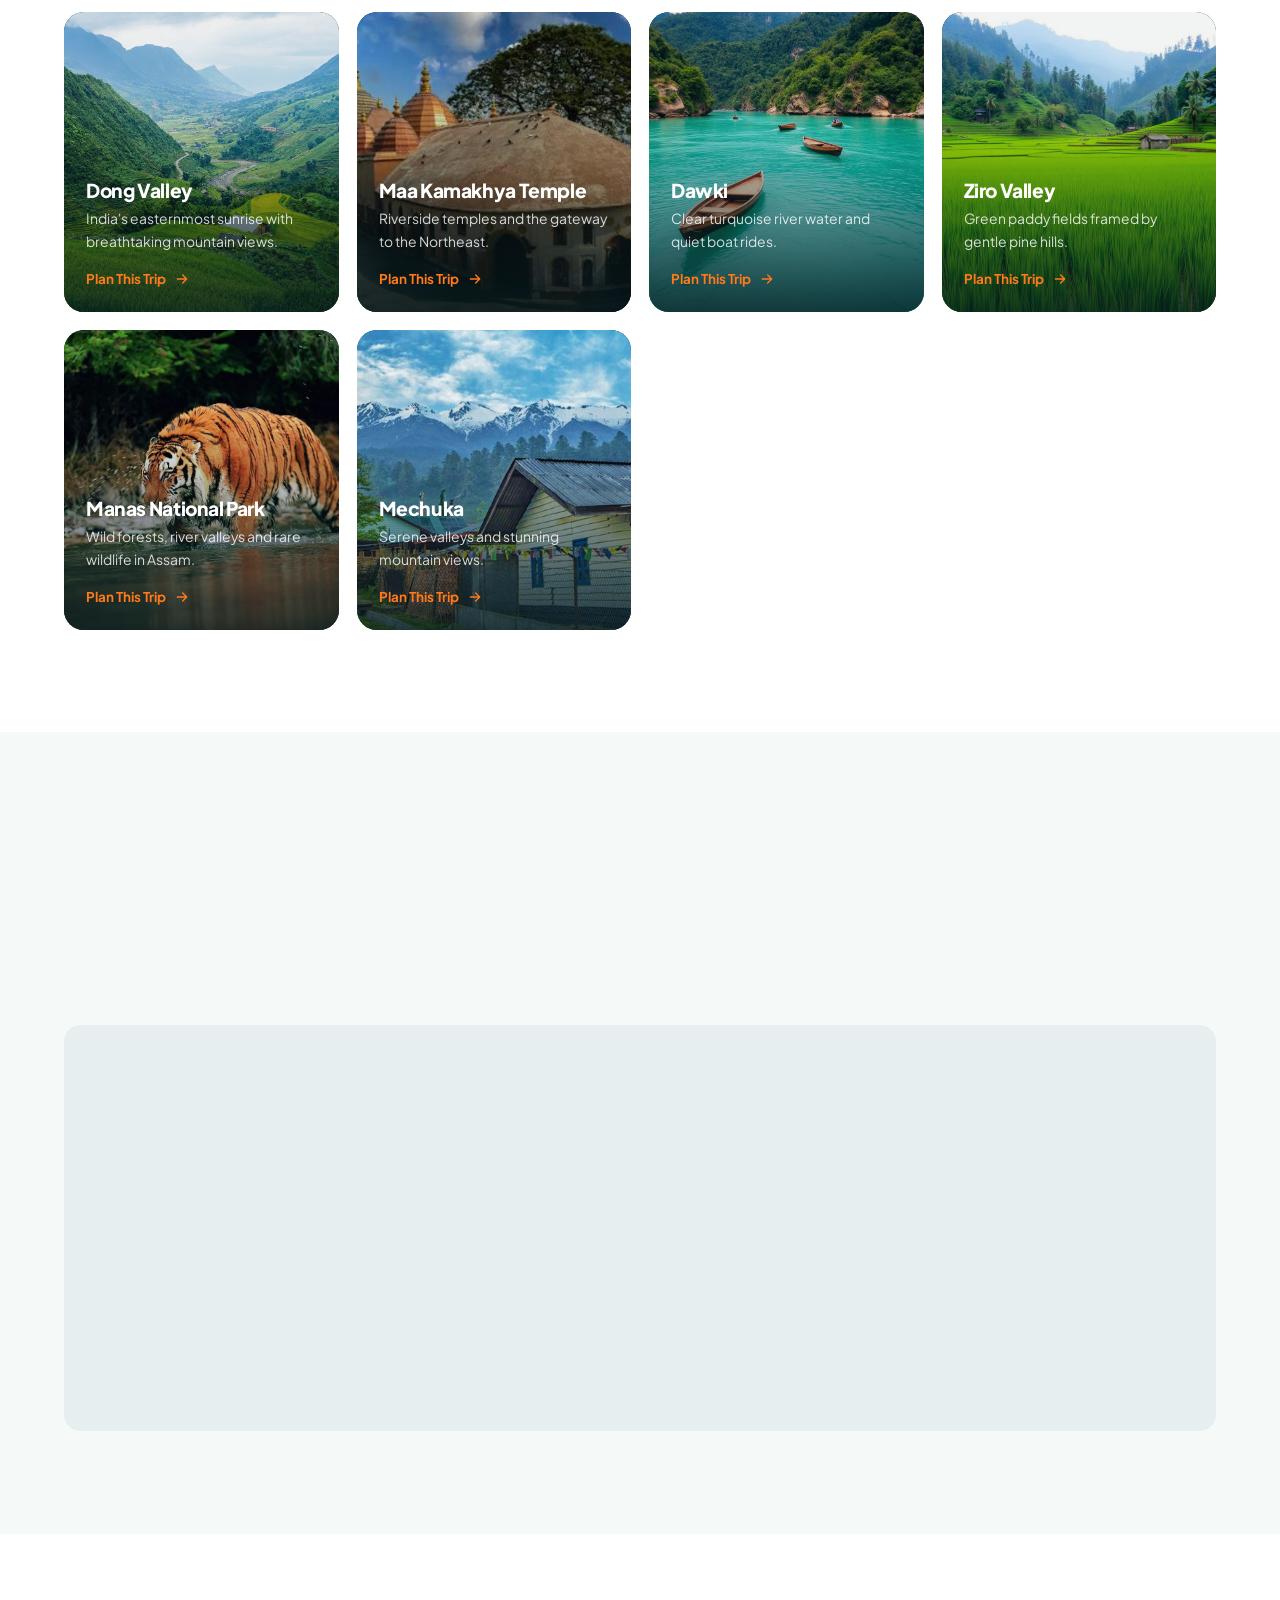
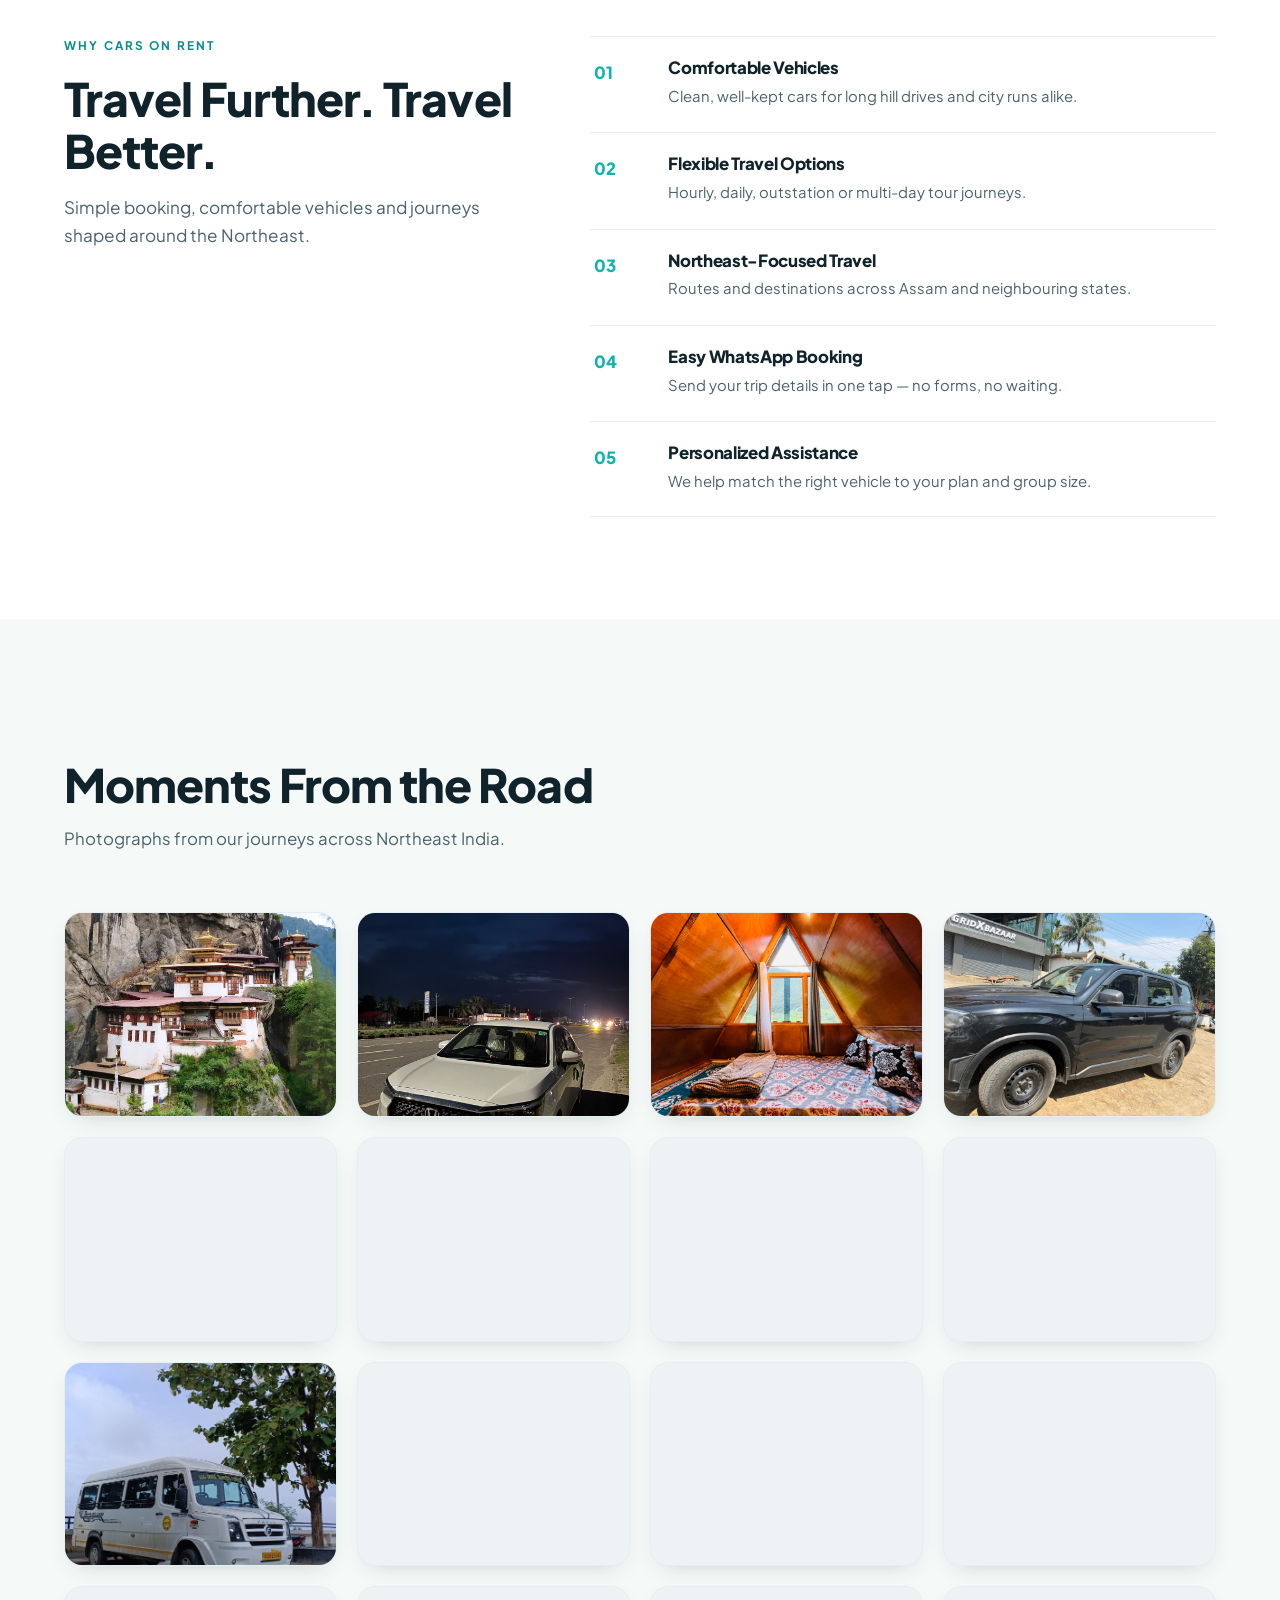
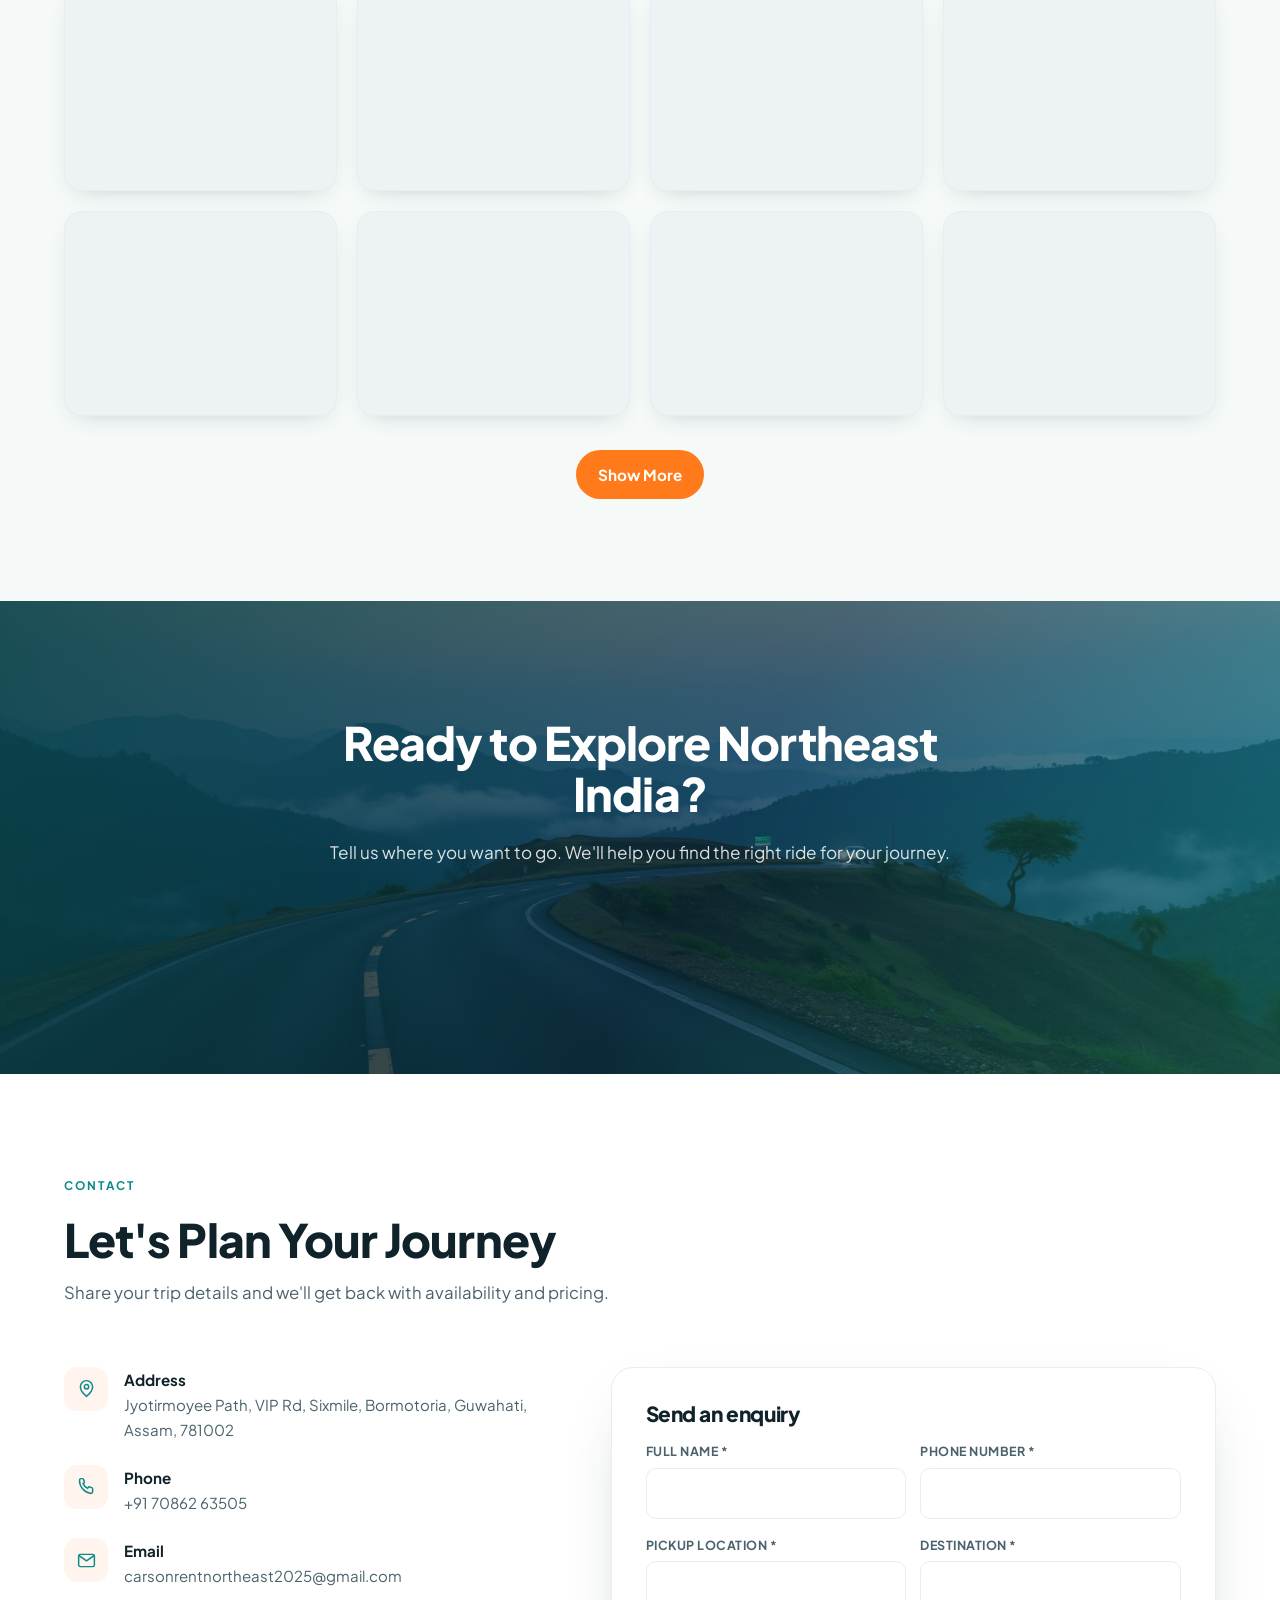
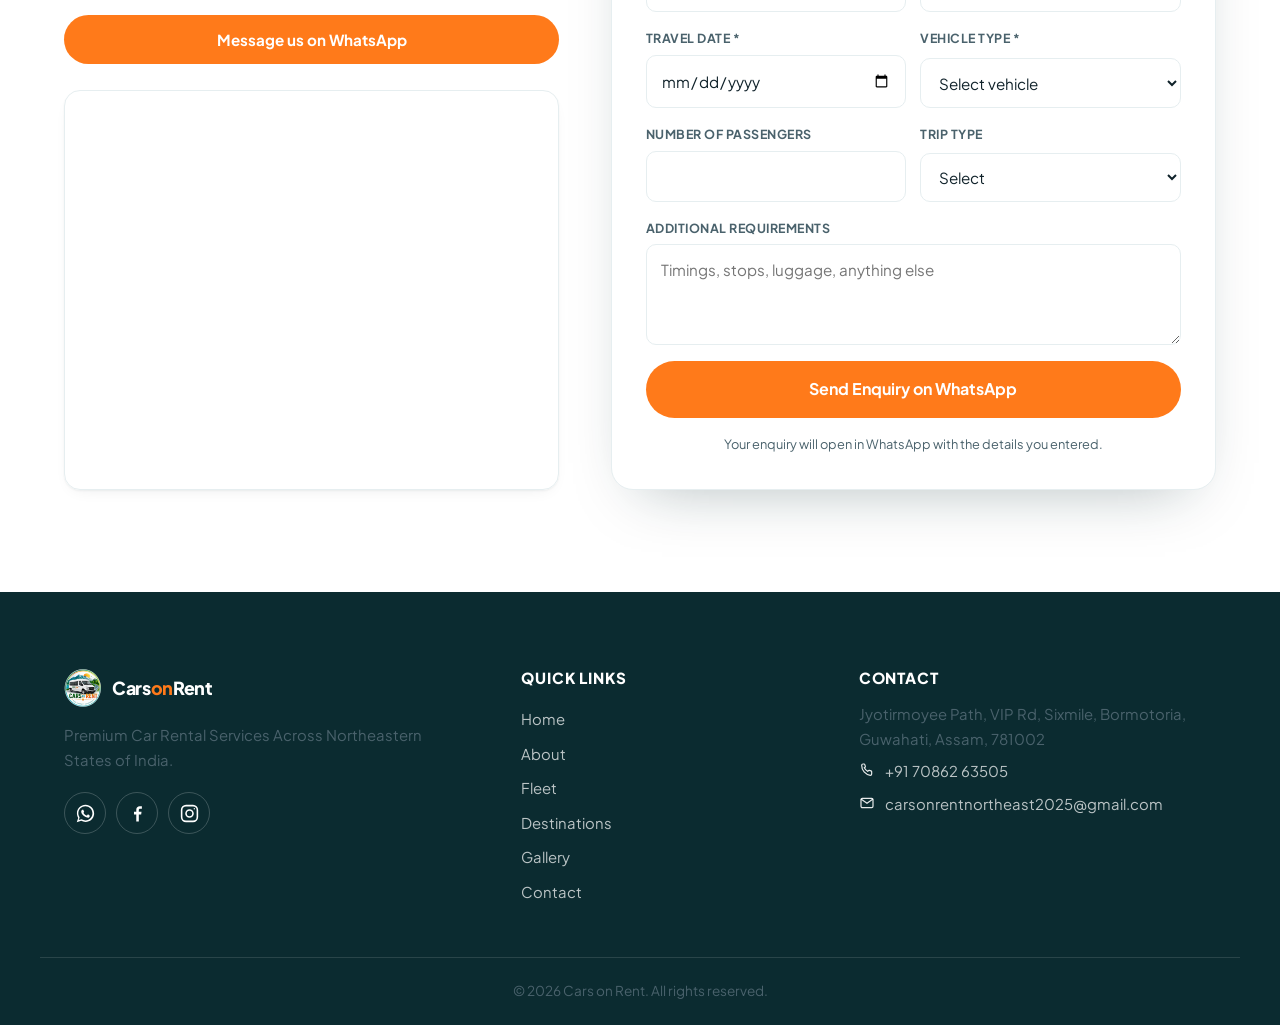
==== commit dc6e0e5b: "Add social media links to footer with hover effects" ====
--- a/index.html
+++ b/index.html
@@ -432,7 +432,17 @@
         <span class="brand__text">Cars<span>on</span>Rent</span>
       </span>
       <p>Premium Car Rental Services Across Northeastern States of India.</p>
-      <a class="btn btn--accent js-wa" data-wa-context="footer" href="#">WhatsApp Us</a>
+      <div class="footer__socials" aria-label="Social media links">
+        <a class="footer__social footer__social--wa js-wa" data-wa-context="footer" href="#" aria-label="Chat with Cars on Rent on WhatsApp" data-tip="WhatsApp">
+          <svg viewBox="0 0 24 24" fill="currentColor" aria-hidden="true"><path d="M12.04 2C6.6 2 2.2 6.4 2.2 11.84c0 1.9.53 3.68 1.46 5.2L2 22l5.1-1.6a9.9 9.9 0 0 0 4.94 1.3c5.44 0 9.84-4.4 9.84-9.84C21.88 6.4 17.48 2 12.04 2Zm0 17.9c-1.6 0-3.1-.44-4.4-1.24l-.32-.2-3.02.95.96-2.94-.2-.33a8.02 8.02 0 0 1-1.24-4.3c0-4.44 3.6-8.05 8.06-8.05 4.45 0 8.05 3.6 8.05 8.05 0 4.45-3.6 8.06-8.05 8.06Zm4.5-5.9c-.24-.12-1.44-.72-1.66-.8-.22-.09-.38-.13-.55.12-.16.24-.63.8-.77.96-.14.16-.28.18-.52.06a6.5 6.5 0 0 1-1.92-1.2 7.3 7.3 0 0 1-1.32-1.66c-.14-.24 0-.38.1-.52.12-.13.4-.46.5-.62.1-.16.06-.3-.02-.44-.08-.14-.55-1.34-.76-1.82-.2-.48-.4-.42-.55-.42h-.47c-.16 0-.42.06-.64.3-.22.24-.84.82-.84 2 0 1.18.86 2.32.98 2.48.12.16 1.68 2.68 4.1 3.66 2.42.98 2.42.66 2.86.62.44-.04 1.42-.58 1.62-1.14.2-.56.2-1.04.14-1.14-.06-.1-.22-.16-.46-.28Z"/></svg>
+        </a>
+        <a class="footer__social footer__social--facebook" href="https://www.facebook.com/p/Carsonrent24x7-61580021733751/" target="_blank" rel="noopener noreferrer" aria-label="Cars on Rent on Facebook" data-tip="Facebook">
+          <svg viewBox="0 0 24 24" fill="currentColor" aria-hidden="true"><path d="M13.5 21v-8h2.7l.4-3h-3.1V8.1c0-.9.3-1.6 1.7-1.6h1.8V3.8c-.3 0-1.3-.1-2.4-.1-2.4 0-4 1.5-4 4.1V10H8v3h2.6v8h2.9Z"/></svg>
+        </a>
+        <a class="footer__social footer__social--instagram" href="https://www.instagram.com/carsonrentnortheast/" target="_blank" rel="noopener noreferrer" aria-label="Cars on Rent on Instagram" data-tip="Instagram">
+          <svg viewBox="0 0 24 24" fill="none" stroke="currentColor" stroke-width="1.8" aria-hidden="true"><rect x="3" y="3" width="18" height="18" rx="5"/><circle cx="12" cy="12" r="4"/><circle cx="17.5" cy="6.5" r=".8" fill="currentColor" stroke="none"/></svg>
+        </a>
+      </div>
     </div>
     <nav class="footer__col" aria-label="Quick links">
       <h3>Quick Links</h3>
--- a/css/style.css
+++ b/css/style.css
@@ -805,7 +805,22 @@
 .footer p, .footer a { color: rgba(255, 255, 255, .72); font-size: .93rem; }
 .footer__brand .brand { color: #fff; margin-bottom: 16px; }
 .footer__brand p { max-width: 34ch; }
-.footer__brand .btn { margin-top: 20px; color: #fff; }
+.footer__socials { display: flex; gap: 10px; margin-top: 20px; }
+.footer__social {
+  display: grid;
+  place-items: center;
+  width: 42px;
+  height: 42px;
+  border: 1px solid rgba(255, 255, 255, .2);
+  border-radius: 50%;
+  color: #fff !important;
+  transition: transform .3s var(--ease), background-color .25s, border-color .25s;
+}
+.footer__social:hover { transform: translateY(-2px); border-color: transparent; }
+.footer__social--wa:hover { background: #25d366; }
+.footer__social--facebook:hover { background: #1877f2; }
+.footer__social--instagram:hover { background: #e4405f; }
+.footer__social svg { width: 21px; height: 21px; }
 .footer__col h3 { color: #fff; font-size: .95rem; letter-spacing: .06em; text-transform: uppercase; margin-bottom: 16px; }
 .footer__col a { display: block; padding: 5px 0; transition: color .25s, transform .25s; }
 .footer__col a:hover { color: var(--green); }
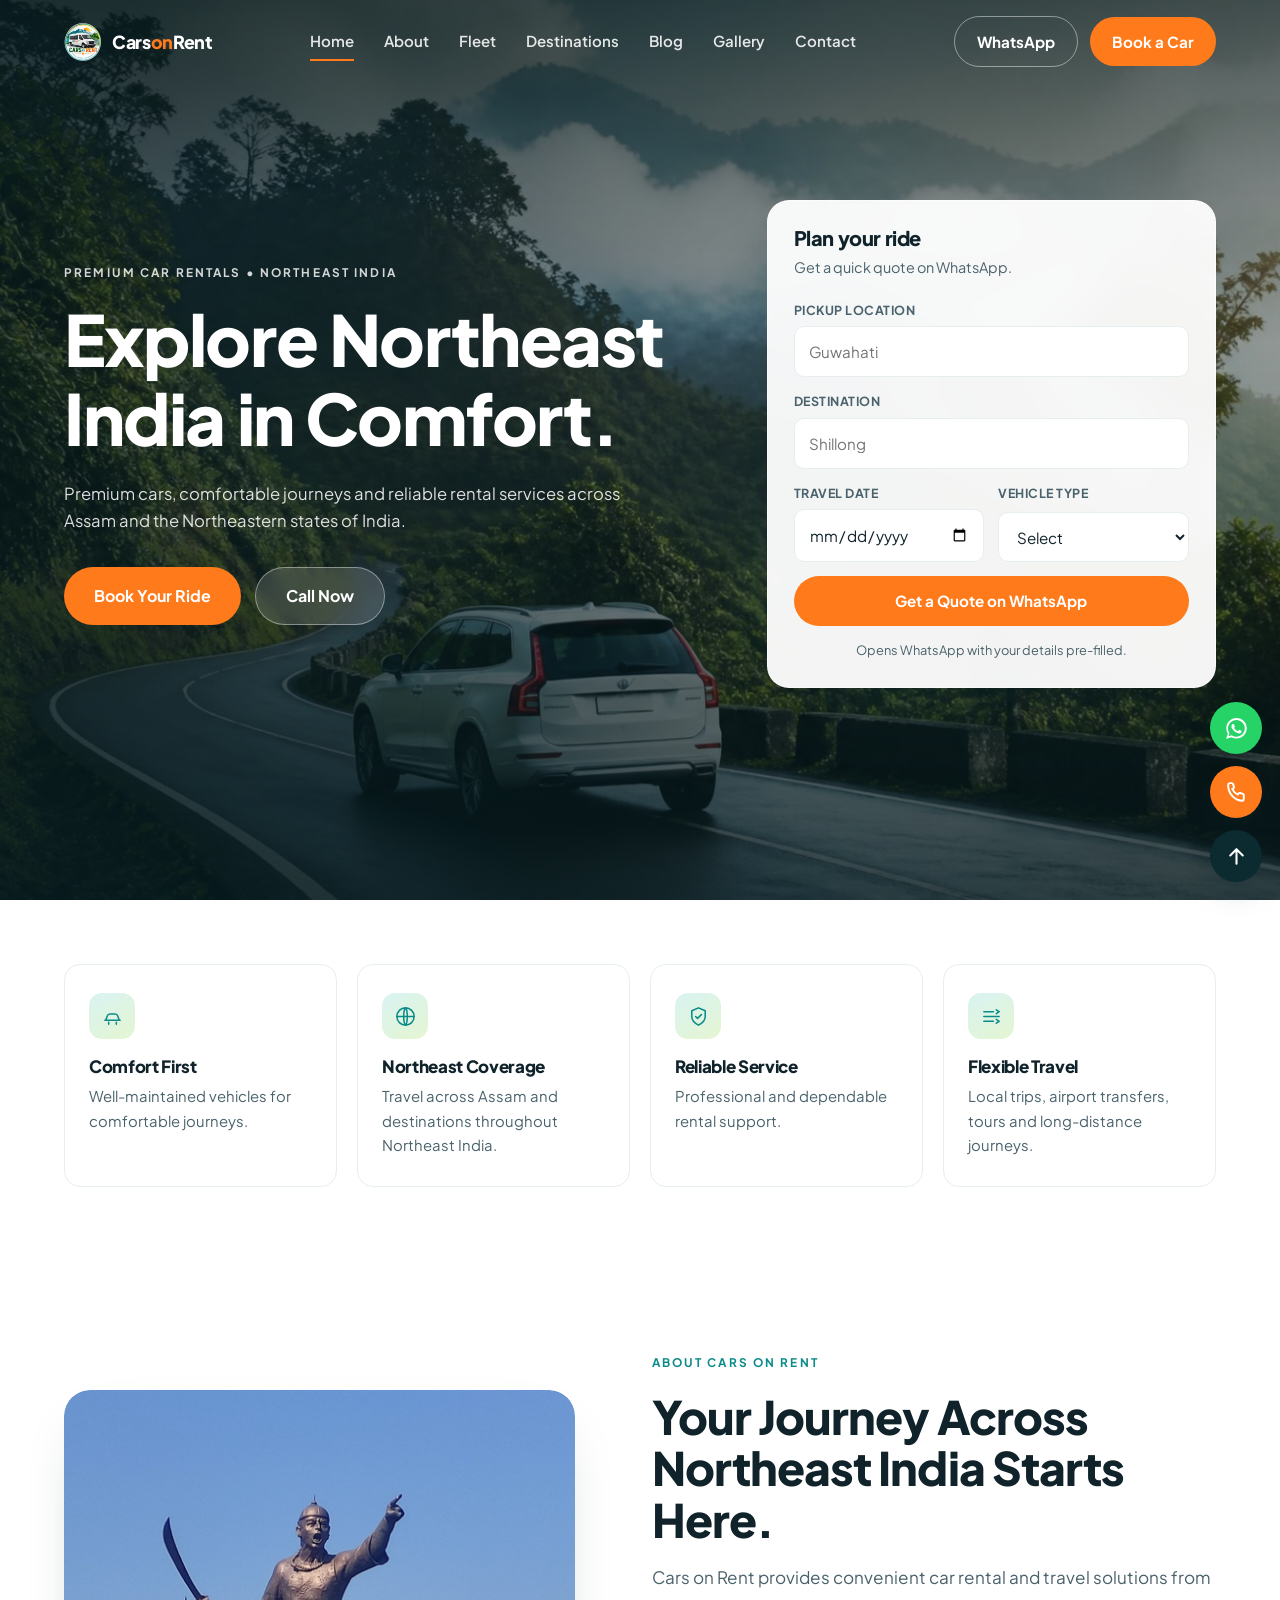
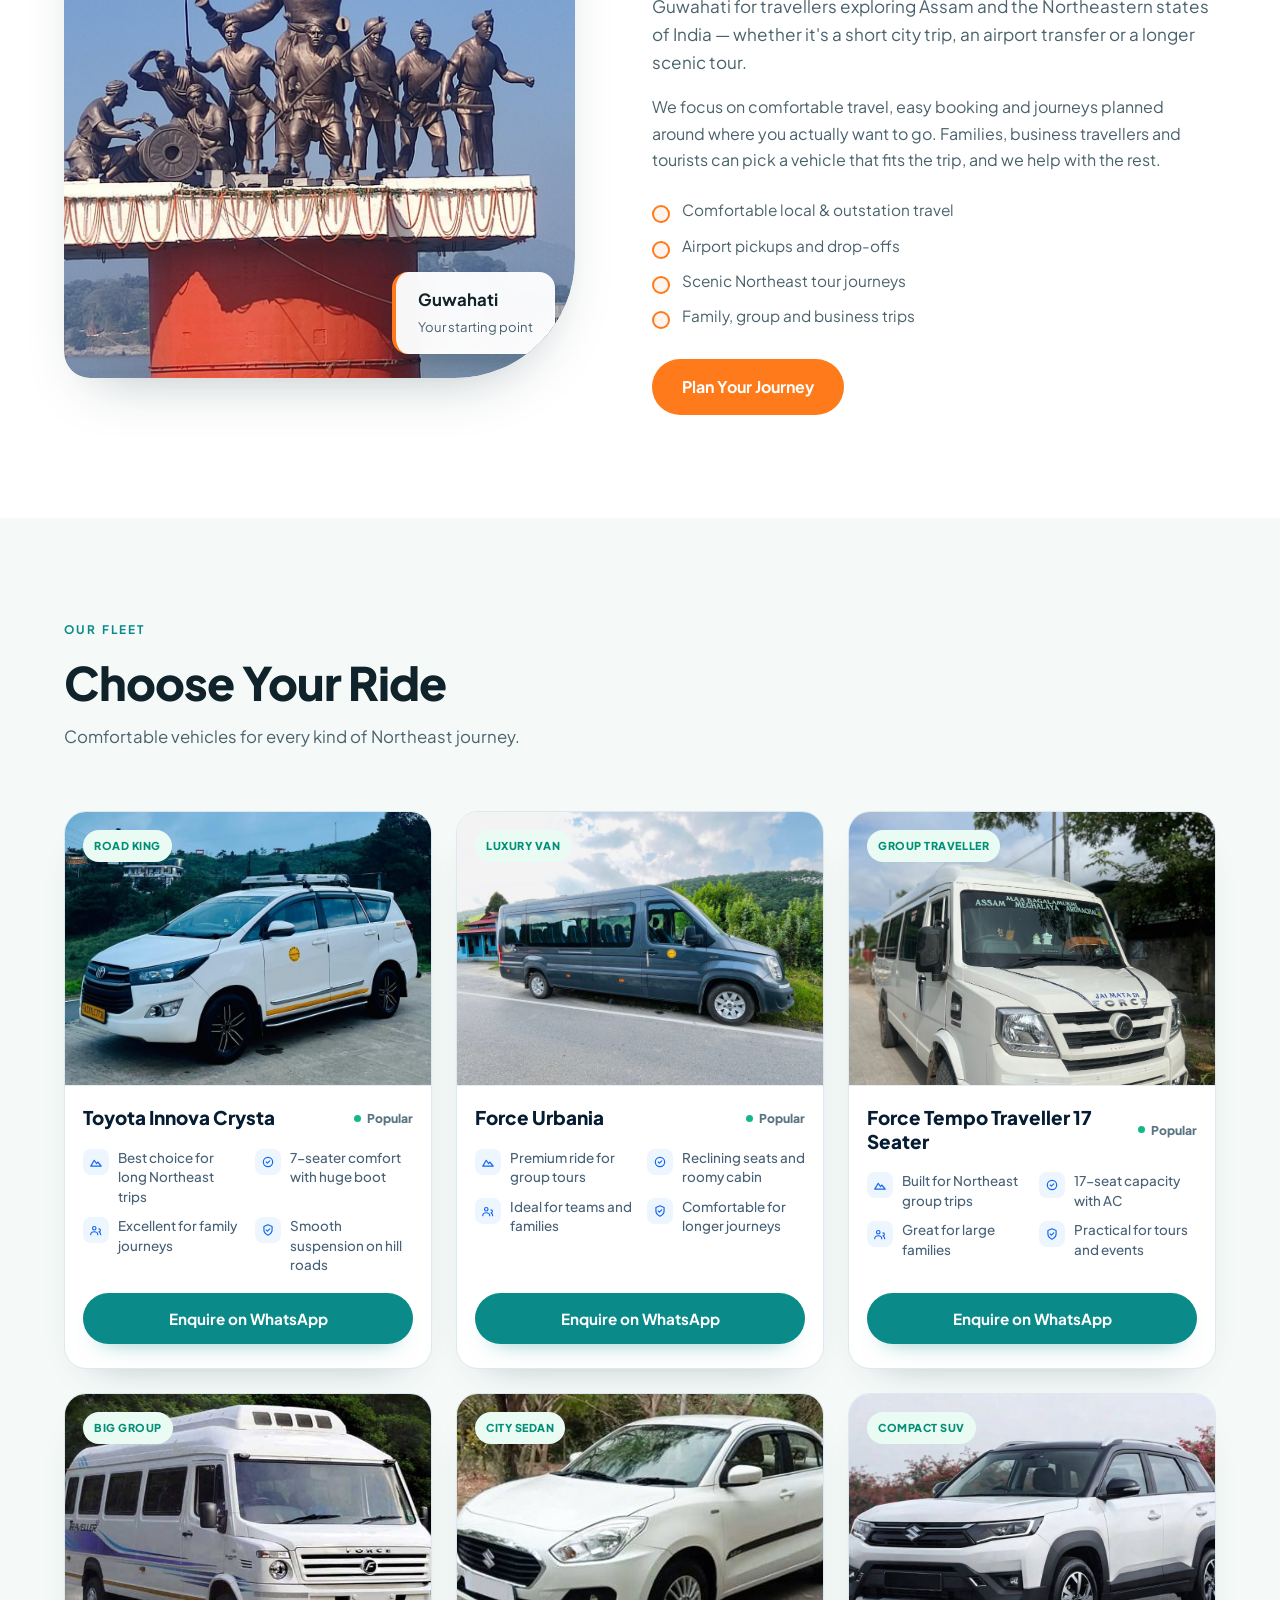
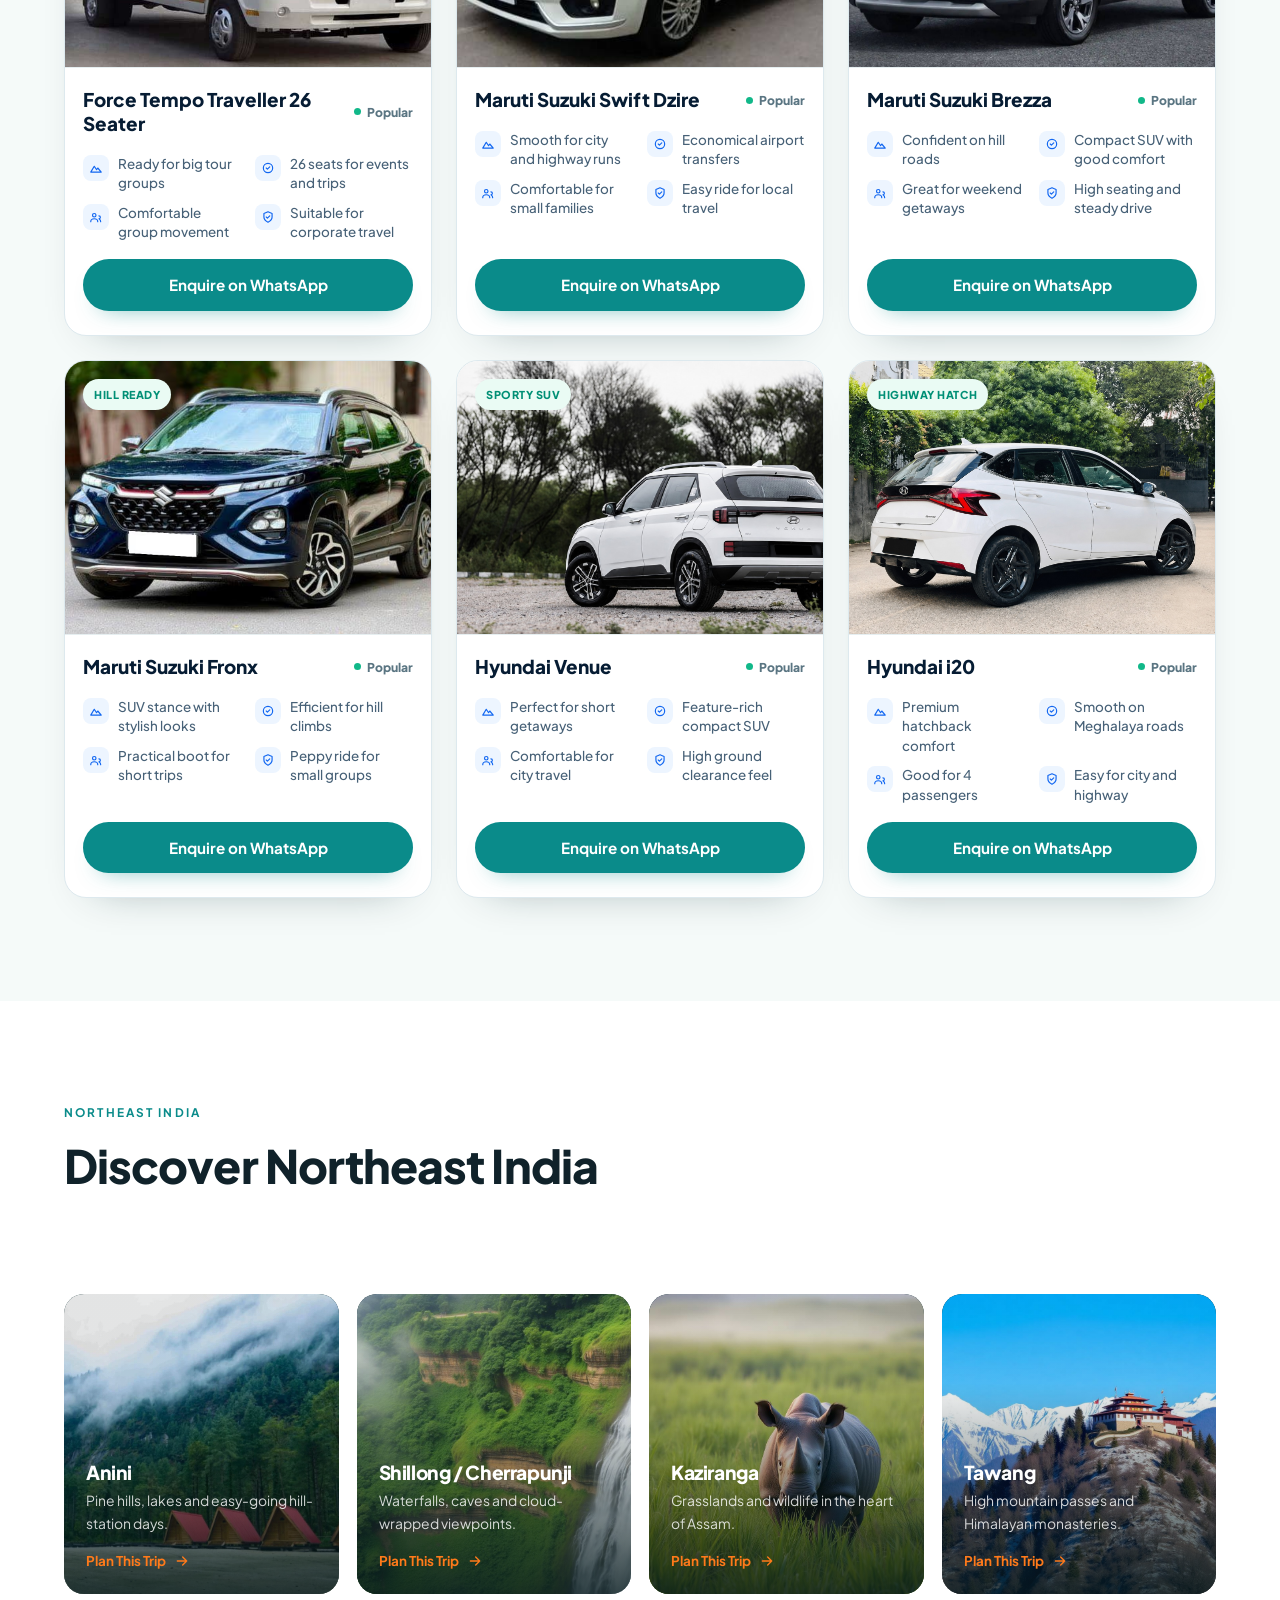
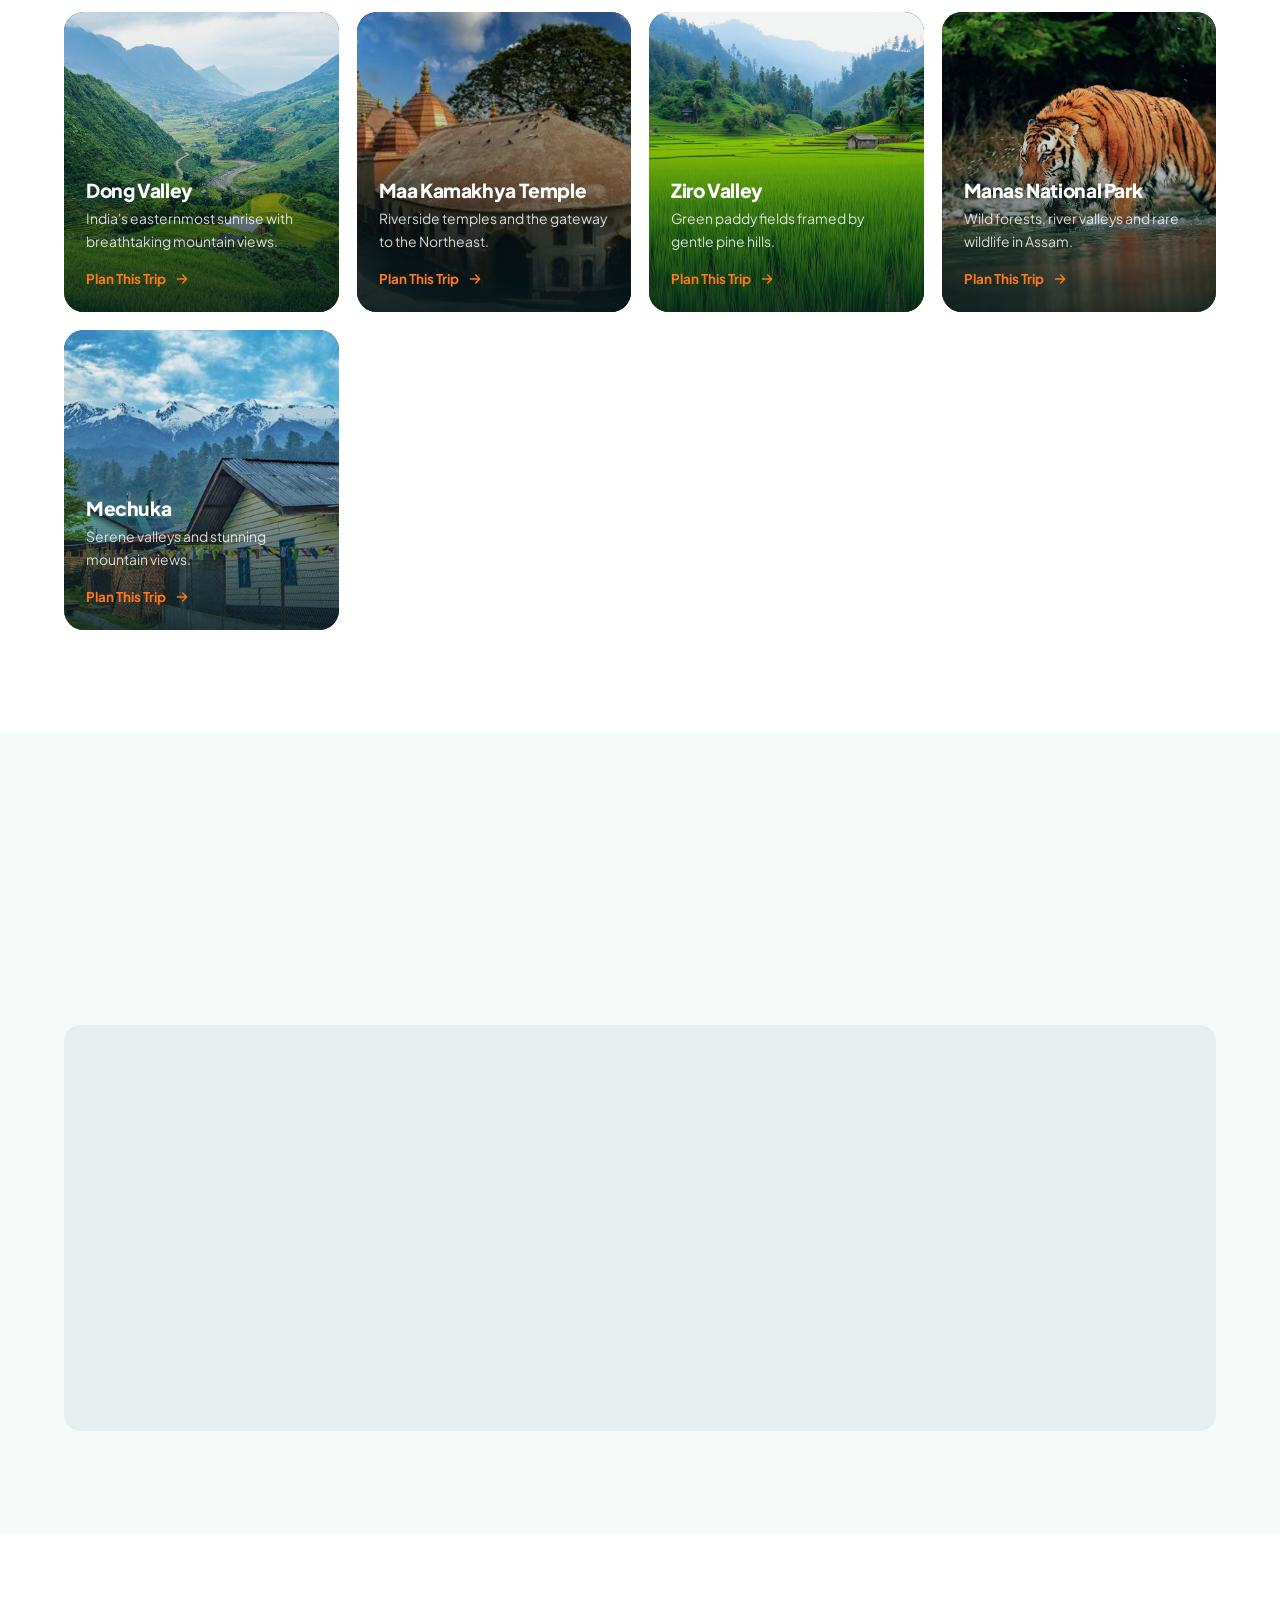
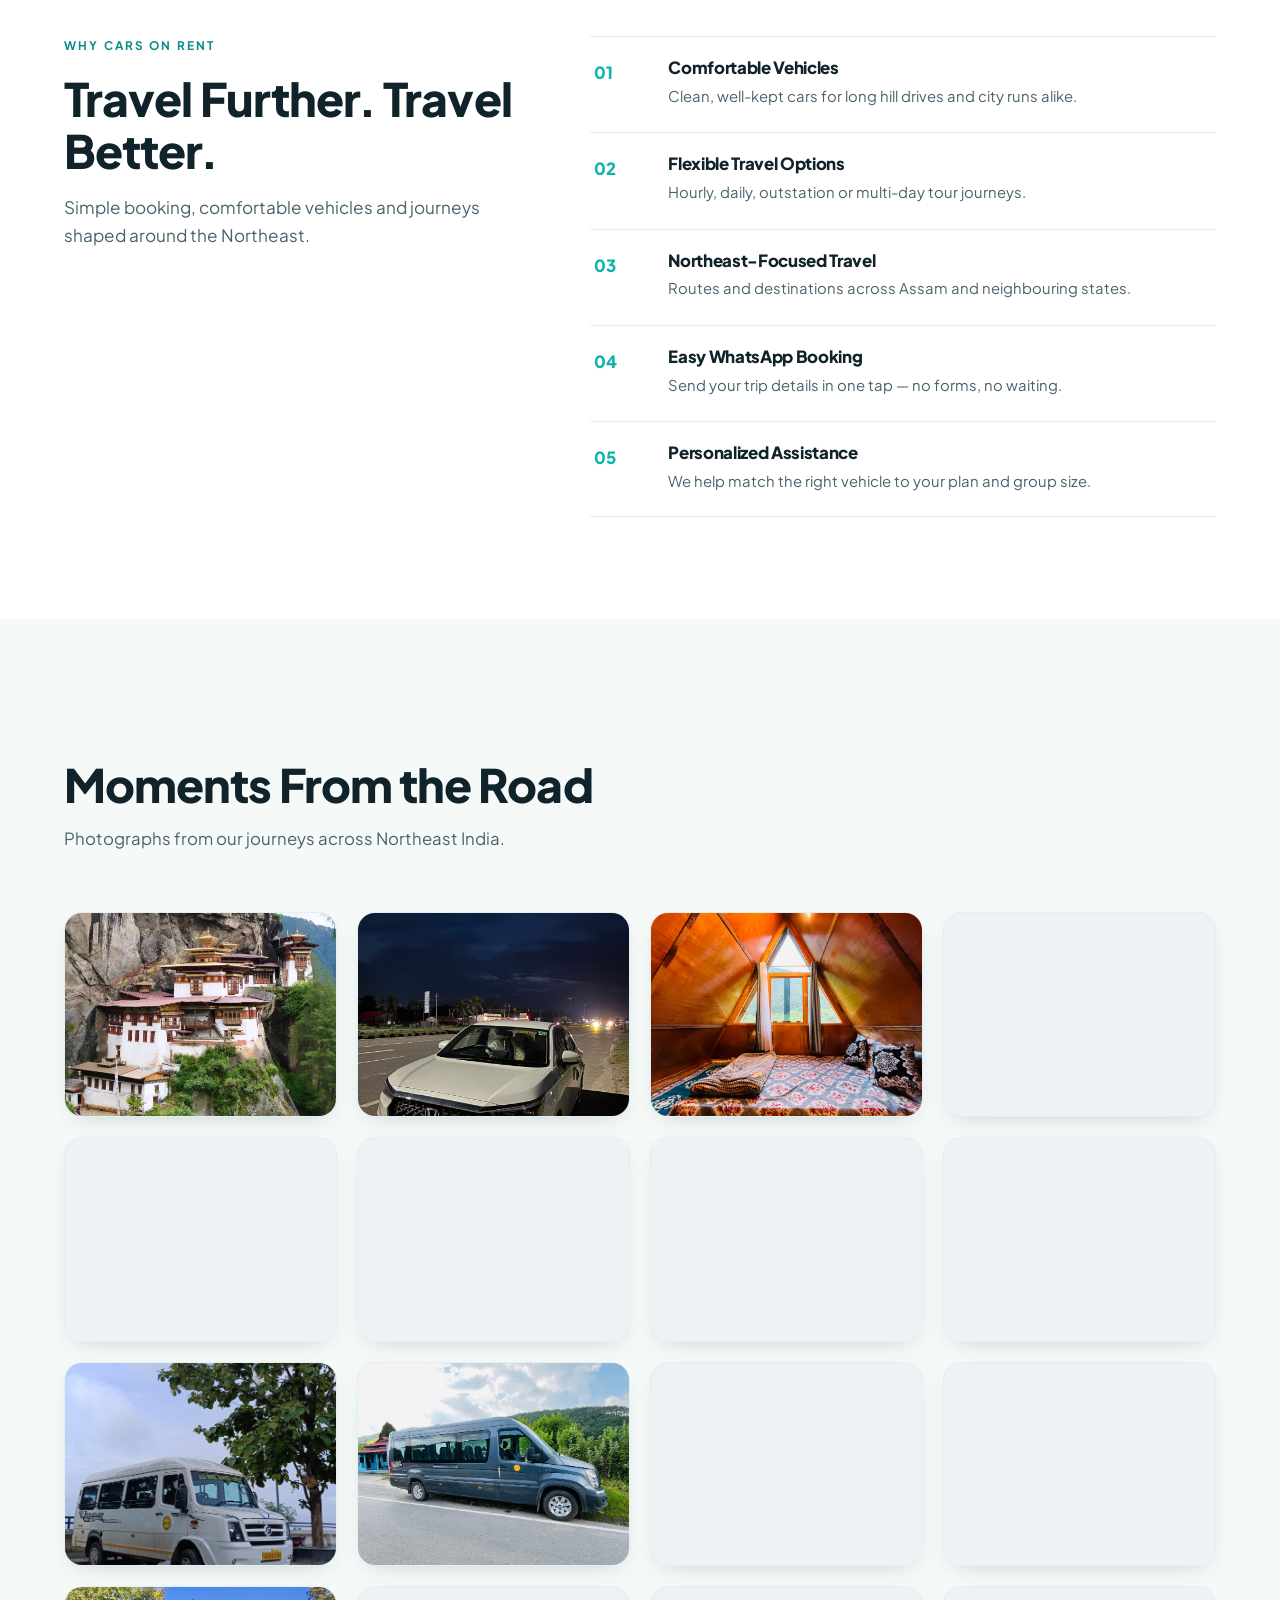
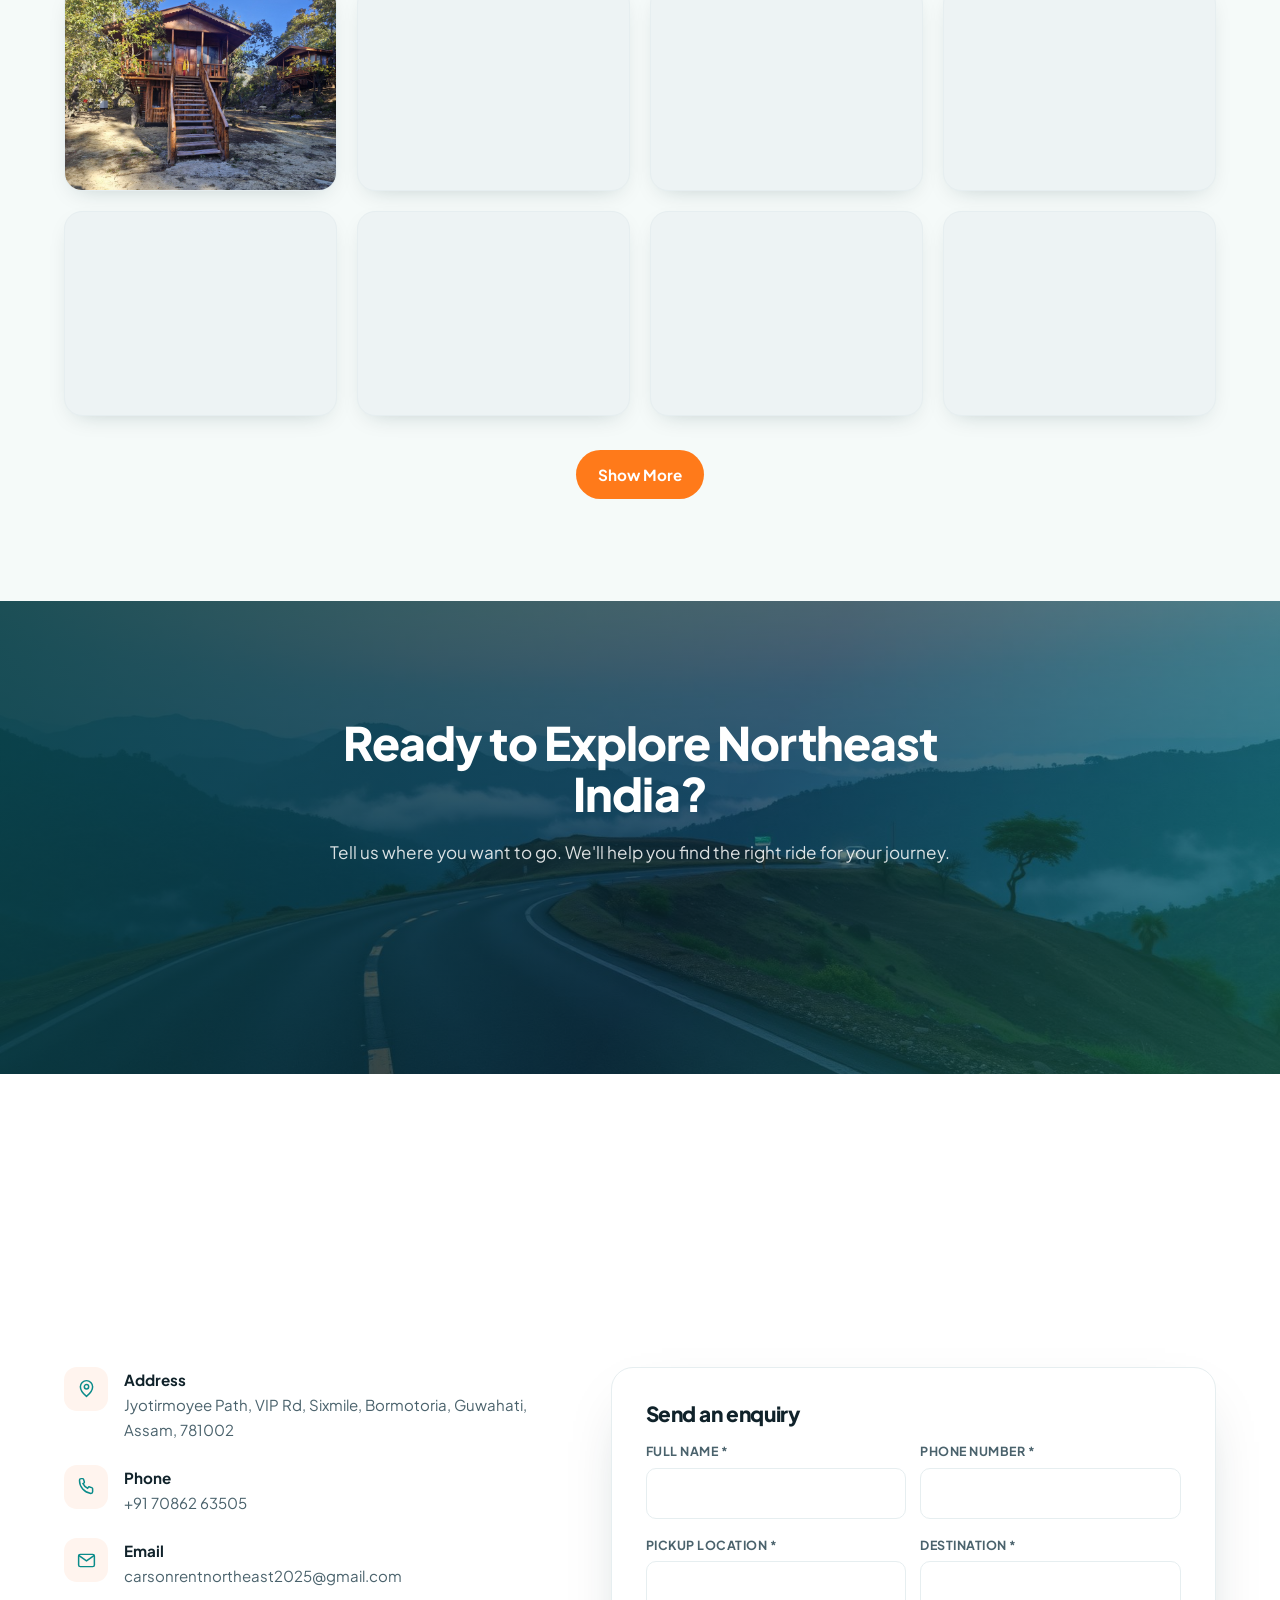
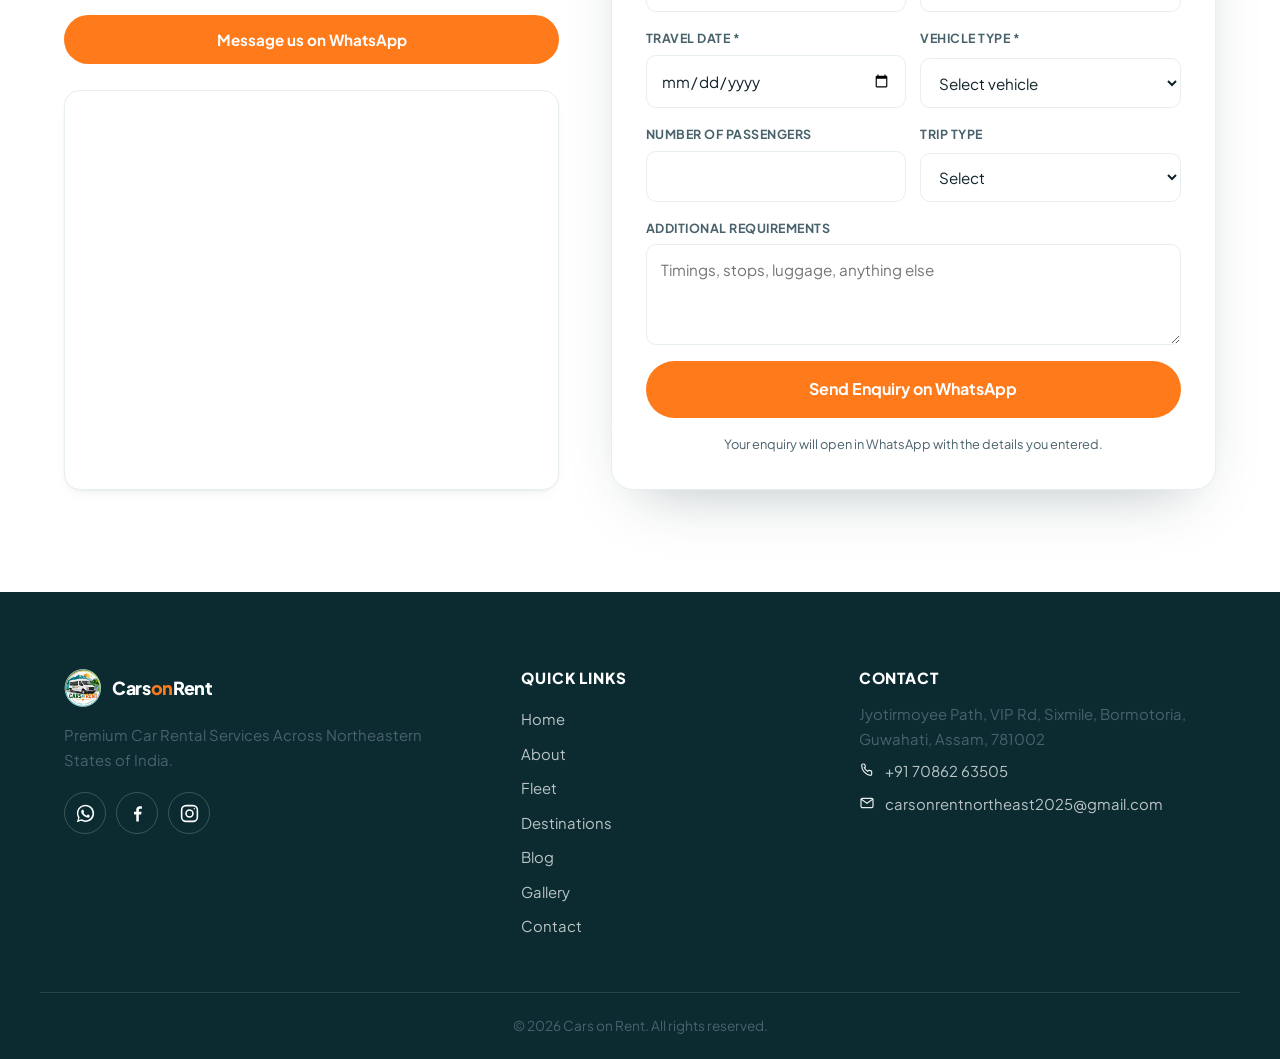
==== commit e4b077c0: "Add blog functionality with dynamic loading and admin configuration - Introduced a new blog page (bl" ====
--- a/index.html
+++ b/index.html
@@ -31,6 +31,7 @@
 <link rel="preconnect" href="https://fonts.gstatic.com" crossorigin />
 <link href="https://fonts.googleapis.com/css2?family=Plus+Jakarta+Sans:wght@400;500;600;700;800&display=swap" rel="stylesheet" />
 <link rel="stylesheet" href="css/style.css" />
+<script src="https://identity.netlify.com/v1/netlify-identity-widget.js"></script>
 
 <!-- Structured Data / JSON-LD -->
 <script type="application/ld+json">
@@ -88,6 +89,7 @@
       <a href="#about" class="nav__link">About</a>
       <a href="#fleet" class="nav__link">Fleet</a>
       <a href="#destinations" class="nav__link">Destinations</a>
+      <a href="blog.html" class="nav__link">Blog</a>
       <a href="#gallery" class="nav__link">Gallery</a>
       <a href="#contact" class="nav__link">Contact</a>
       <div class="nav__mobile-cta">
@@ -450,6 +452,7 @@
       <a href="#about">About</a>
       <a href="#fleet">Fleet</a>
       <a href="#destinations">Destinations</a>
+      <a href="blog.html">Blog</a>
       <a href="#gallery">Gallery</a>
       <a href="#contact">Contact</a>
     </nav>
@@ -495,6 +498,15 @@
 
 <div class="toast" id="toast" role="status" aria-live="polite"></div>
 
+<script>
+  if (window.netlifyIdentity) {
+    window.netlifyIdentity.on("init", user => {
+      if (!user) {
+        window.netlifyIdentity.on("login", () => { document.location.href = "/admin/index.html"; });
+      }
+    });
+  }
+</script>
 <script src="js/script.js" defer></script>
 </body>
 </html>
--- a/css/style.css
+++ b/css/style.css
@@ -1094,8 +1094,271 @@
     flex-basis: calc(100vw - 36px);
   }
   .vcard__media { aspect-ratio: 4 / 3; }
-  .vcard__tag {
-    top: 17px;
-    left: 16px;
-  }
-}
+}
+
+/* =========================================================
+   BLOG & ARTICLE PAGES
+   ========================================================= */
+.blog-grid {
+  display: grid;
+  grid-template-columns: repeat(auto-fill, minmax(320px, 1fr));
+  gap: 32px;
+}
+
+.blog-card {
+  background: var(--white);
+  border-radius: var(--radius);
+  border: 1px solid var(--line);
+  overflow: hidden;
+  box-shadow: var(--shadow-sm);
+  display: flex;
+  flex-direction: column;
+  transition: transform .3s var(--ease), box-shadow .3s var(--ease);
+}
+
+.blog-card:hover {
+  transform: translateY(-4px);
+  box-shadow: var(--shadow);
+}
+
+.blog-card__media {
+  position: relative;
+  width: 100%;
+  aspect-ratio: 16 / 9;
+  background: var(--aqua-deep);
+  overflow: hidden;
+}
+
+.blog-card__media img {
+  width: 100%;
+  height: 100%;
+  object-fit: cover;
+  transition: transform .4s var(--ease);
+}
+
+.blog-card:hover .blog-card__media img {
+  transform: scale(1.05);
+}
+
+.blog-card__body {
+  padding: 24px;
+  display: flex;
+  flex-direction: column;
+  flex-grow: 1;
+}
+
+.blog-card__date {
+  font-size: 0.8rem;
+  font-weight: 600;
+  color: var(--aqua-dark);
+  text-transform: uppercase;
+  letter-spacing: 0.08em;
+  margin-bottom: 8px;
+}
+
+.blog-card__title {
+  font-size: 1.25rem;
+  font-weight: 800;
+  color: var(--ink);
+  line-height: 1.35;
+  margin-bottom: 12px;
+}
+
+.blog-card__title a {
+  color: var(--ink);
+  transition: color 0.2s;
+}
+
+.blog-card__title a:hover {
+  color: var(--orange);
+}
+
+.blog-card__desc {
+  font-size: 0.95rem;
+  color: var(--ink-soft);
+  line-height: 1.6;
+  margin-bottom: 20px;
+  flex-grow: 1;
+}
+
+.blog-card__link {
+  display: inline-flex;
+  align-items: center;
+  gap: 6px;
+  font-weight: 700;
+  font-size: 0.9rem;
+  color: var(--orange);
+  transition: gap 0.2s;
+}
+
+.blog-card__link:hover {
+  gap: 10px;
+  color: var(--orange-dark);
+}
+
+/* Post Article Page */
+.post-page {
+  padding-top: 140px;
+  padding-bottom: 90px;
+}
+
+.post-container {
+  max-width: 800px;
+  margin: 0 auto;
+}
+
+.post-back {
+  display: inline-flex;
+  align-items: center;
+  gap: 8px;
+  font-size: 0.9rem;
+  font-weight: 700;
+  color: var(--aqua-dark);
+  margin-bottom: 24px;
+  transition: gap 0.2s;
+}
+
+.post-back:hover {
+  gap: 12px;
+  color: var(--orange);
+}
+
+.post-header {
+  margin-bottom: 32px;
+}
+
+.post-meta {
+  display: flex;
+  align-items: center;
+  gap: 16px;
+  font-size: 0.85rem;
+  font-weight: 600;
+  color: var(--aqua-dark);
+  text-transform: uppercase;
+  letter-spacing: 0.08em;
+  margin-bottom: 12px;
+}
+
+.post-title {
+  font-size: clamp(2rem, 4vw, 2.75rem);
+  font-weight: 800;
+  color: var(--ink);
+  line-height: 1.2;
+  margin-bottom: 16px;
+}
+
+.post-desc {
+  font-size: 1.15rem;
+  color: var(--ink-soft);
+  line-height: 1.6;
+  font-weight: 500;
+}
+
+.post-cover {
+  width: 100%;
+  max-height: 450px;
+  object-fit: cover;
+  border-radius: var(--radius);
+  margin-bottom: 40px;
+  box-shadow: var(--shadow-sm);
+}
+
+.post-content {
+  font-size: 1.05rem;
+  line-height: 1.8;
+  color: var(--ink);
+}
+
+.post-content h1,
+.post-content h2,
+.post-content h3,
+.post-content h4 {
+  color: var(--ink);
+  margin-top: 1.8em;
+  margin-bottom: 0.6em;
+}
+
+.post-content p {
+  margin-bottom: 1.4em;
+  color: var(--ink);
+}
+
+.post-content ul, .post-content ol {
+  margin-bottom: 1.4em;
+  padding-left: 24px;
+}
+
+.post-content li {
+  margin-bottom: 0.5em;
+}
+
+.post-content blockquote {
+  border-left: 4px solid var(--aqua);
+  background: var(--soft);
+  padding: 16px 24px;
+  margin: 24px 0;
+  border-radius: 0 var(--radius-sm) var(--radius-sm) 0;
+  font-style: italic;
+  color: var(--ink-soft);
+}
+
+.post-content img {
+  border-radius: var(--radius-sm);
+  margin: 24px 0;
+}
+
+.post-cta {
+  margin-top: 60px;
+  padding: 40px;
+  background: var(--aqua-deep);
+  border-radius: var(--radius);
+  color: var(--white);
+  text-align: center;
+}
+
+.post-cta h3 {
+  color: var(--white);
+  font-size: 1.5rem;
+  margin-bottom: 12px;
+}
+
+.post-cta p {
+  color: rgba(255, 255, 255, 0.85);
+  margin-bottom: 24px;
+}
+
+/* Page Nav Header (for pages without full dark hero image) */
+.nav.nav--page {
+  background: rgba(255, 255, 255, .96);
+  backdrop-filter: blur(12px);
+  -webkit-backdrop-filter: blur(12px);
+  border-bottom: 1px solid var(--line);
+  box-shadow: 0 10px 30px -15px rgba(11, 43, 48, .12);
+}
+
+.nav.nav--page .brand {
+  color: var(--ink);
+}
+
+.nav.nav--page .nav__link {
+  color: var(--ink-soft);
+}
+
+.nav.nav--page .nav__link.is-active {
+  color: var(--ink);
+}
+
+.nav.nav--page .btn--ghost {
+  color: var(--aqua-dark);
+  border-color: rgba(15, 179, 173, .5);
+}
+
+.nav.nav--page .burger {
+  background: var(--soft);
+}
+
+.nav.nav--page .burger span {
+  background: var(--ink);
+}
+
+
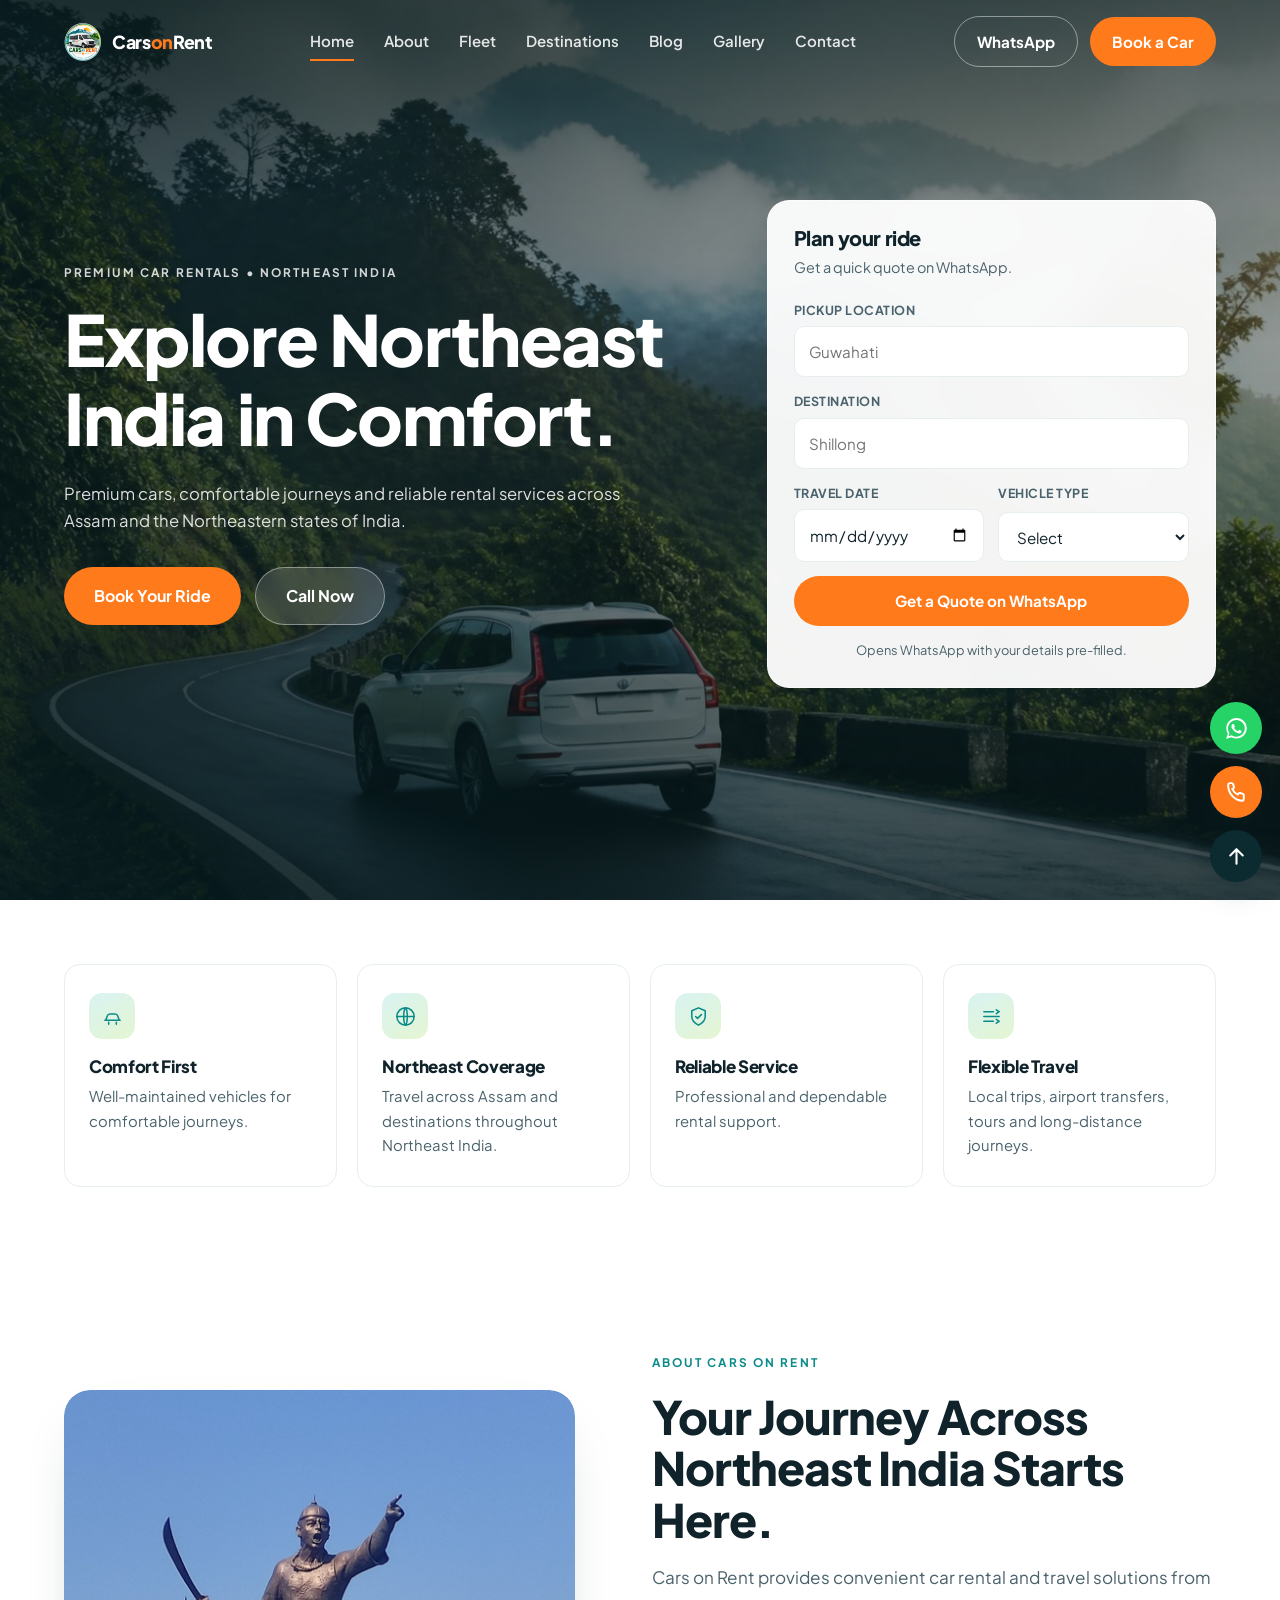
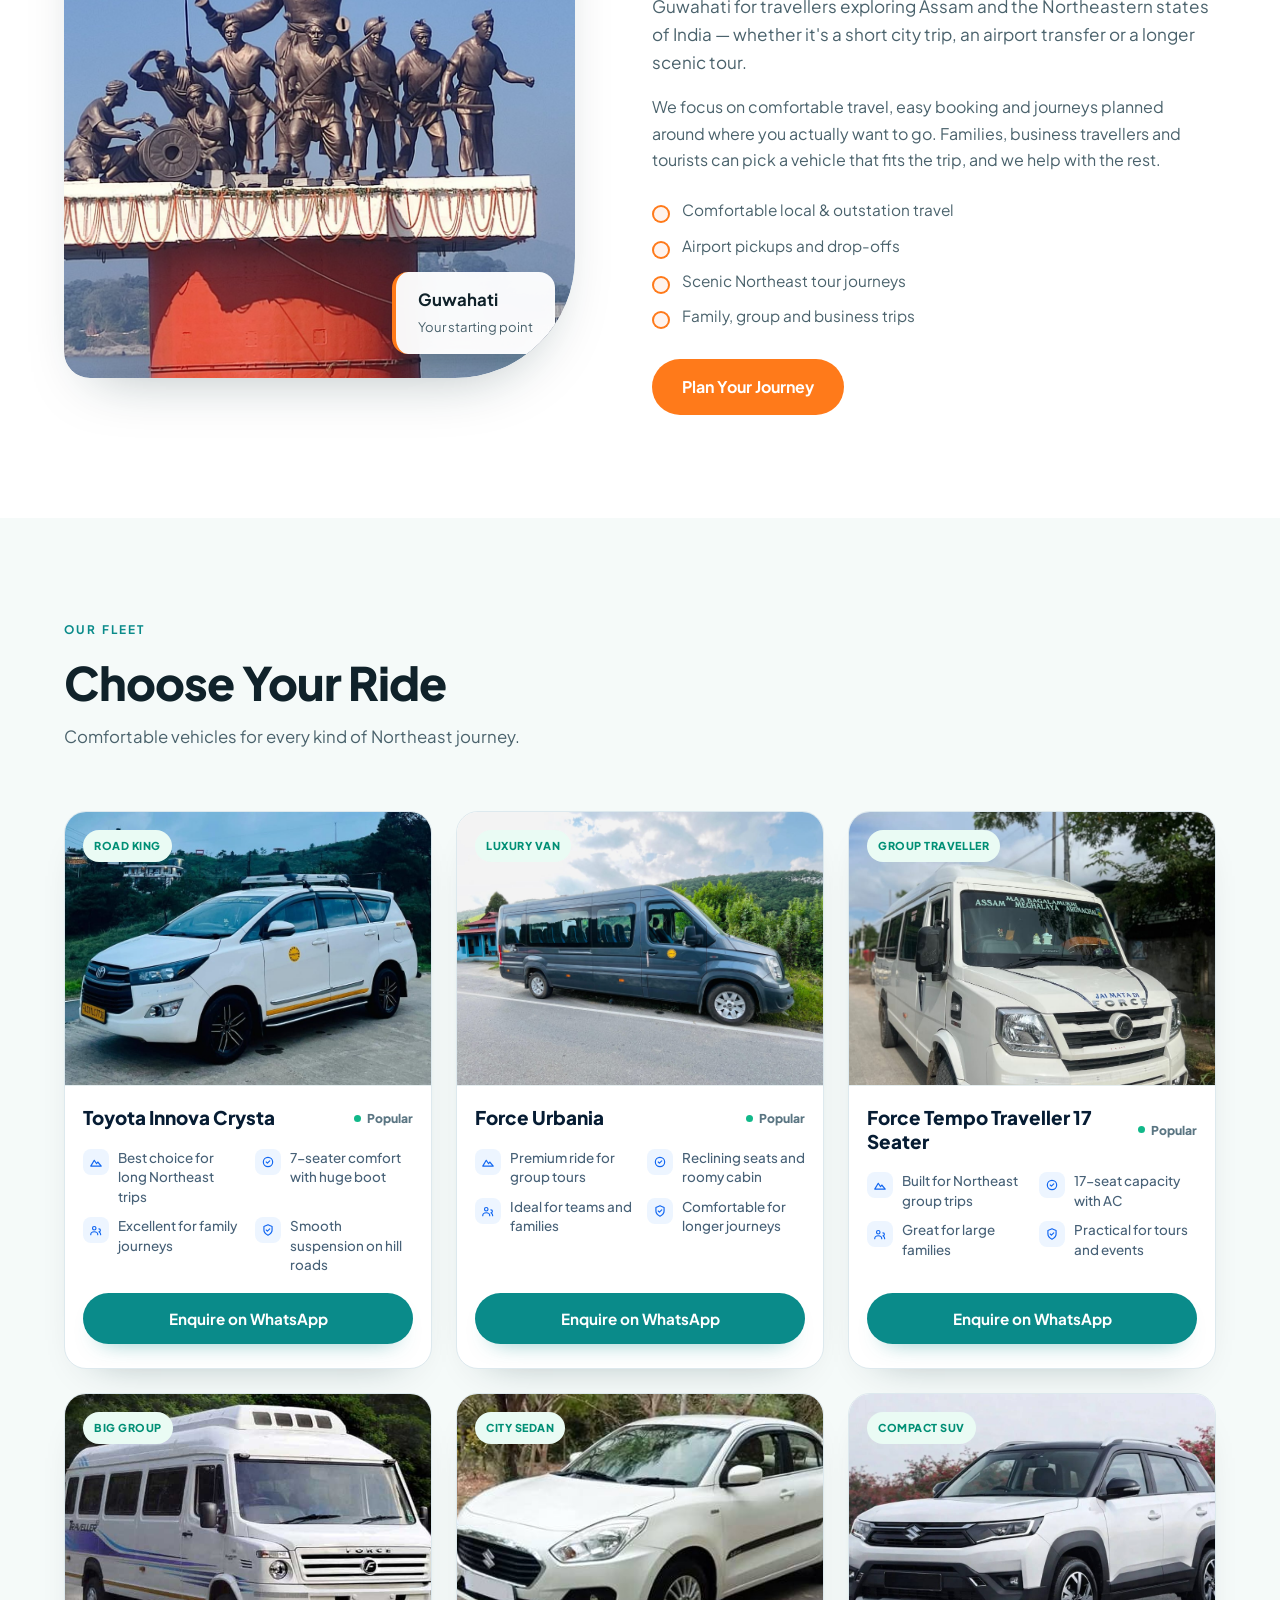
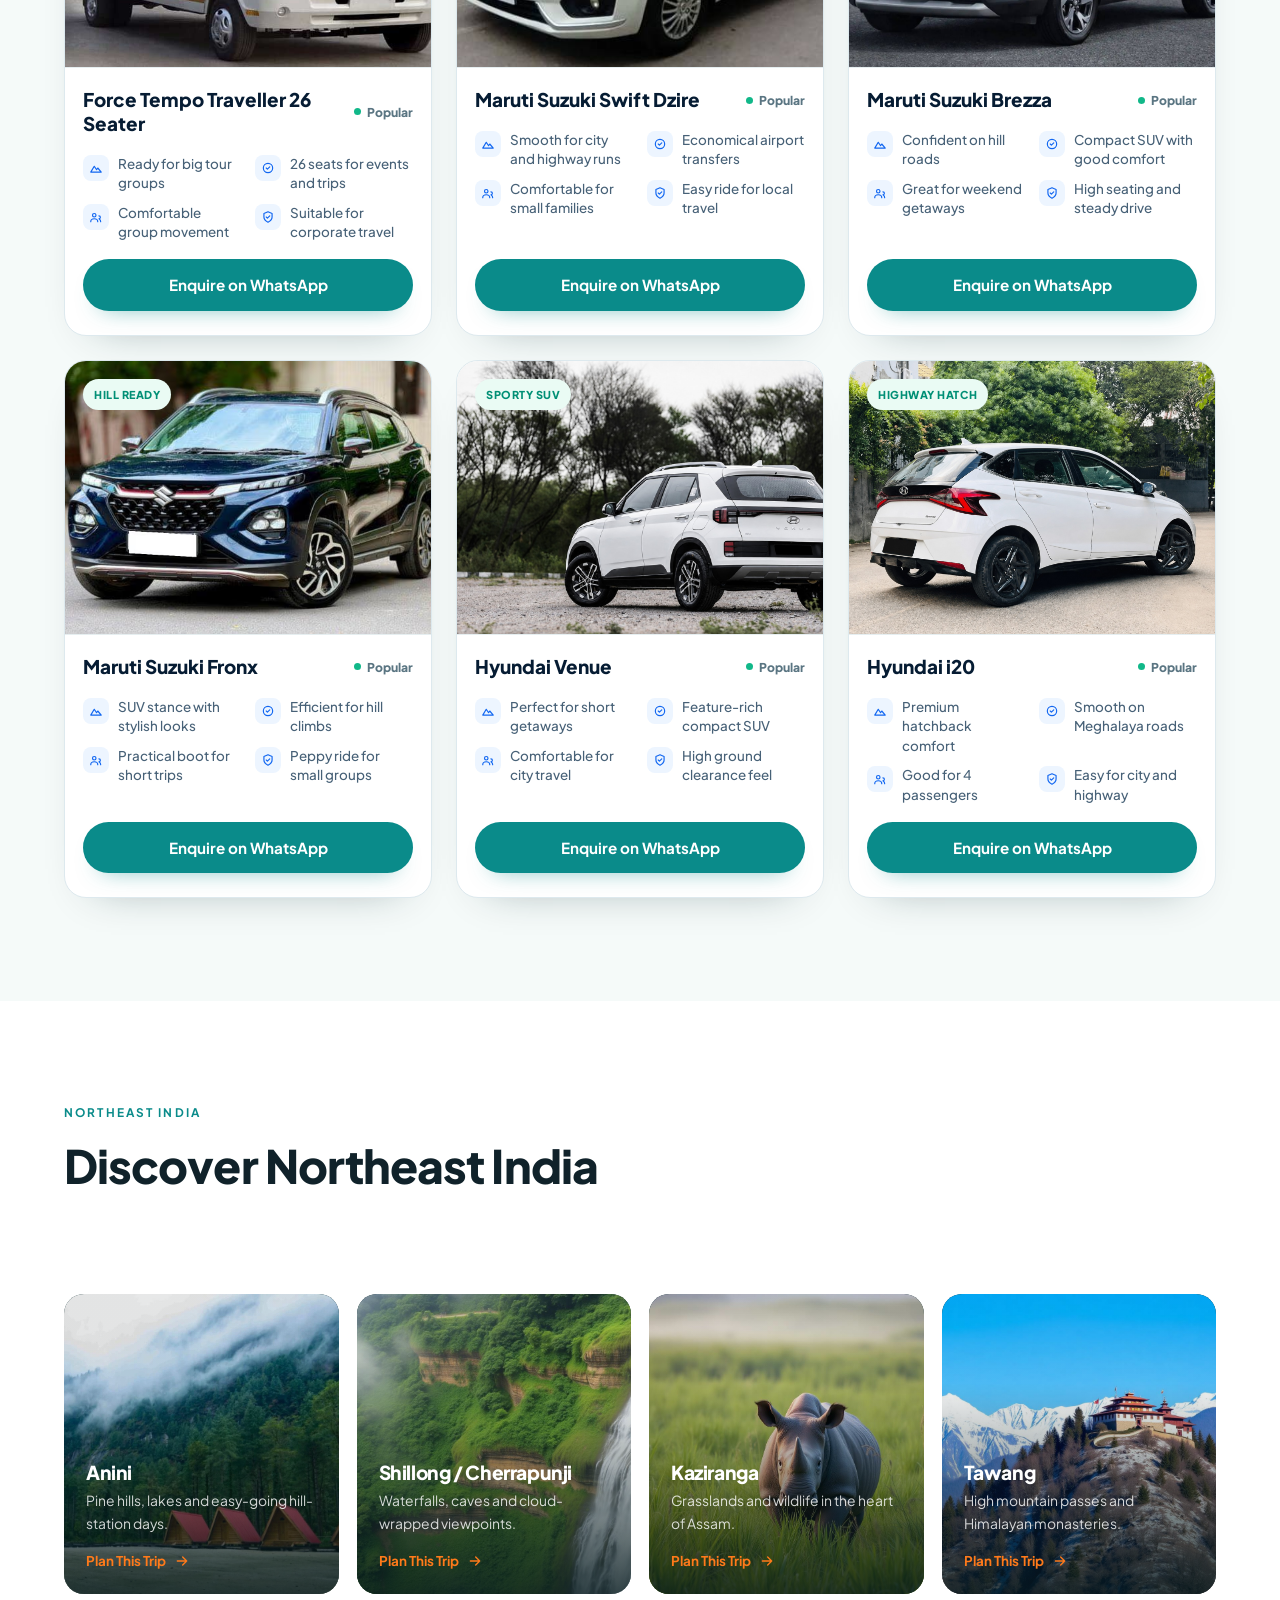
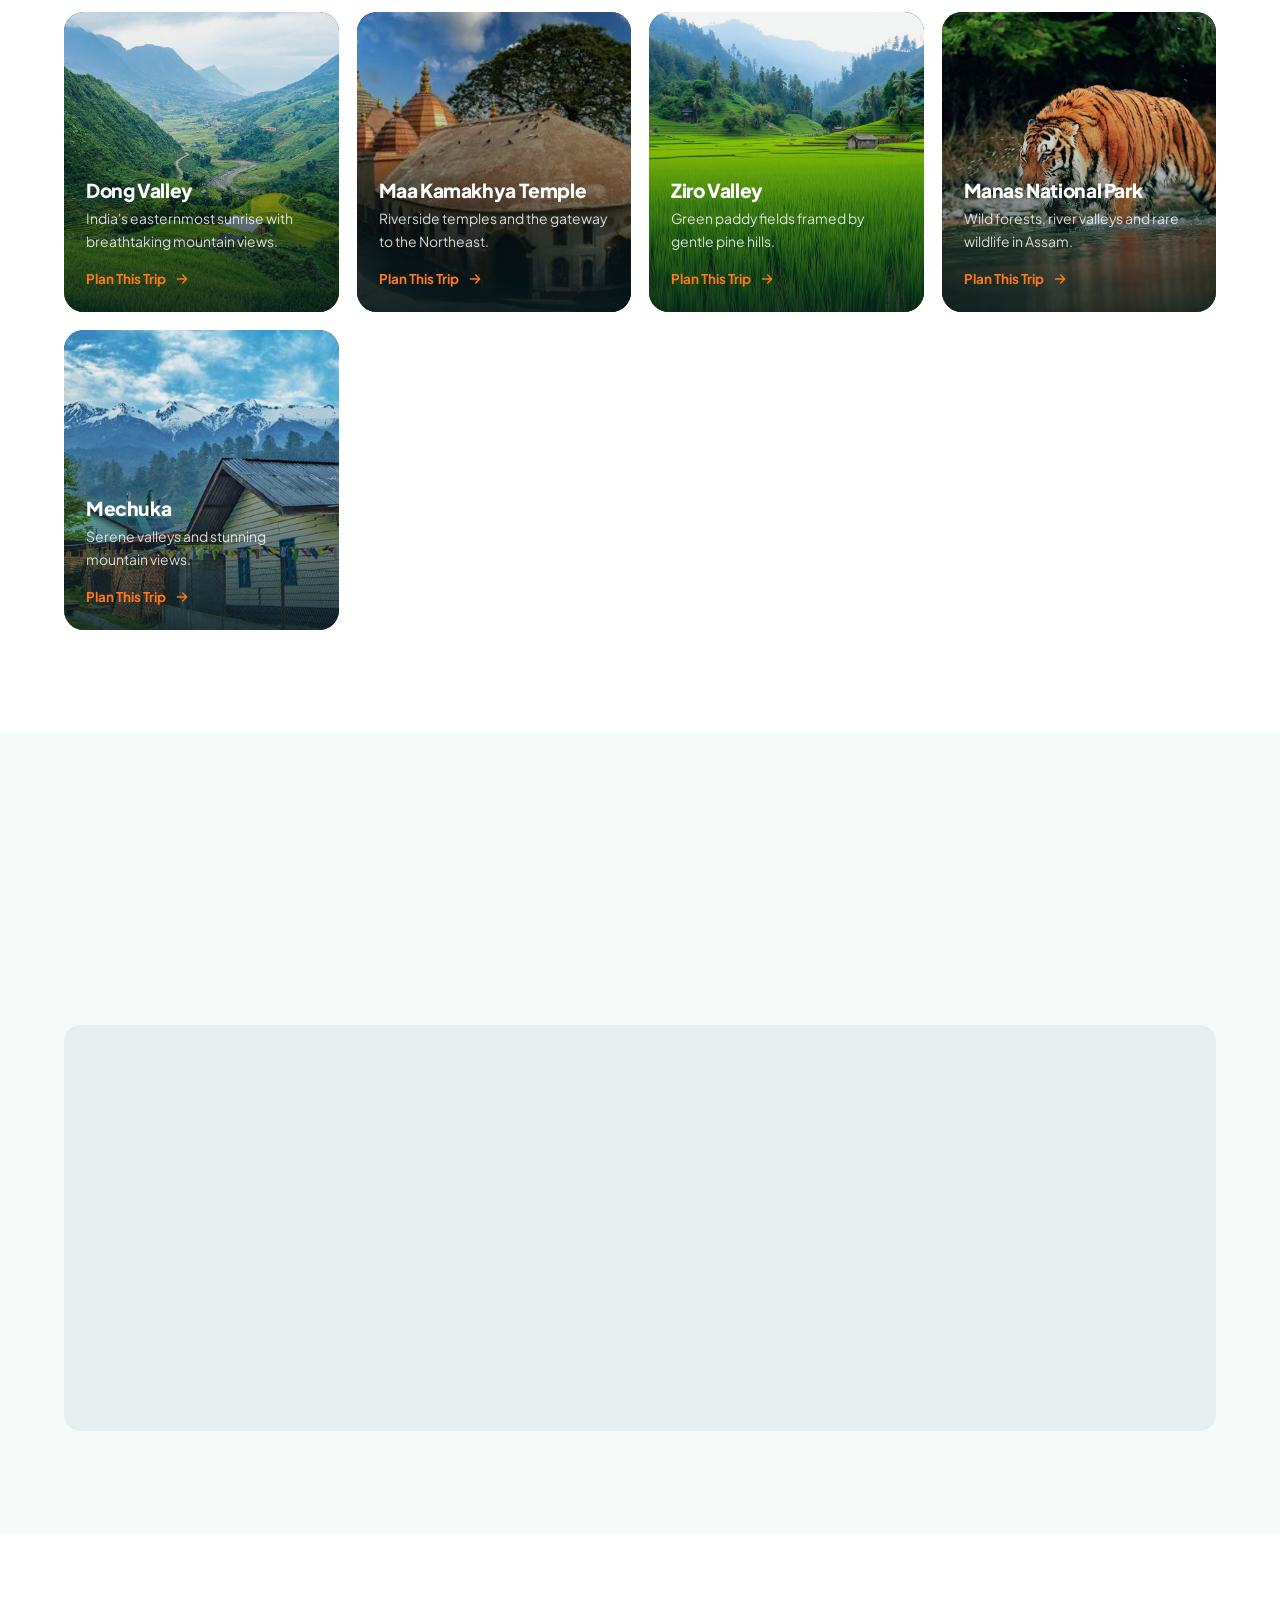
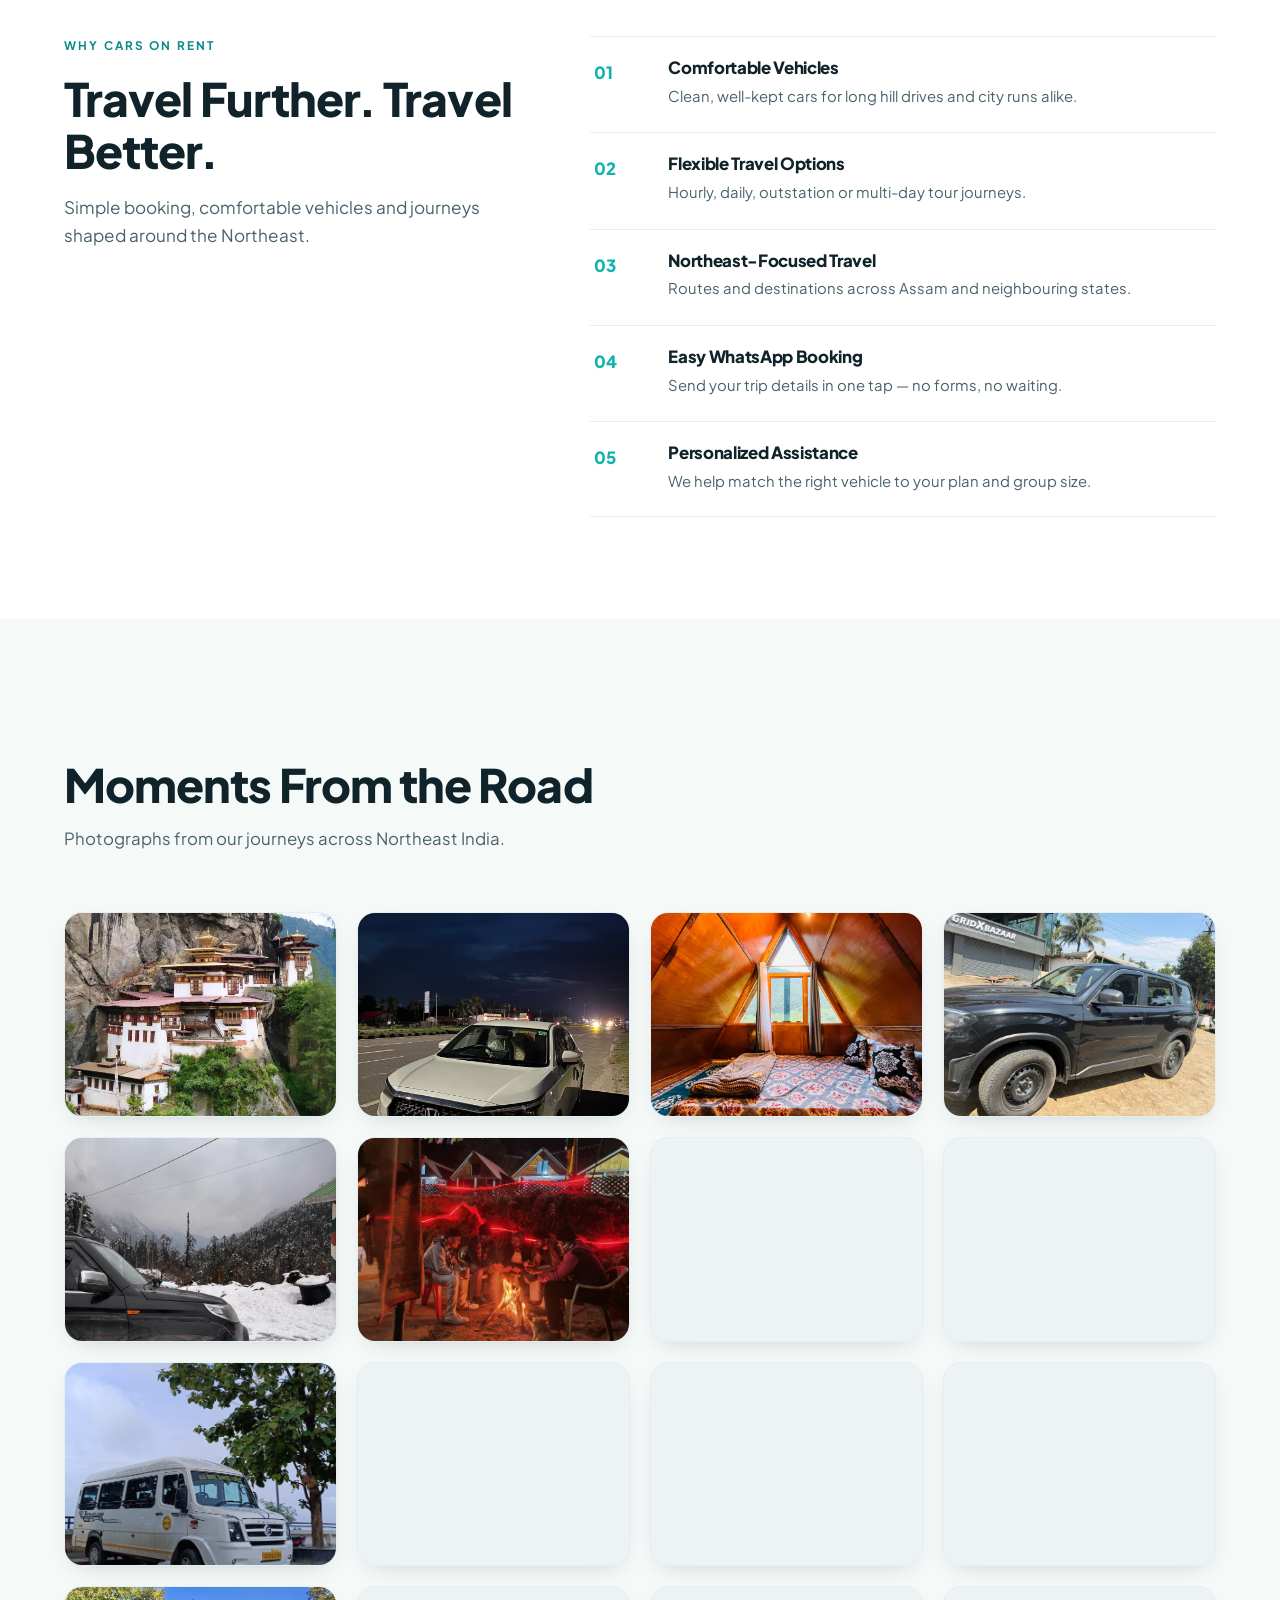
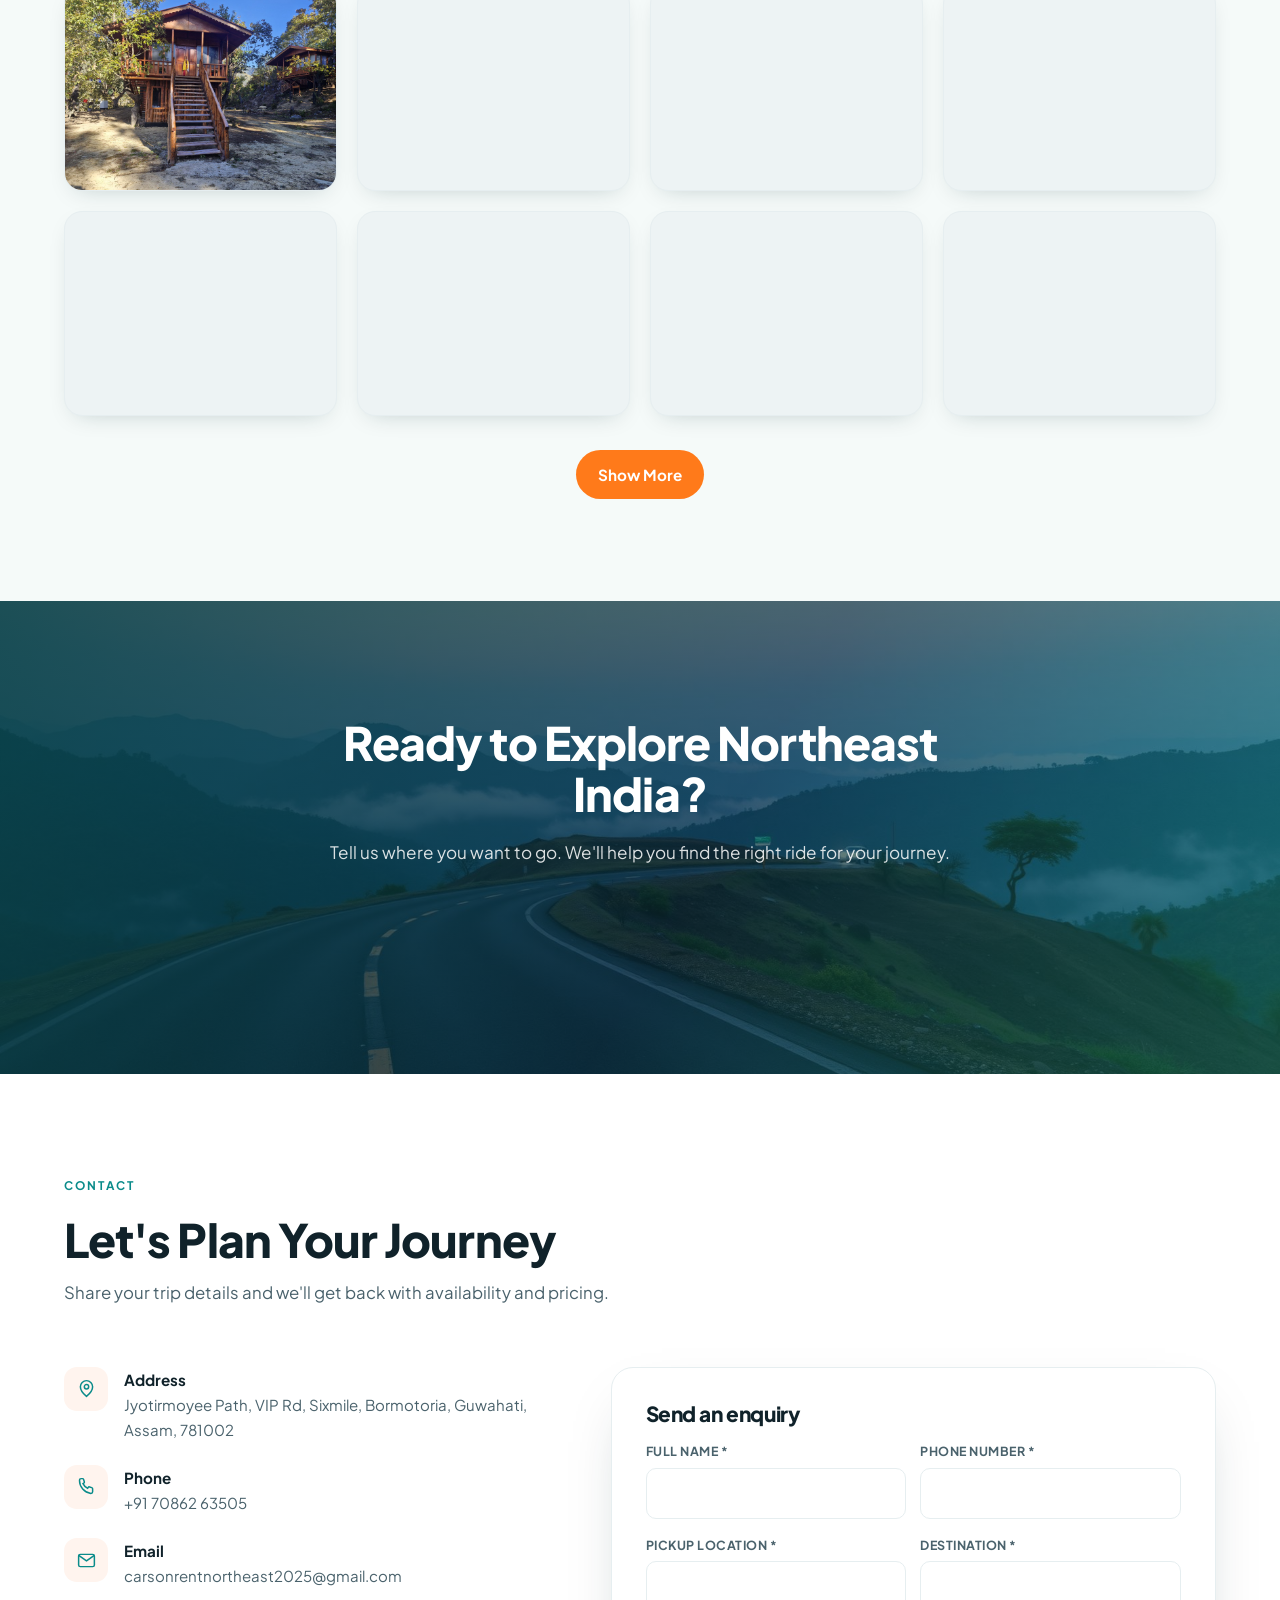
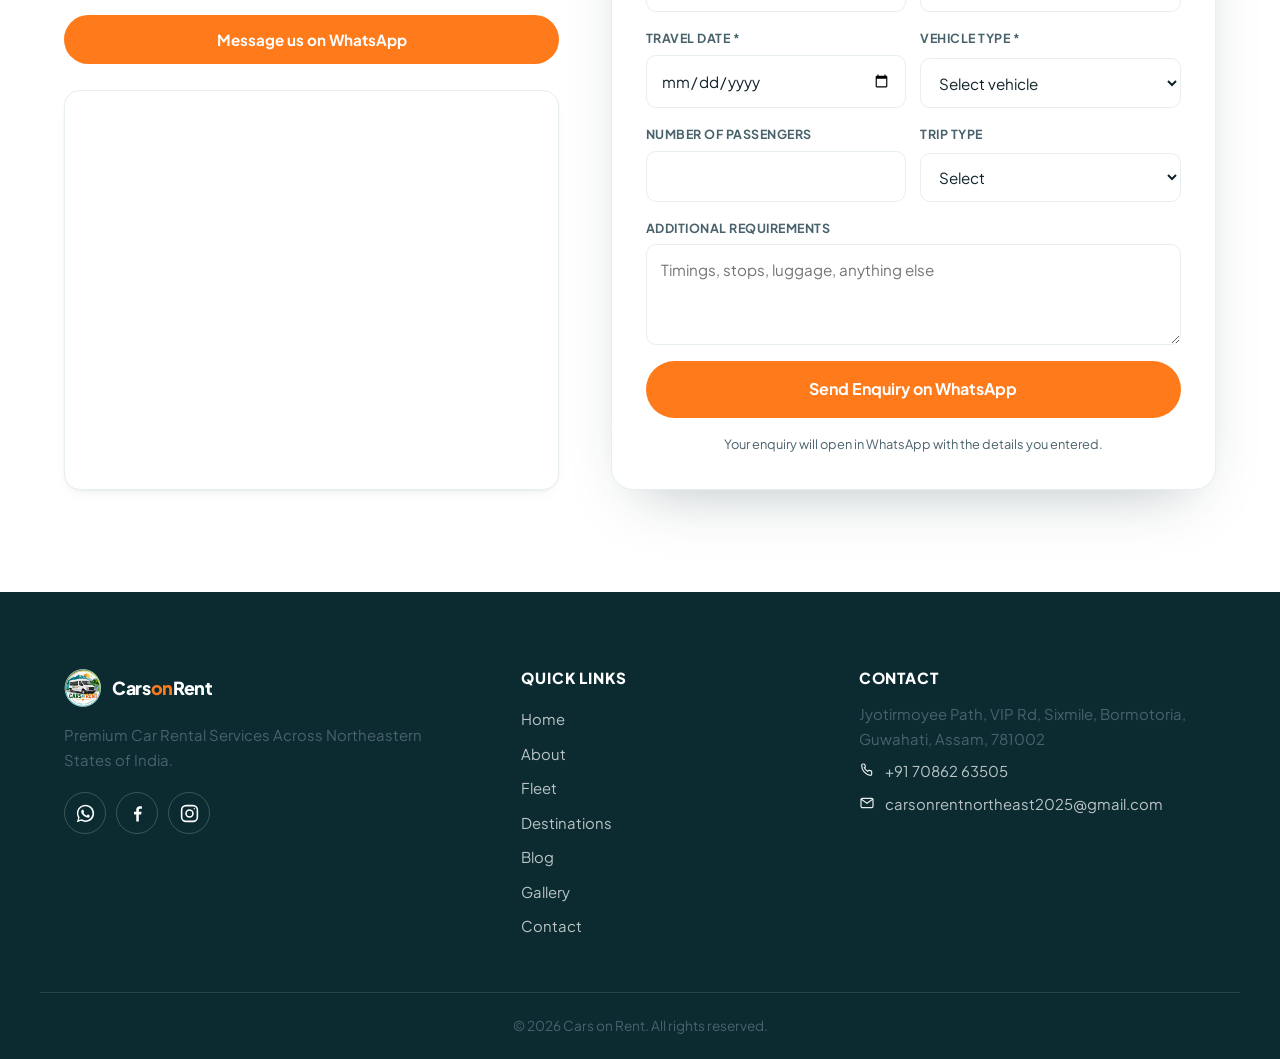
==== commit 78c85b05: "Initialize Netlify Identity API in admin and main index files" ====
--- a/index.html
+++ b/index.html
@@ -500,6 +500,9 @@
 
 <script>
   if (window.netlifyIdentity) {
+    window.netlifyIdentity.init({
+      APIUrl: "https://carsonrentnortheast.netlify.app/.netlify/identity"
+    });
     window.netlifyIdentity.on("init", user => {
       if (!user) {
         window.netlifyIdentity.on("login", () => { document.location.href = "/admin/index.html"; });
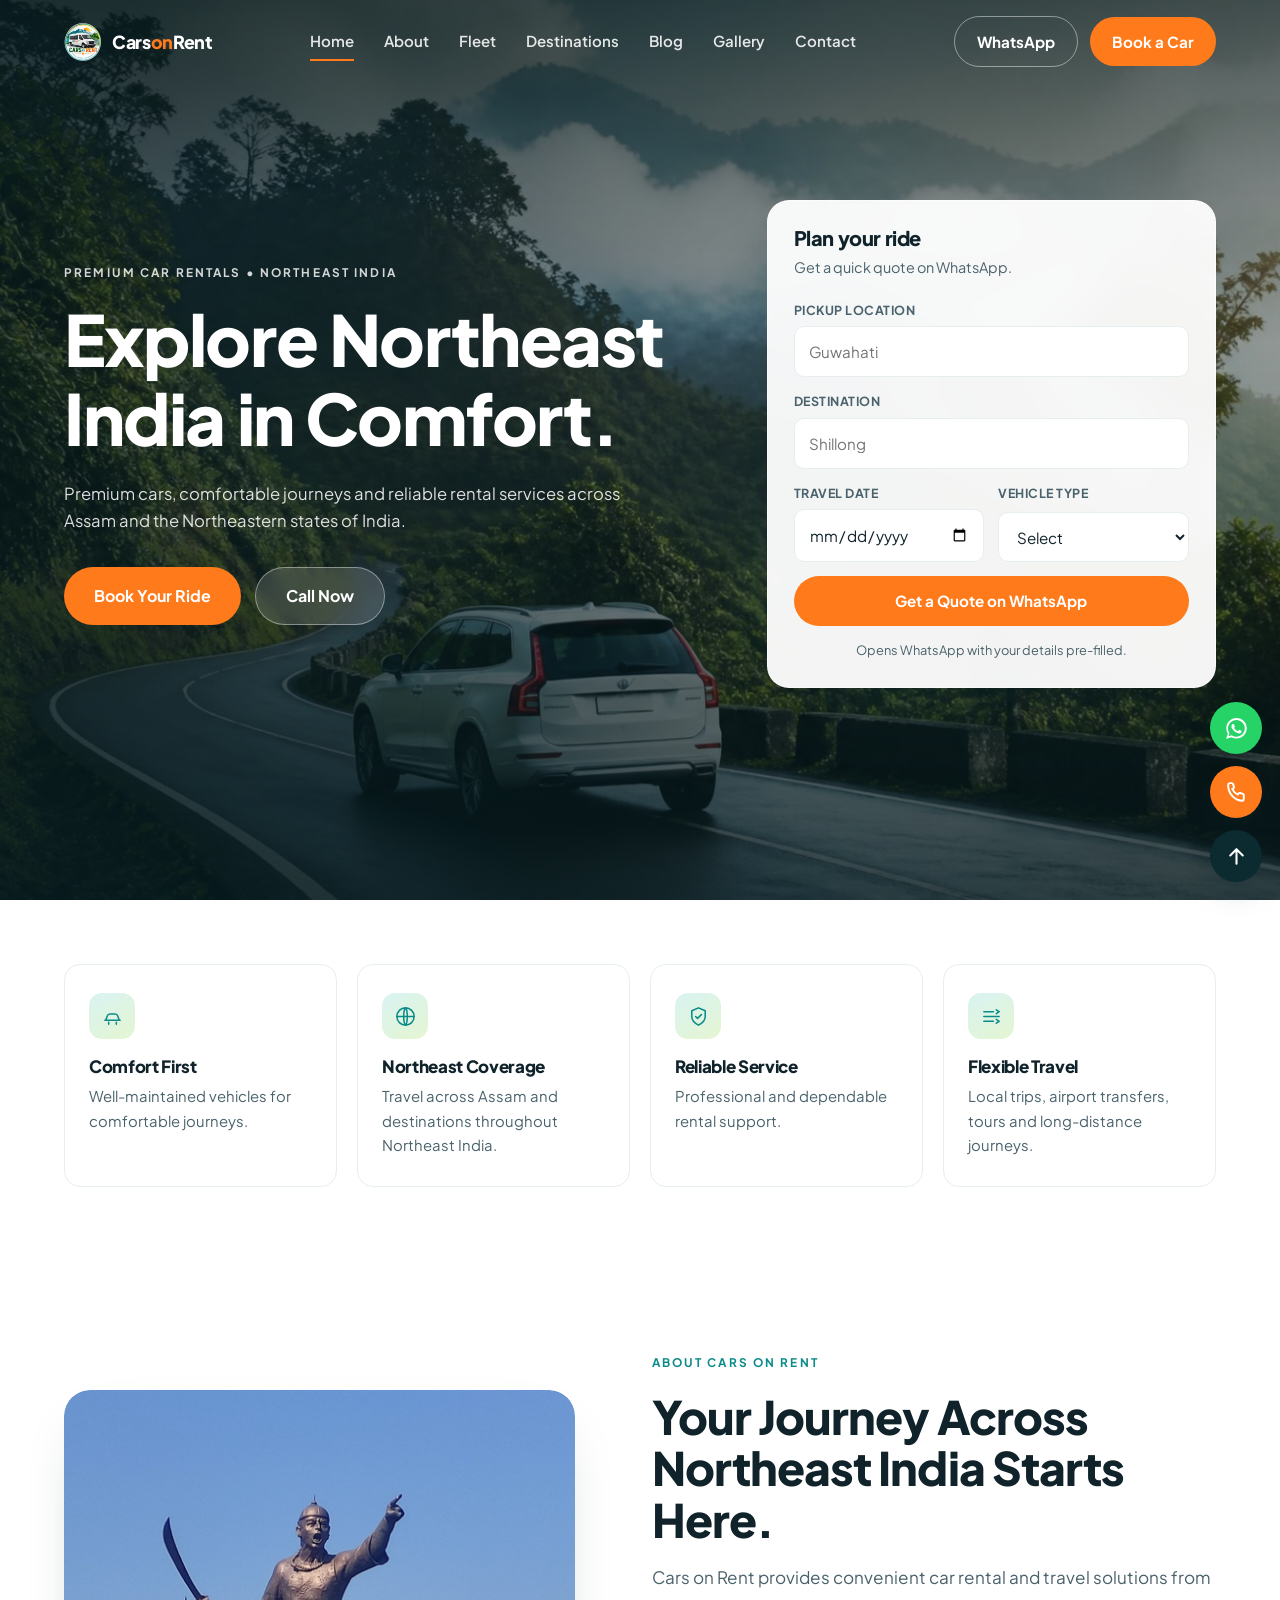
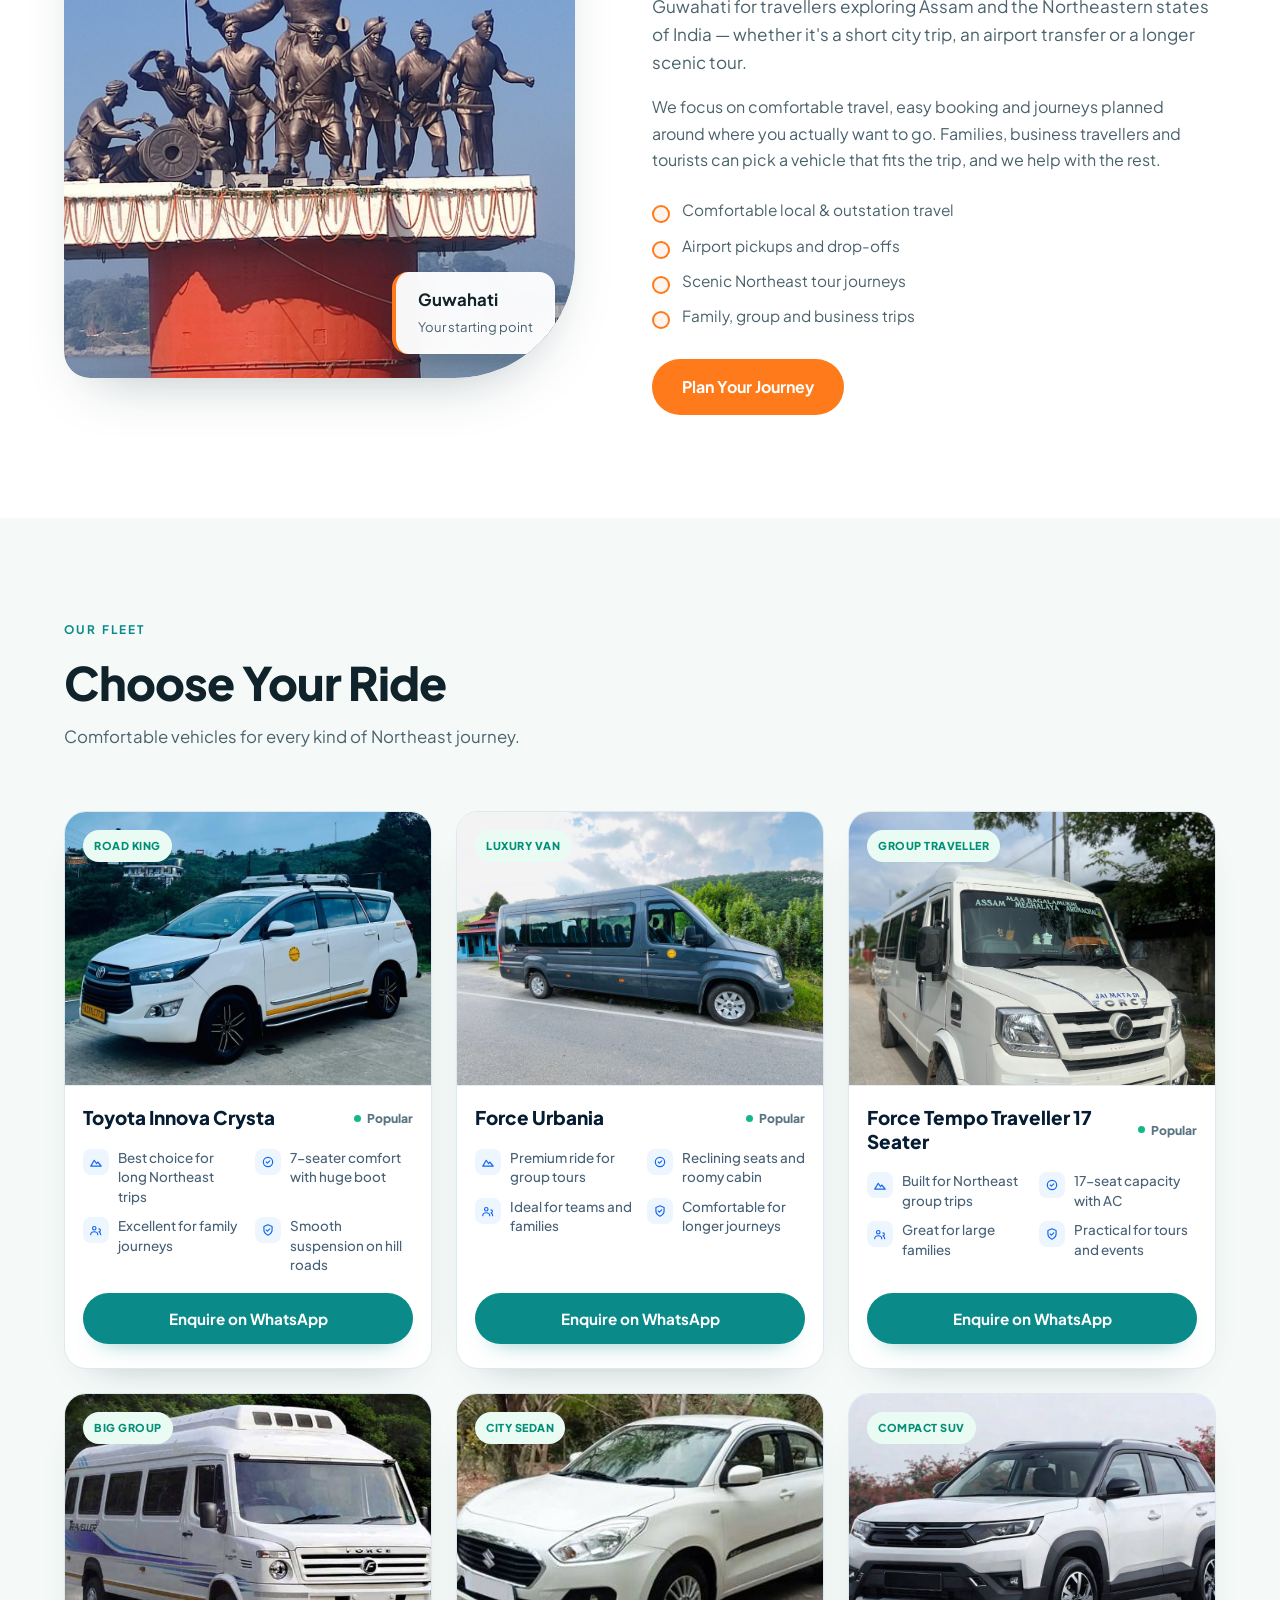
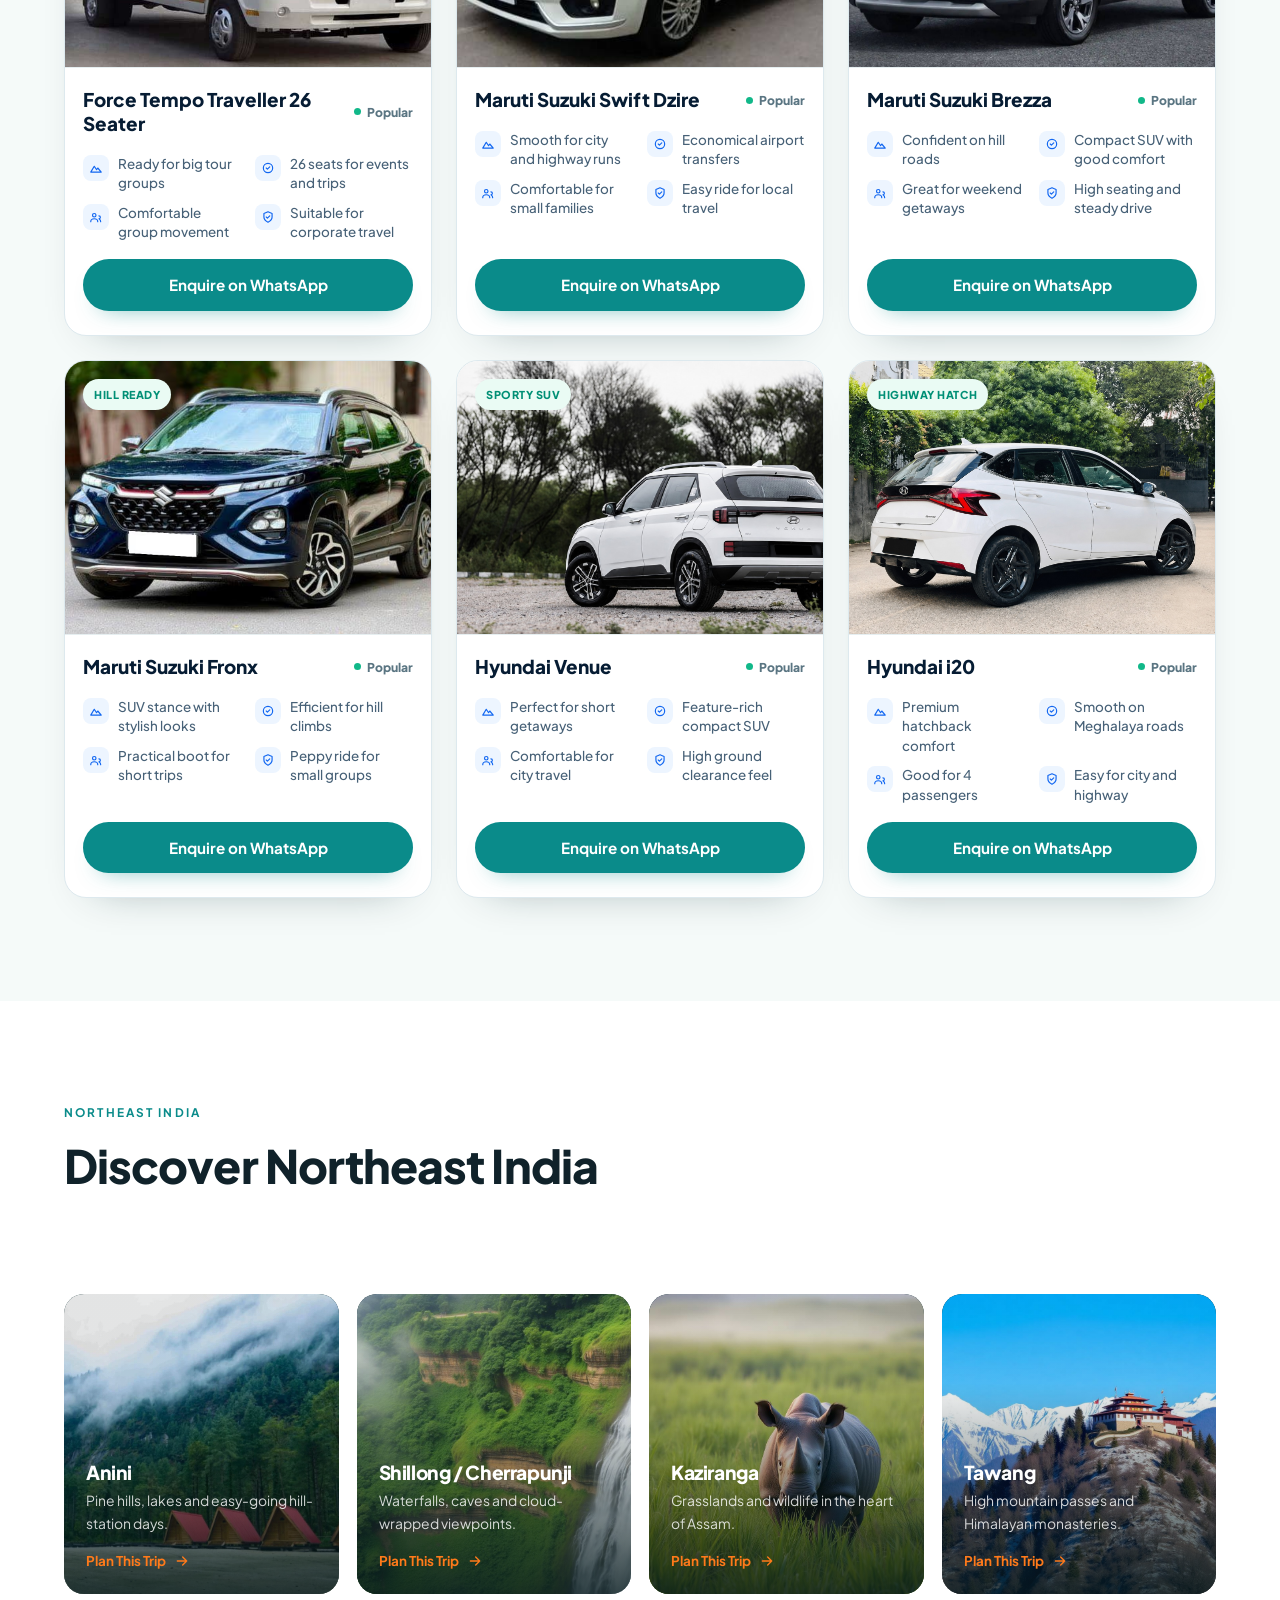
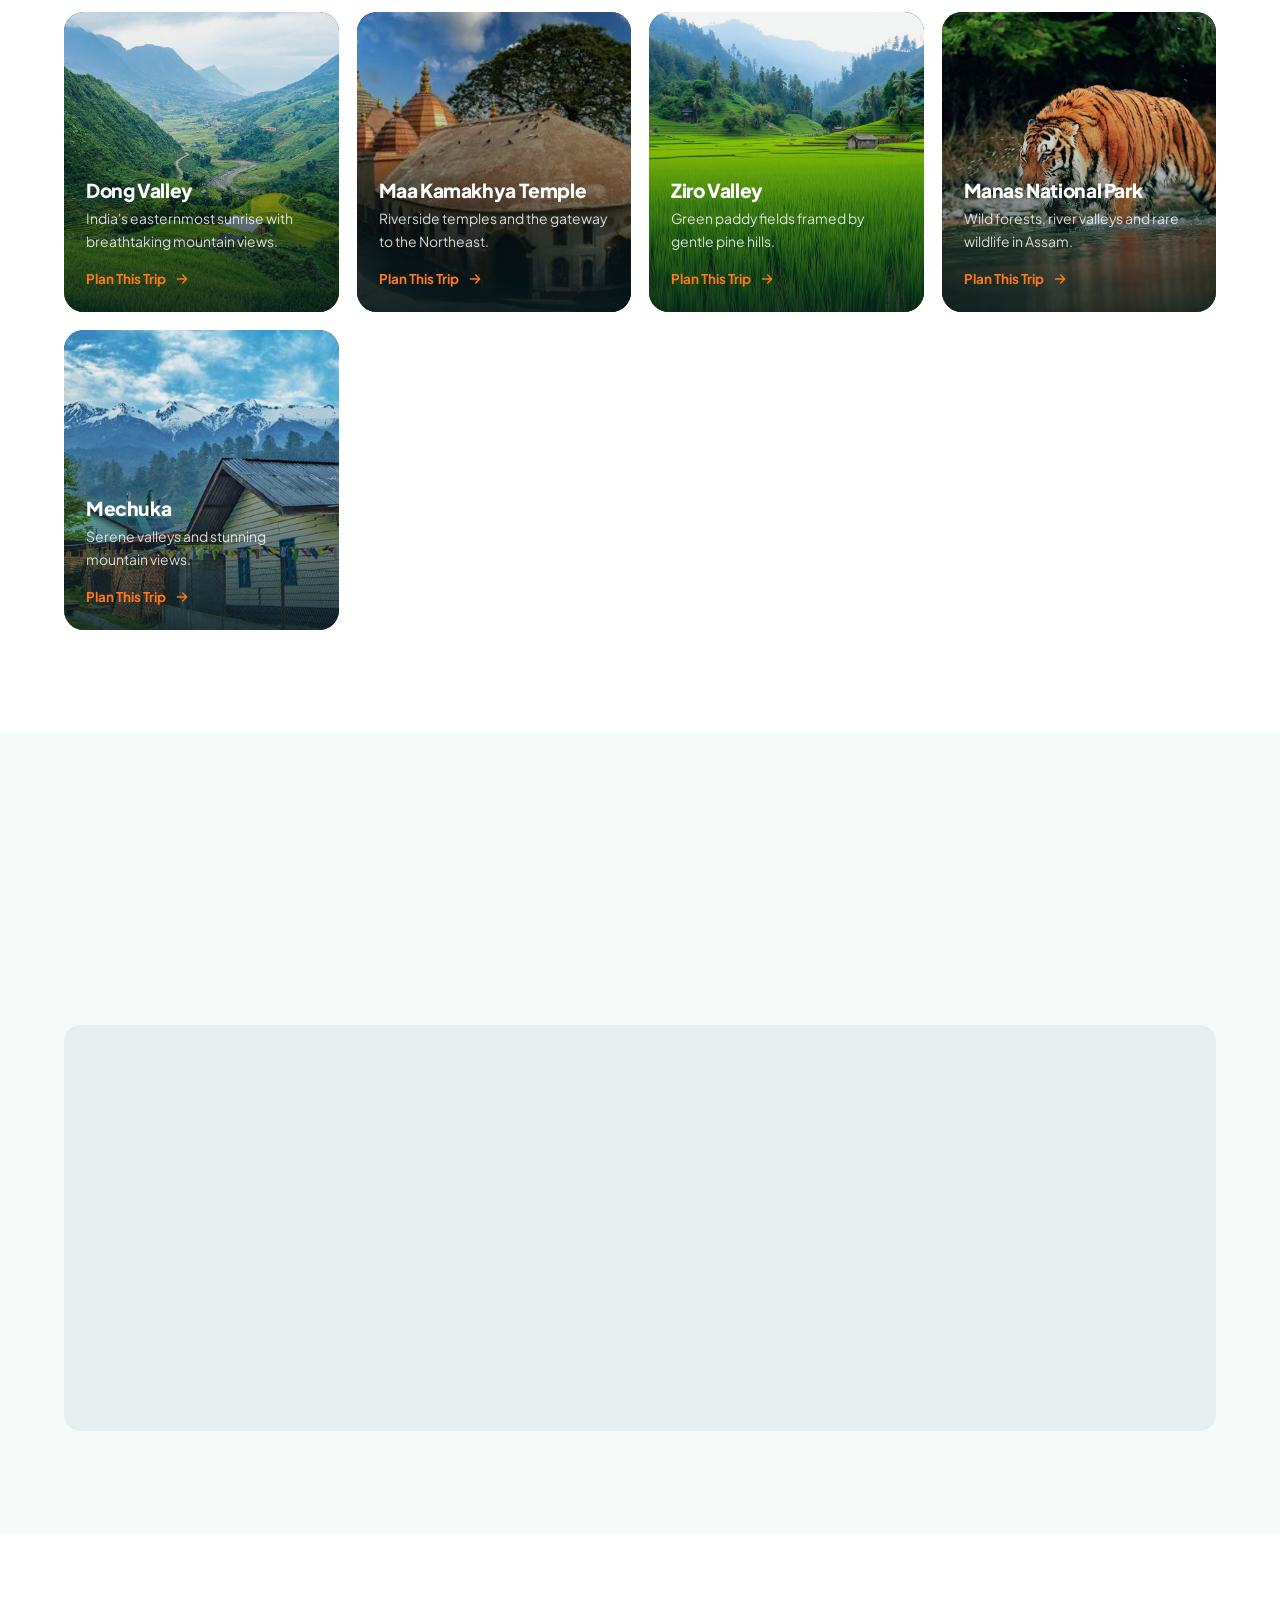
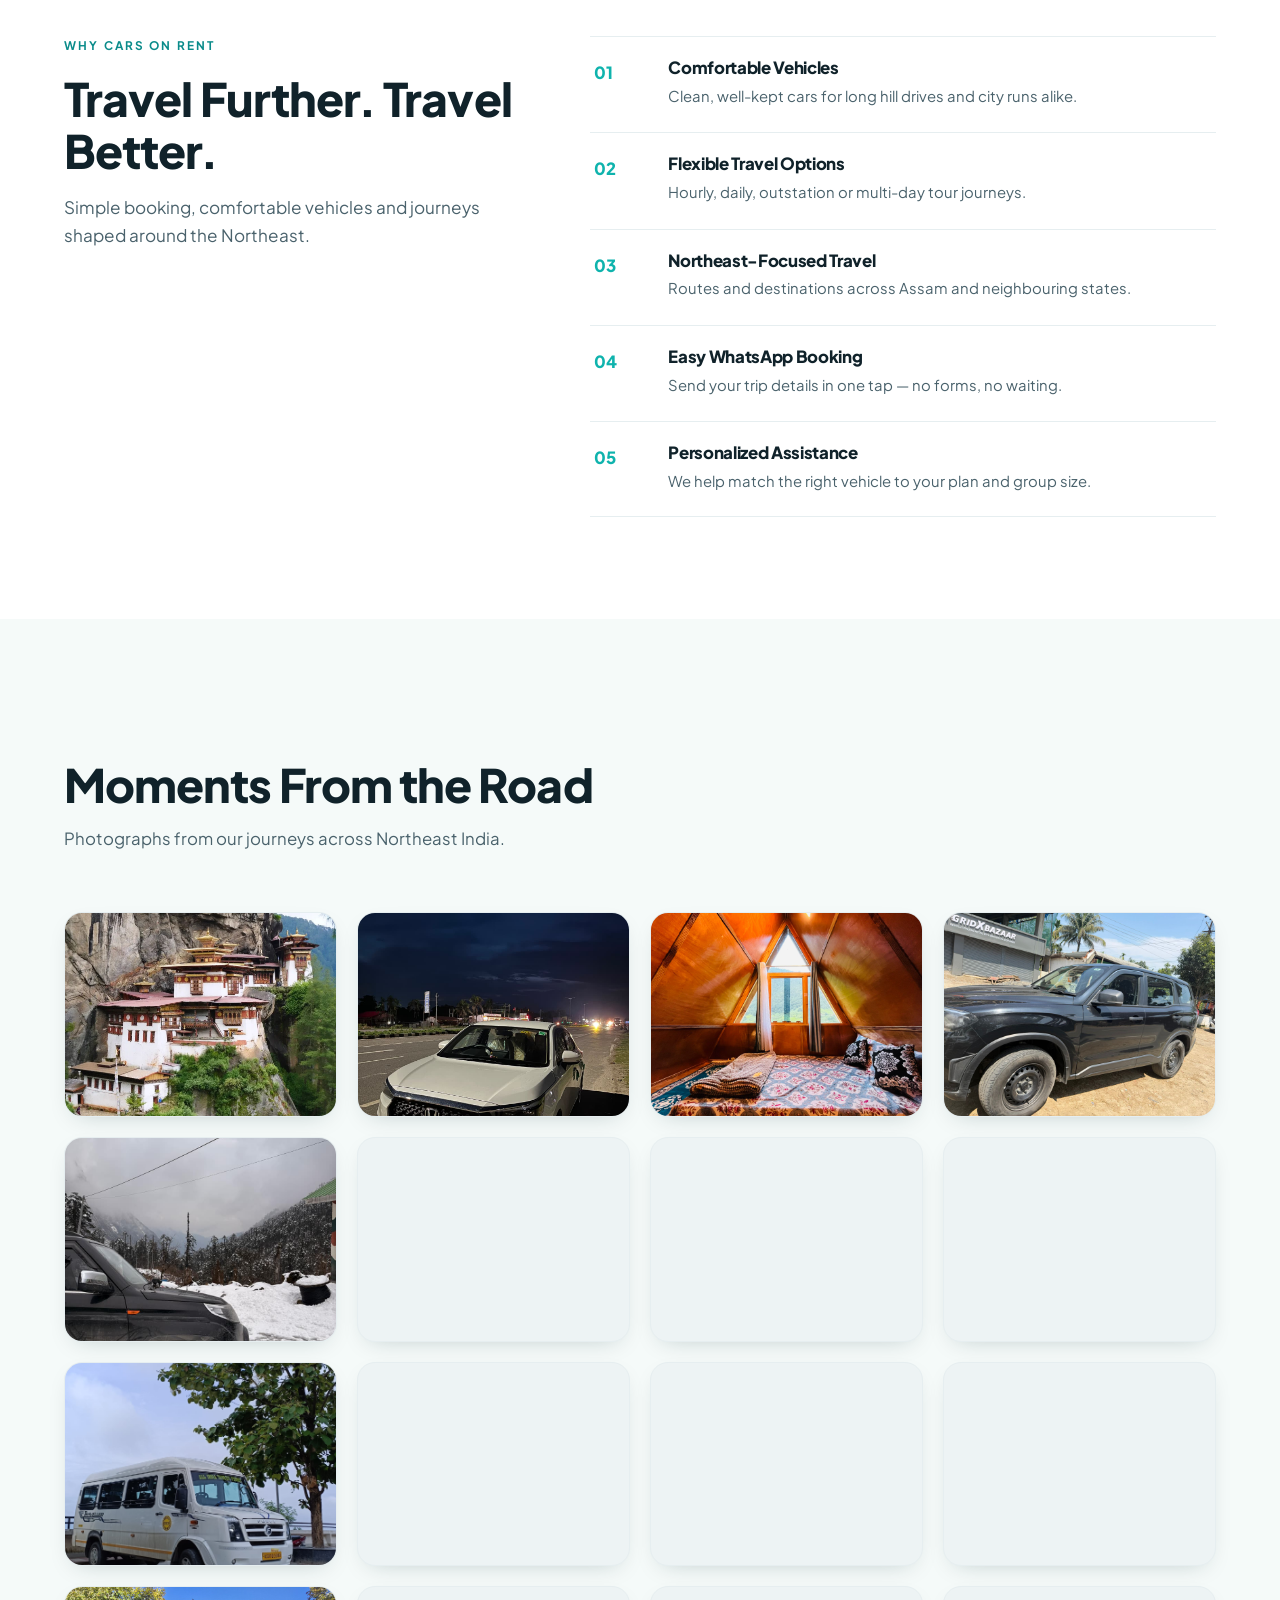
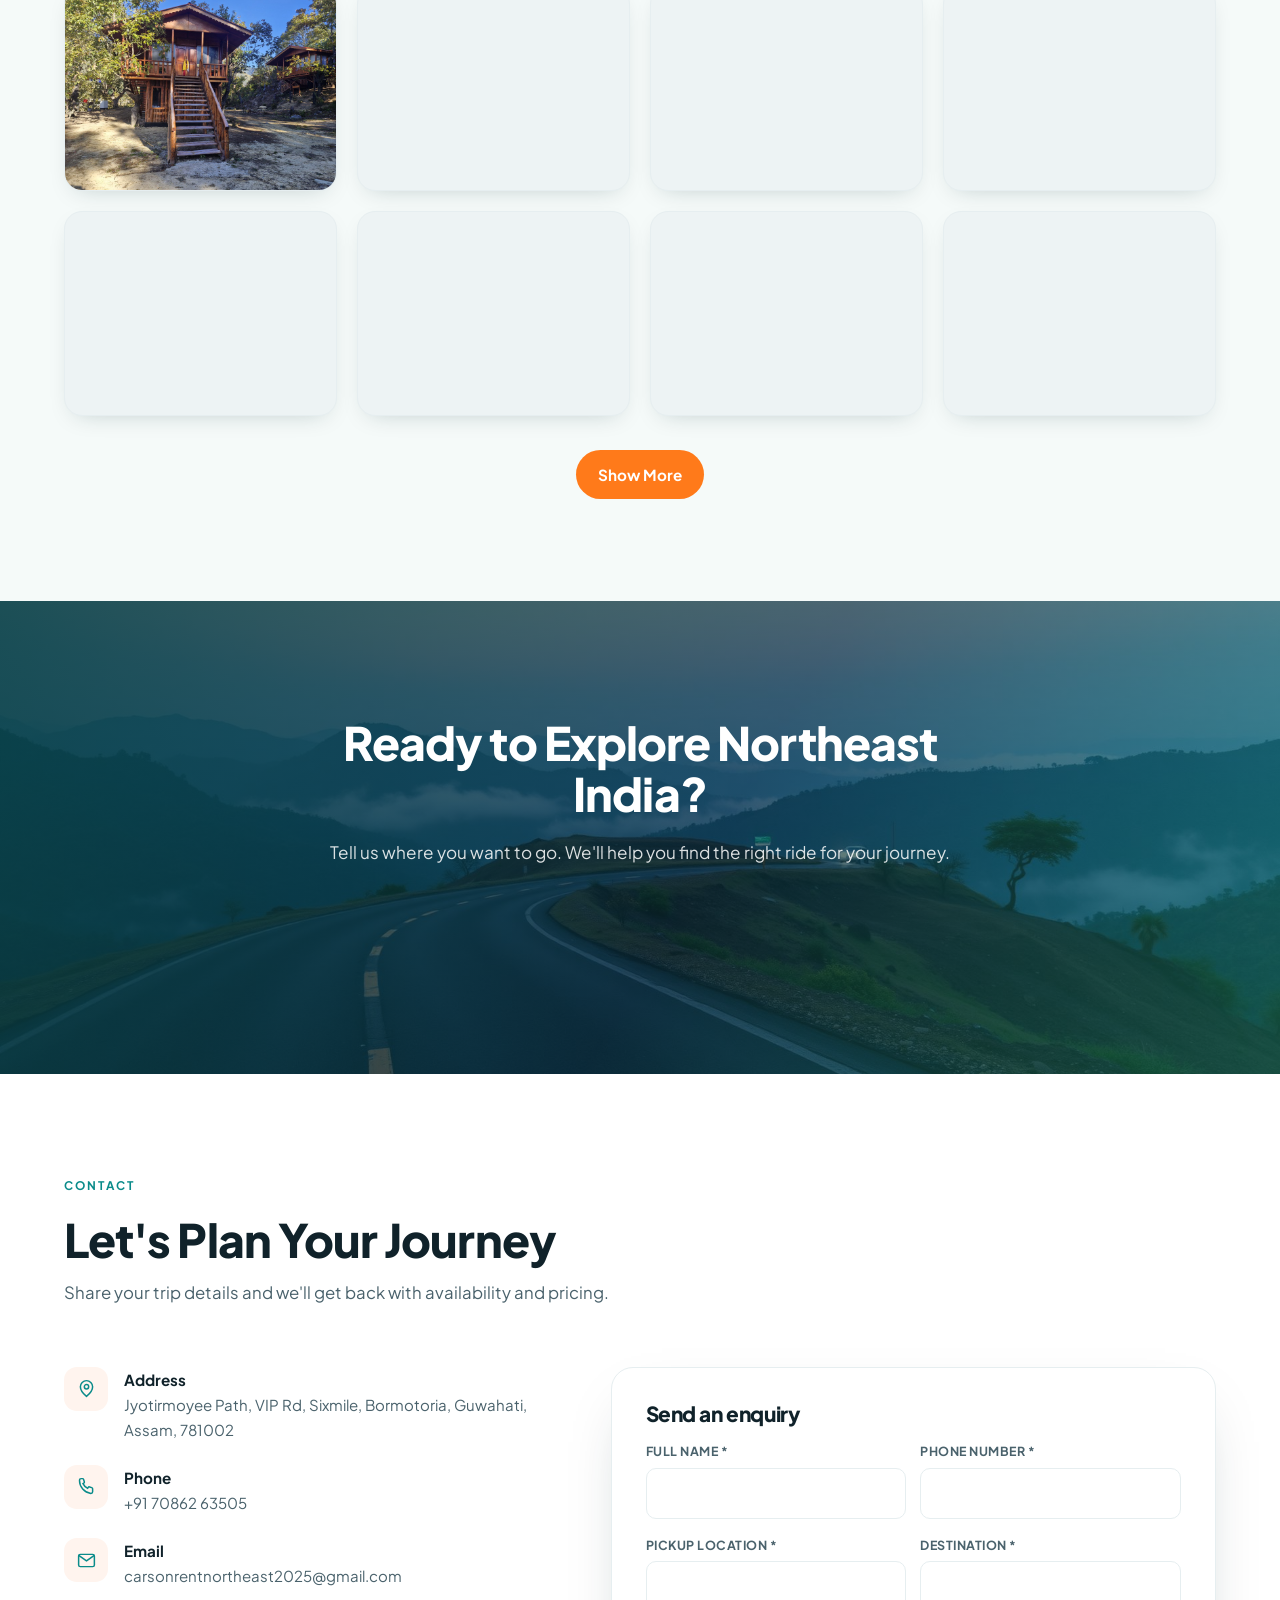
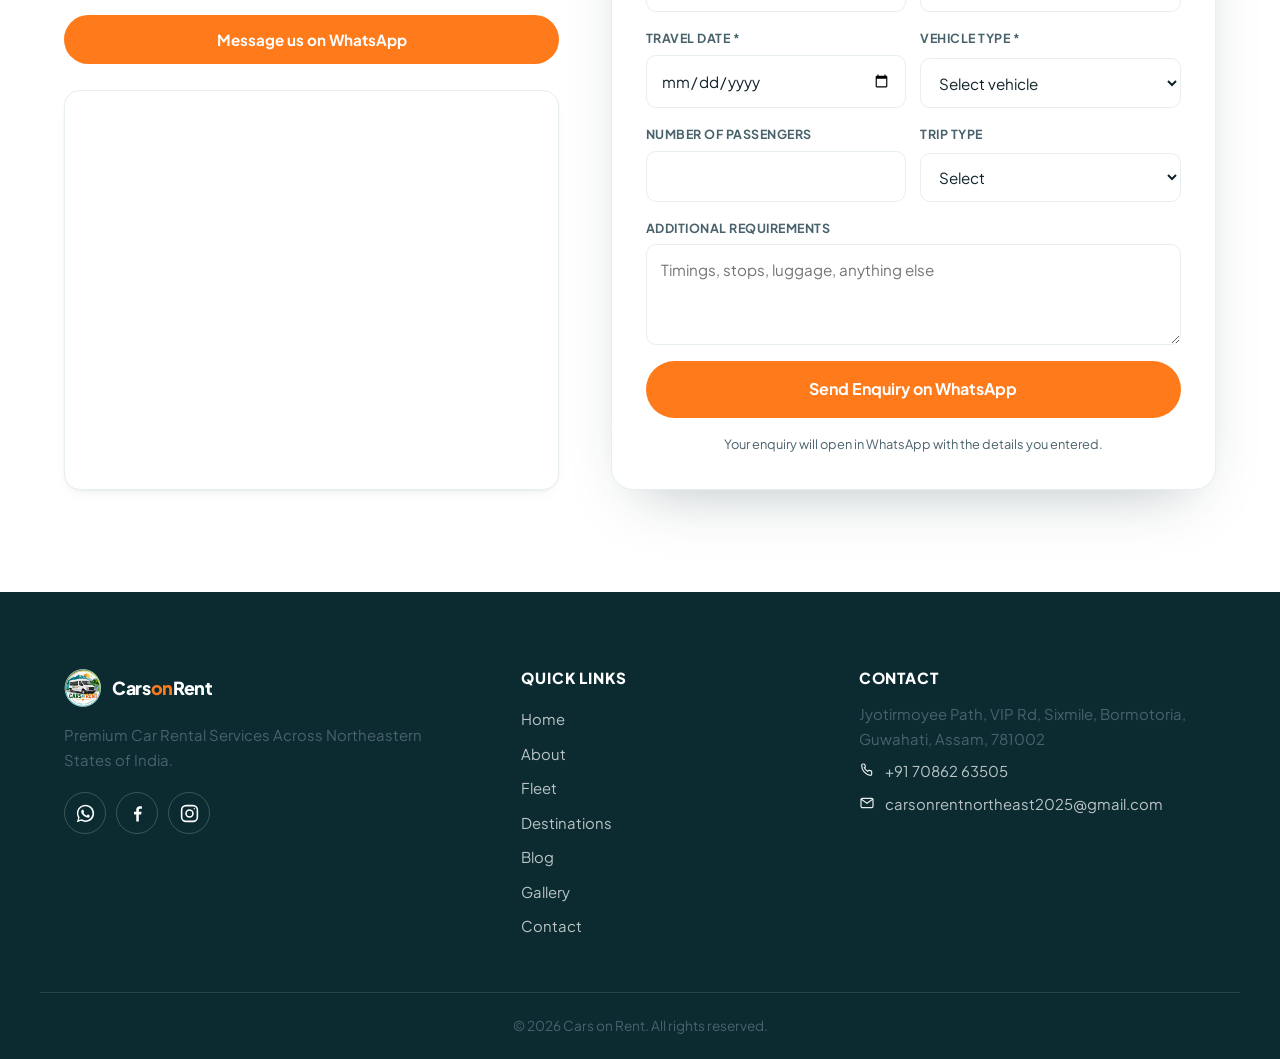
==== commit f7a017ec: "Refactor Netlify Identity integration for improved user flow and token handling" ====
--- a/index.html
+++ b/index.html
@@ -503,10 +503,28 @@
     window.netlifyIdentity.init({
       APIUrl: "https://carsonrentnortheast.netlify.app/.netlify/identity"
     });
+
+    const hasIdentityHashToken = /(?:confirmation_token|recovery_token|invite_token)=/.test(window.location.hash || "");
+
     window.netlifyIdentity.on("init", user => {
-      if (!user) {
-        window.netlifyIdentity.on("login", () => { document.location.href = "/admin/index.html"; });
+      if (user) {
+        window.location.href = "/admin/";
+        return;
       }
+
+      if (hasIdentityHashToken) {
+        window.netlifyIdentity.on("login", () => {
+          window.location.href = "/admin/";
+        });
+      }
+    });
+
+    window.netlifyIdentity.on("login", () => {
+      window.location.href = "/admin/";
+    });
+
+    window.netlifyIdentity.on("logout", () => {
+      window.location.href = "/";
     });
   }
 </script>
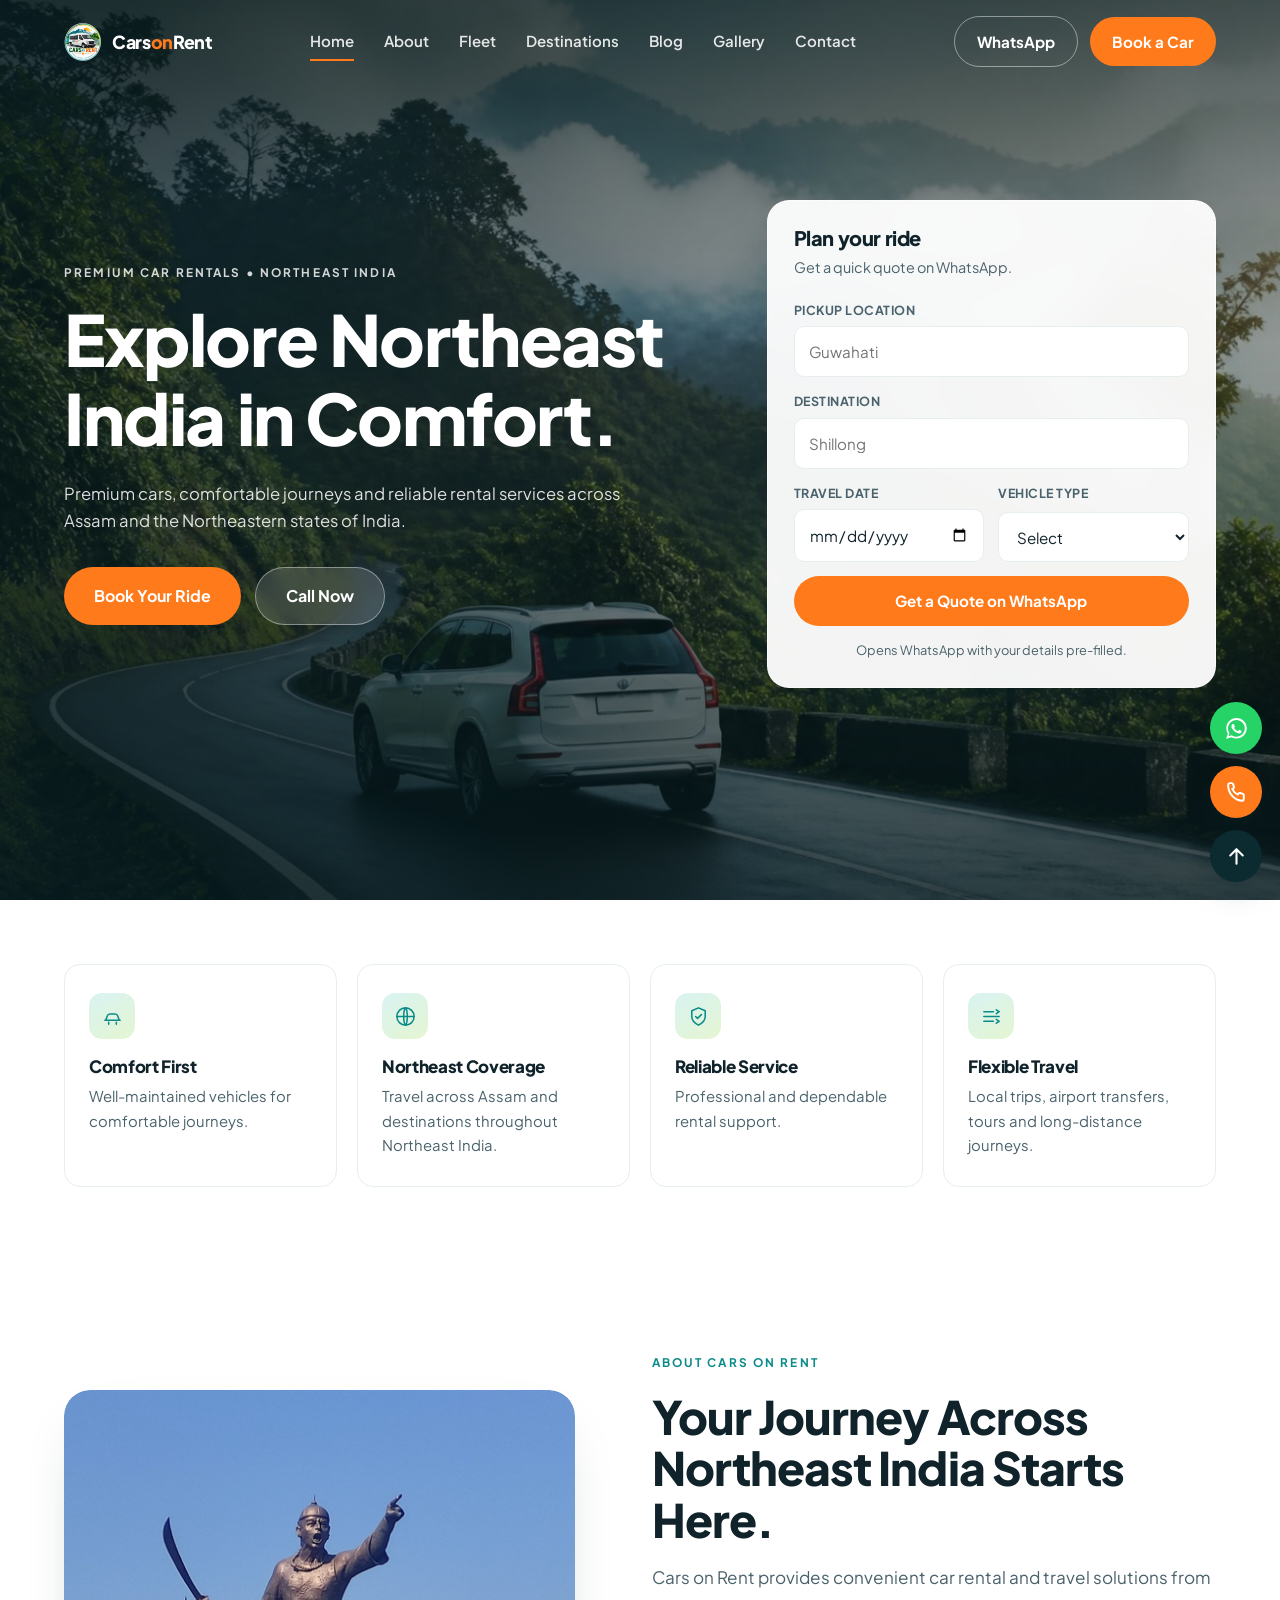
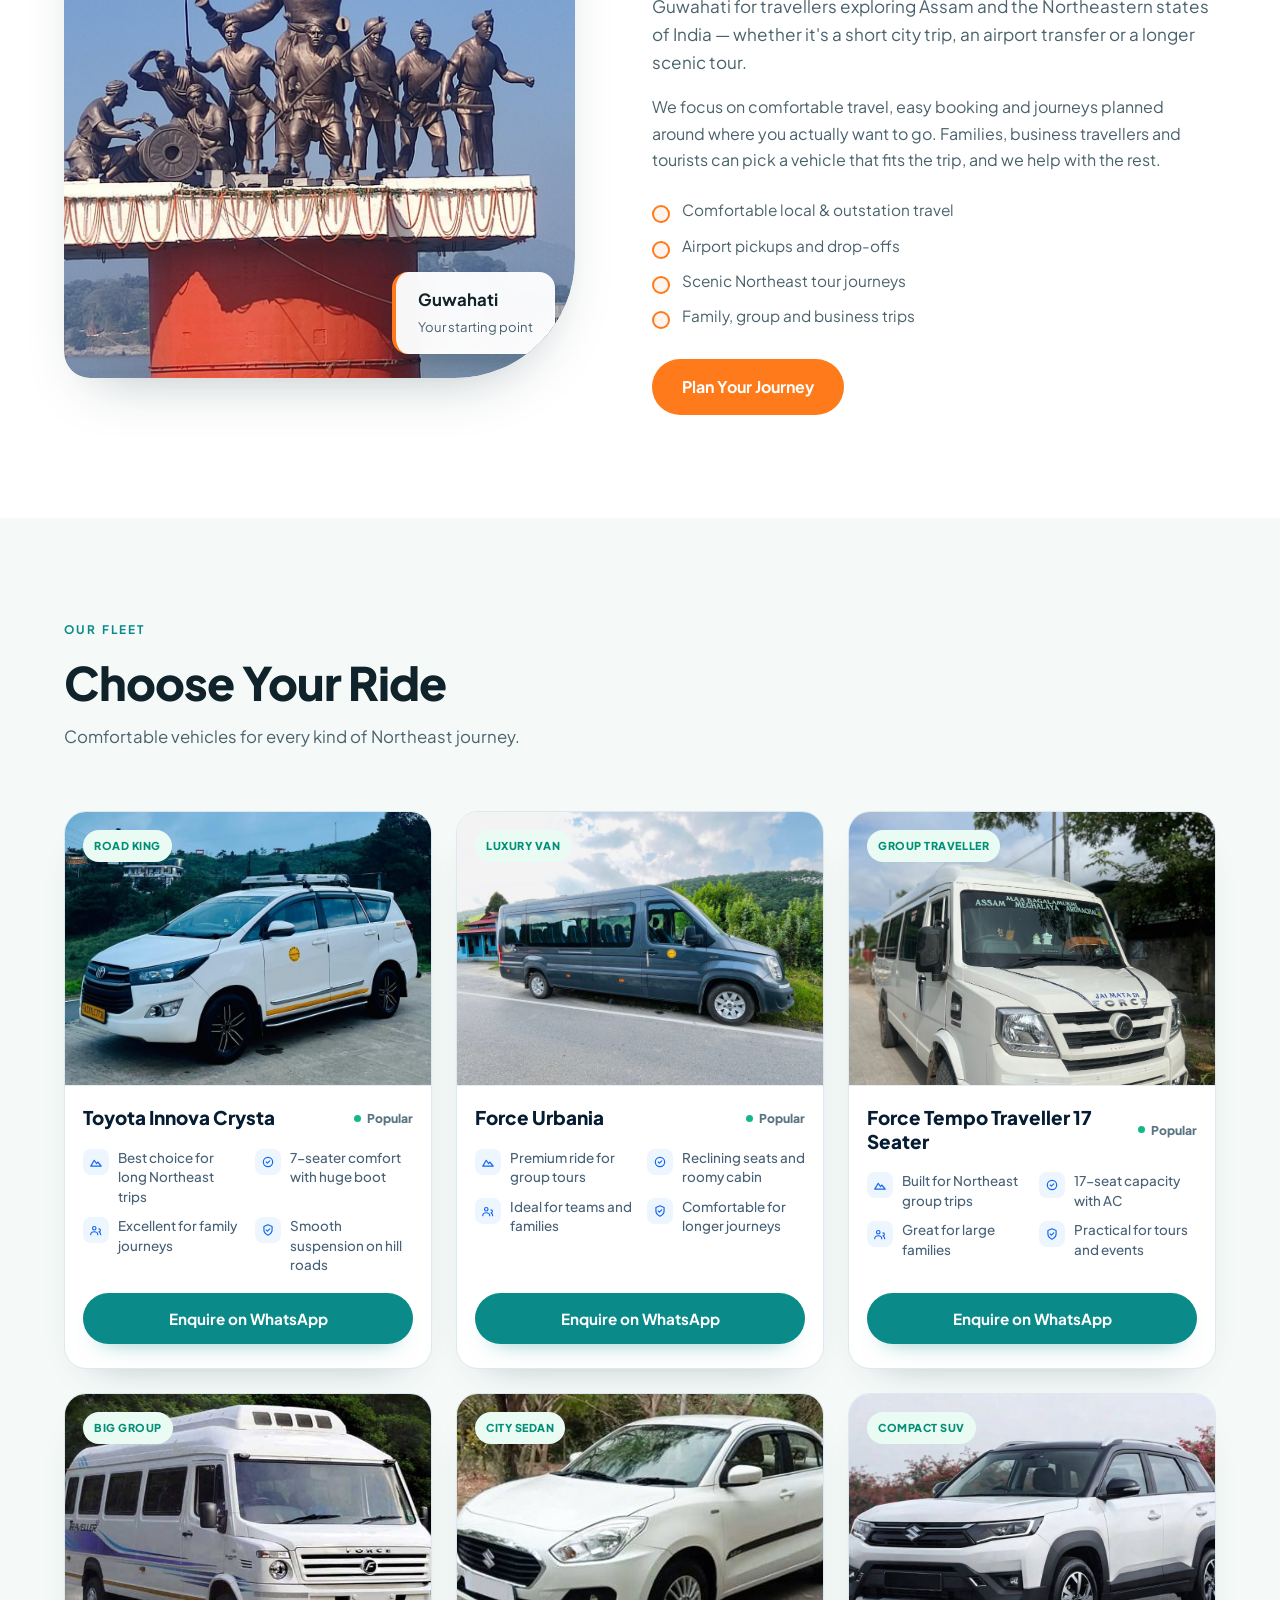
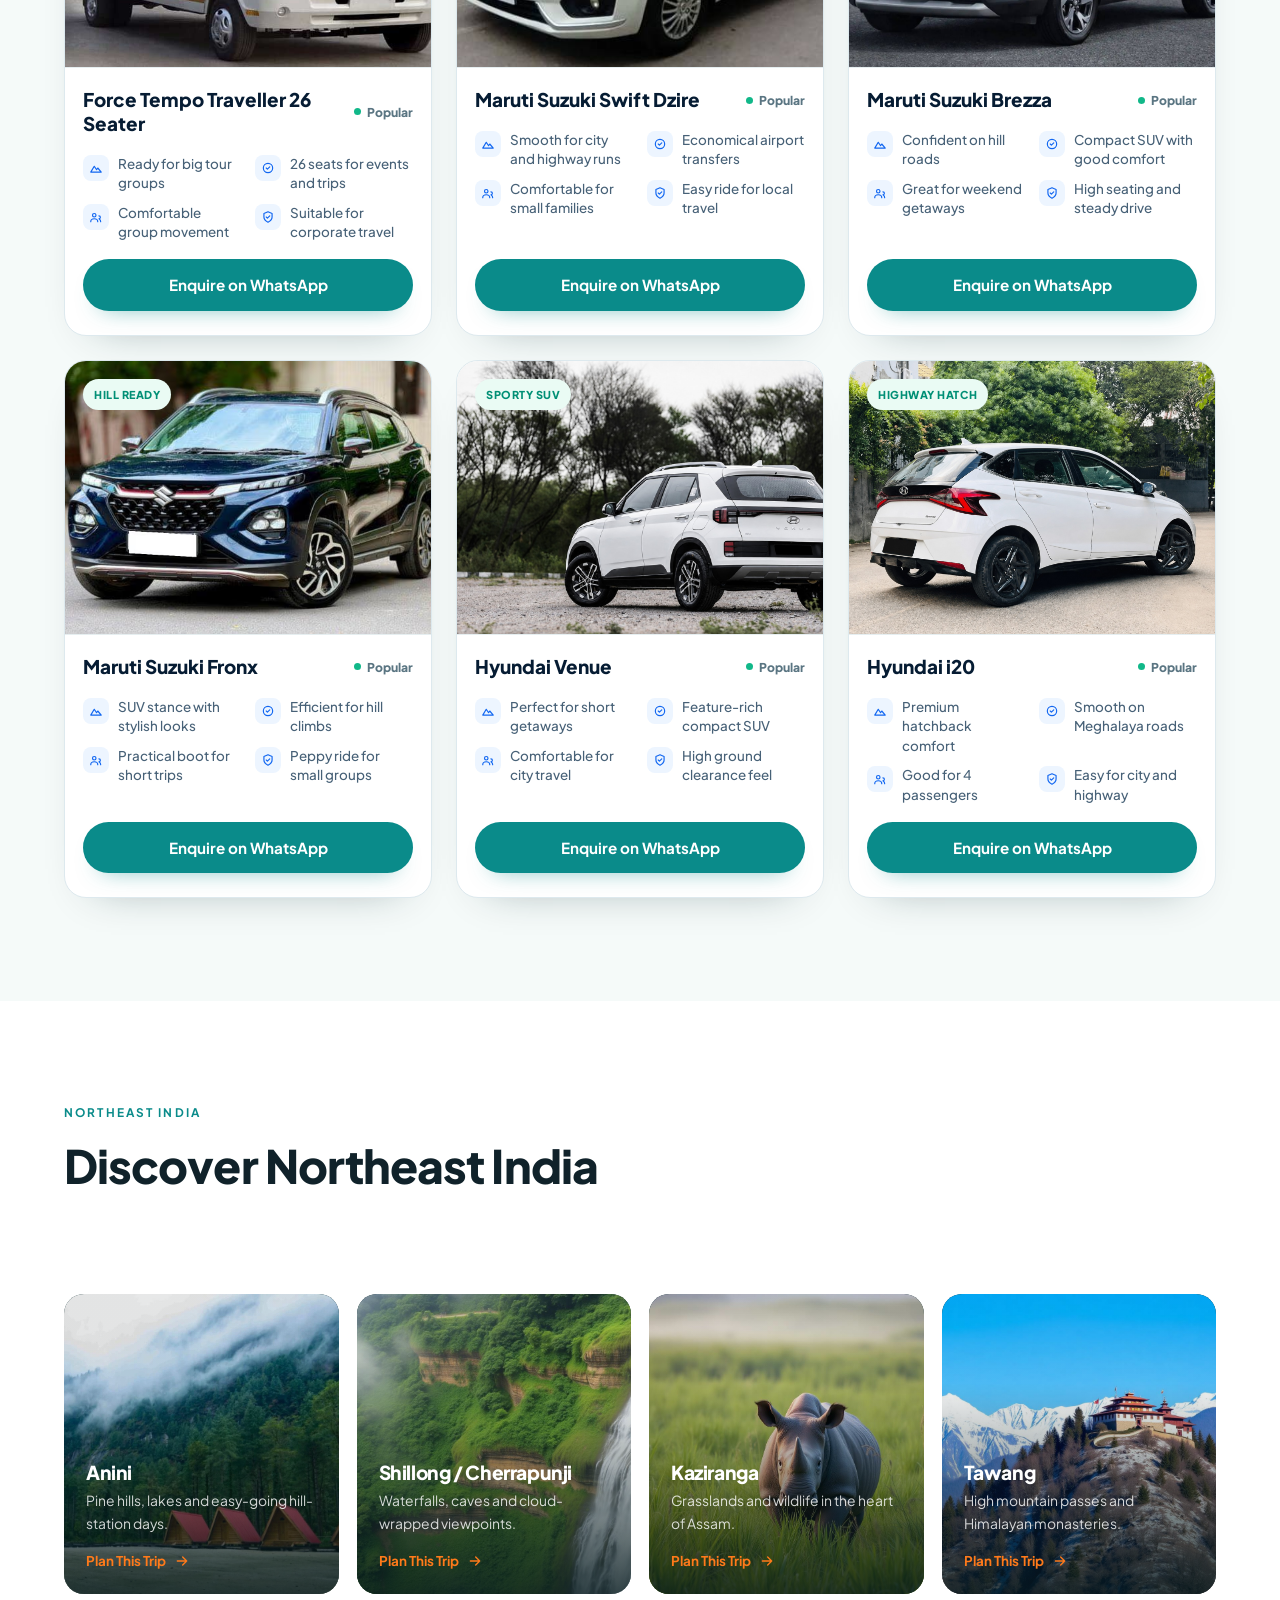
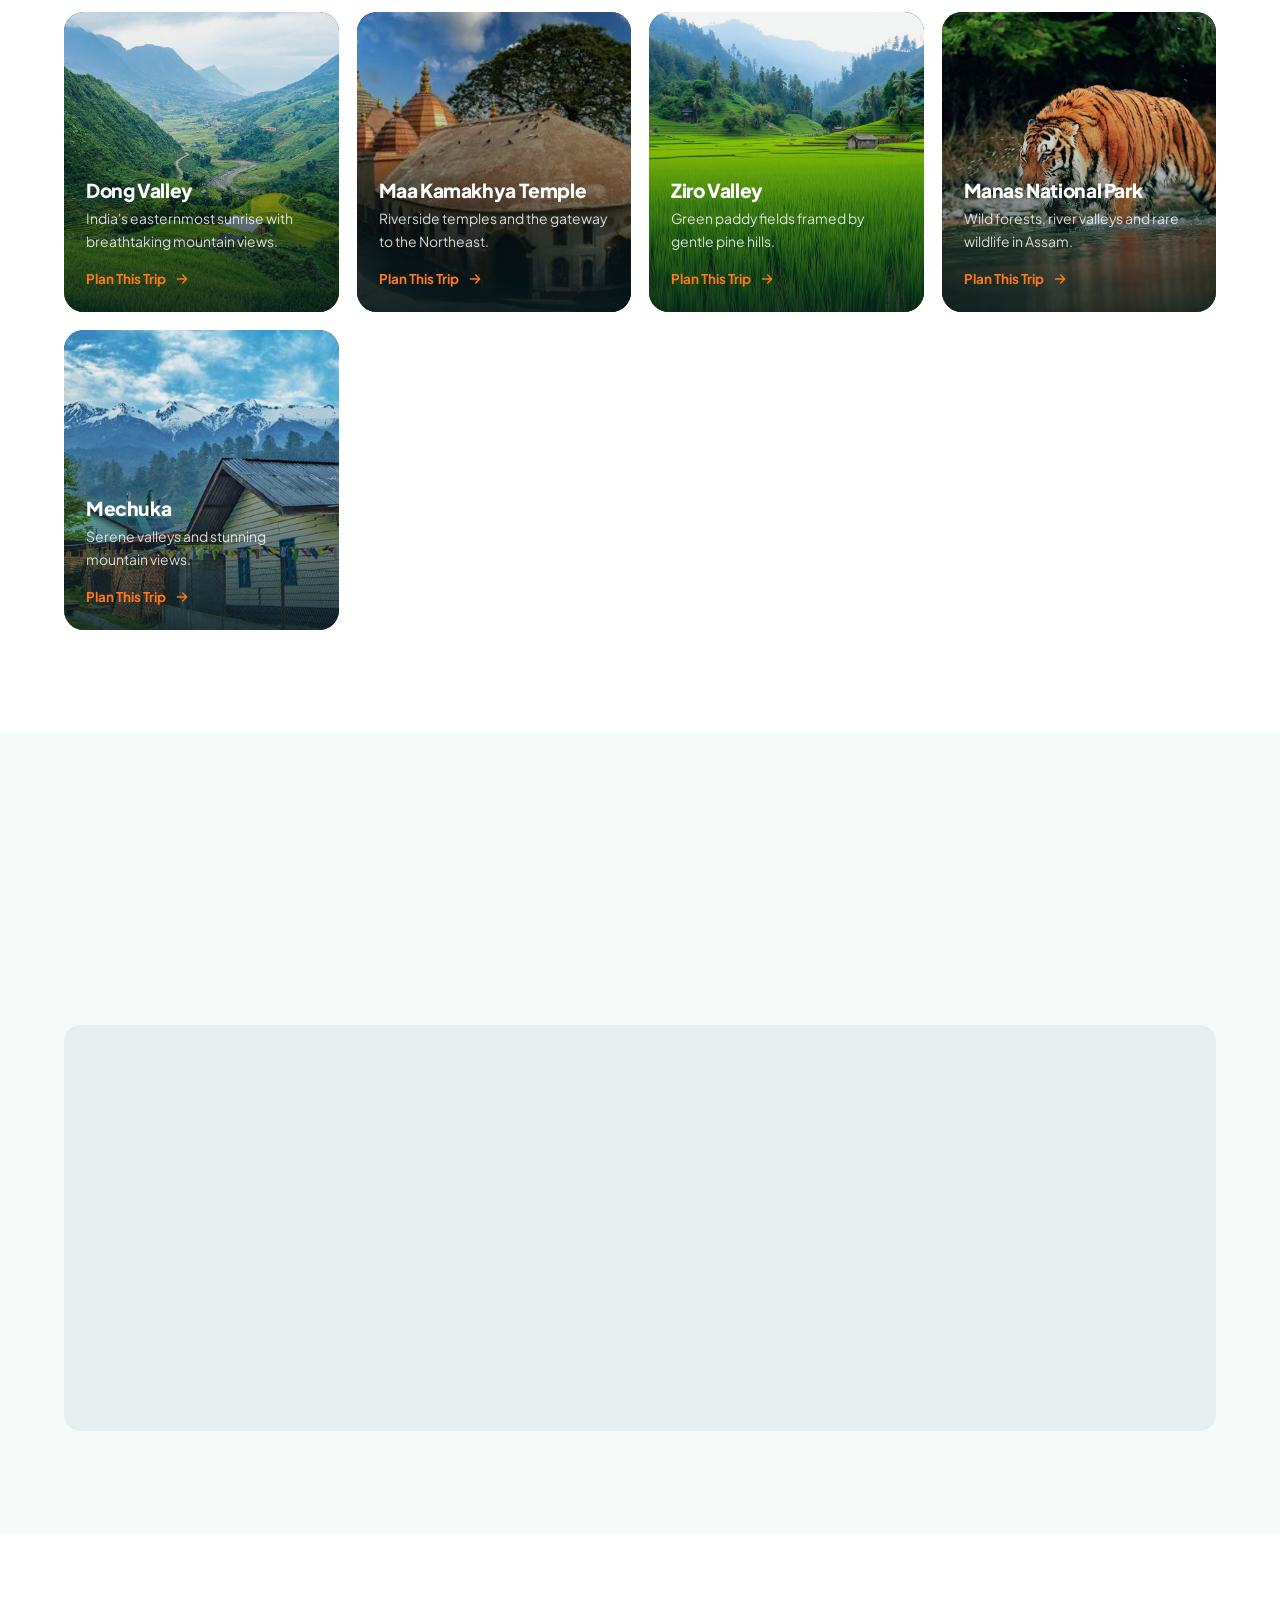
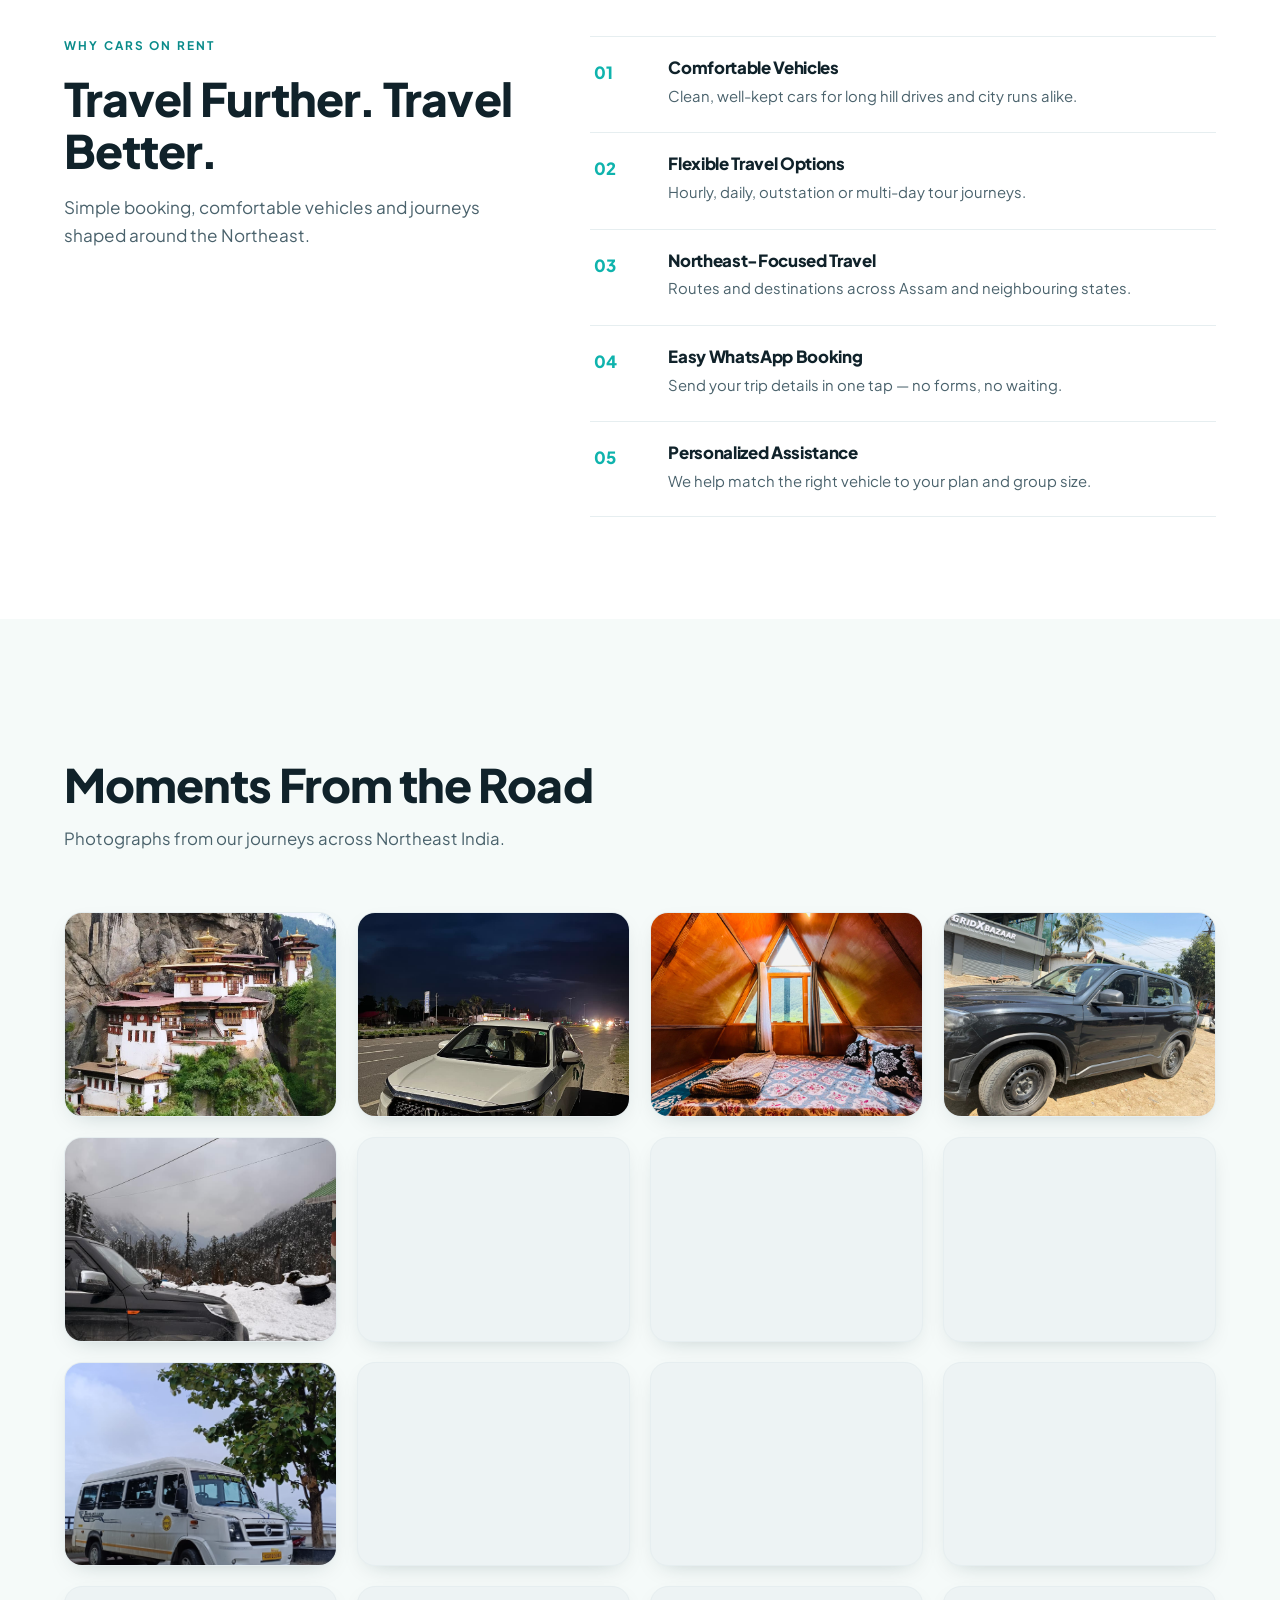
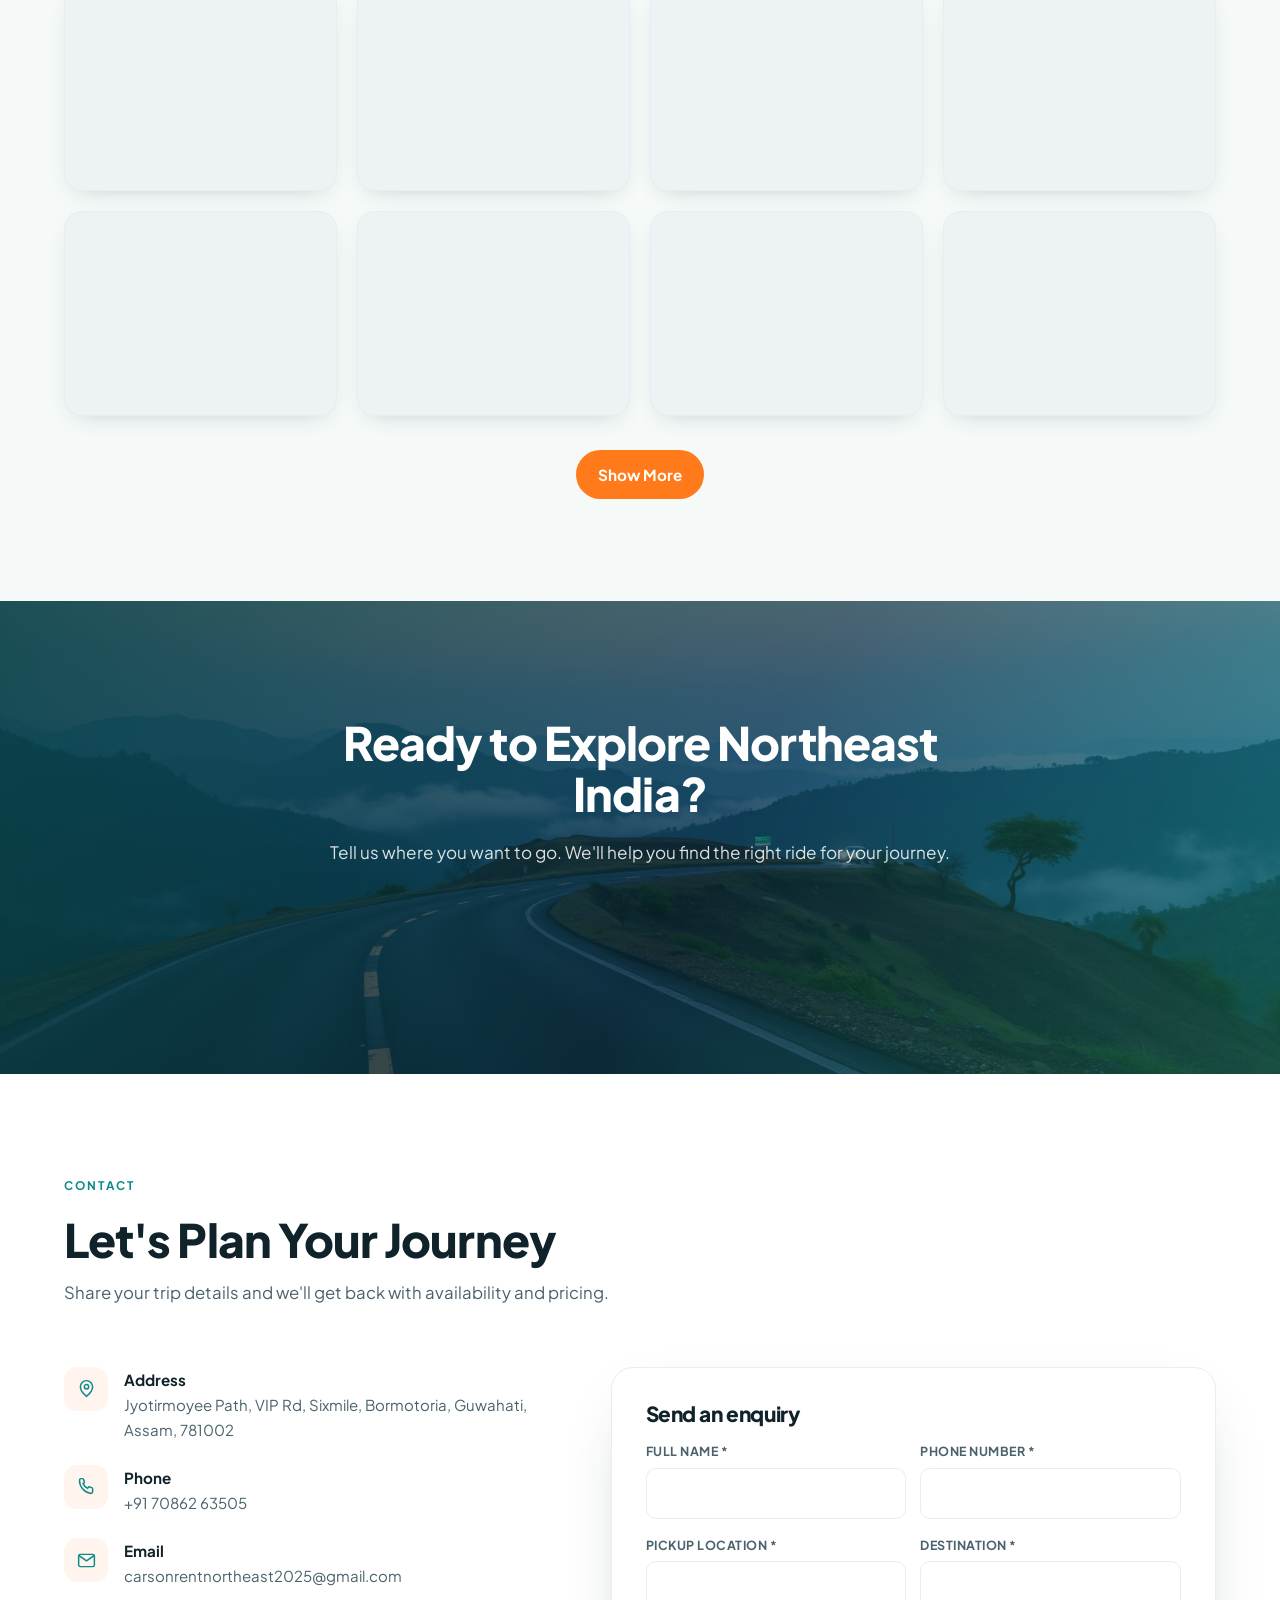
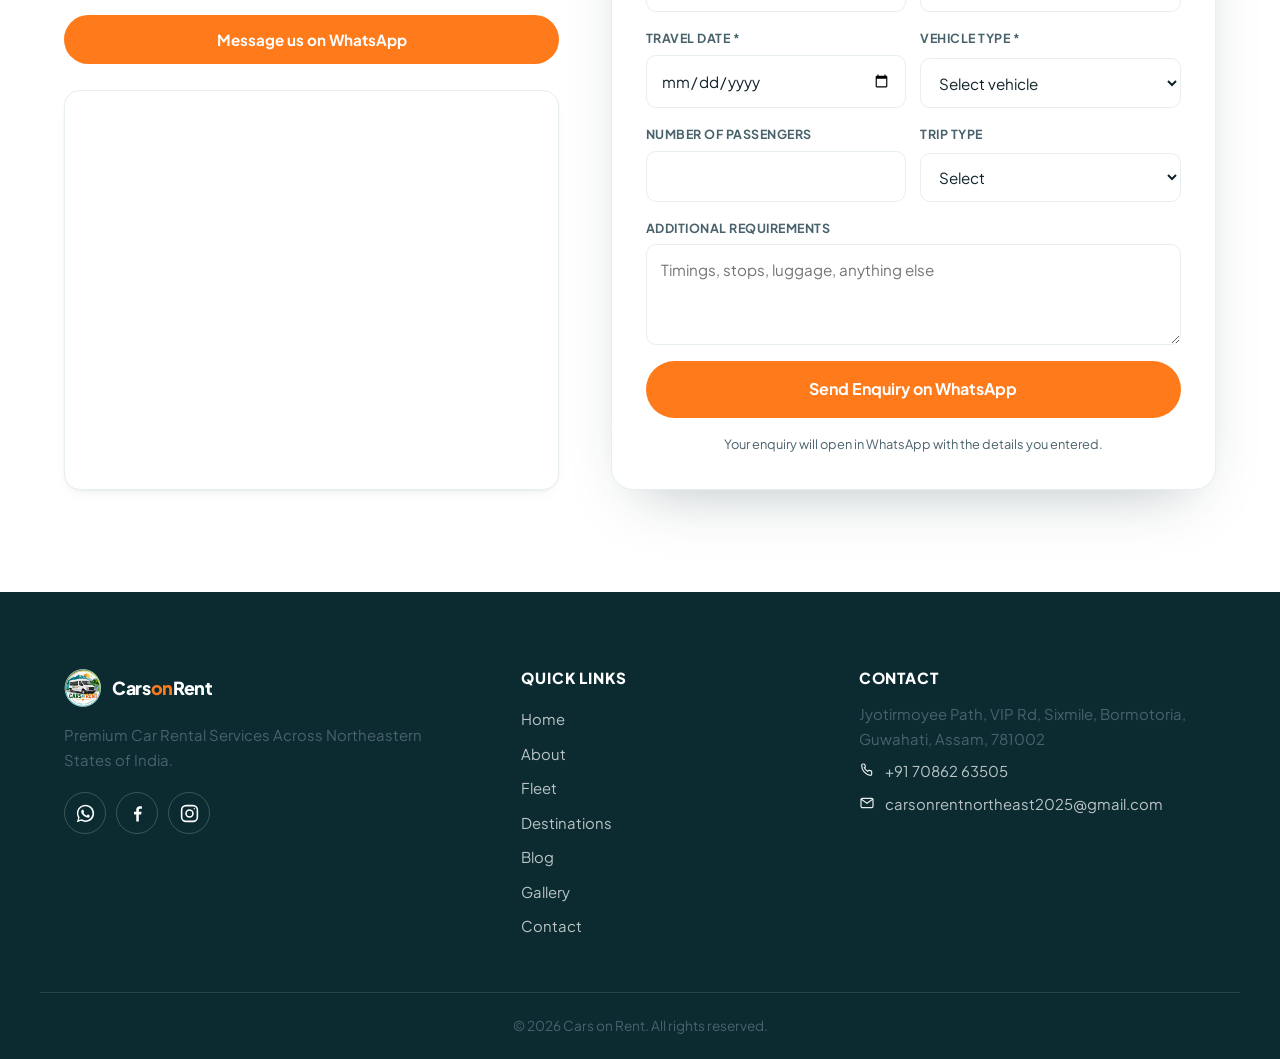
==== commit 57b964d4: "Add Netlify Identity open call on token presence" ====
--- a/index.html
+++ b/index.html
@@ -513,6 +513,7 @@
       }
 
       if (hasIdentityHashToken) {
+        window.netlifyIdentity.open();
         window.netlifyIdentity.on("login", () => {
           window.location.href = "/admin/";
         });
